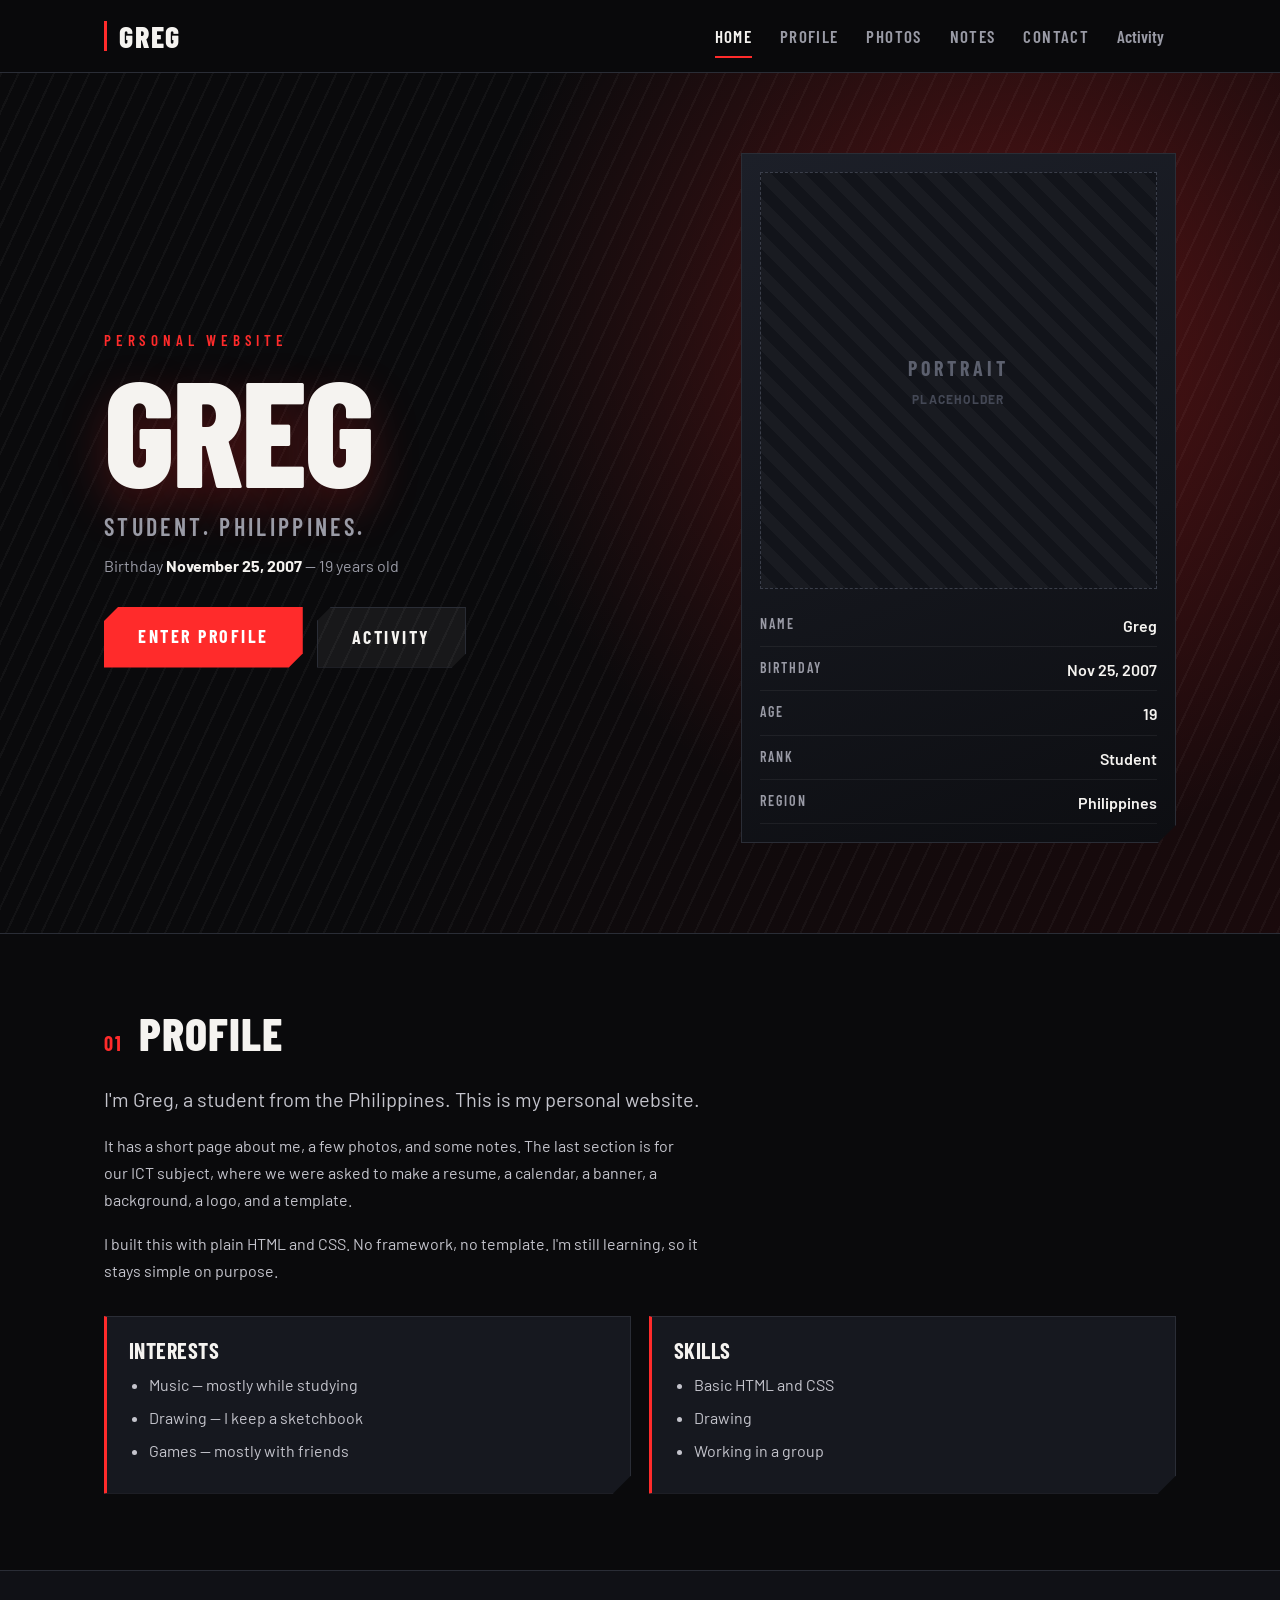
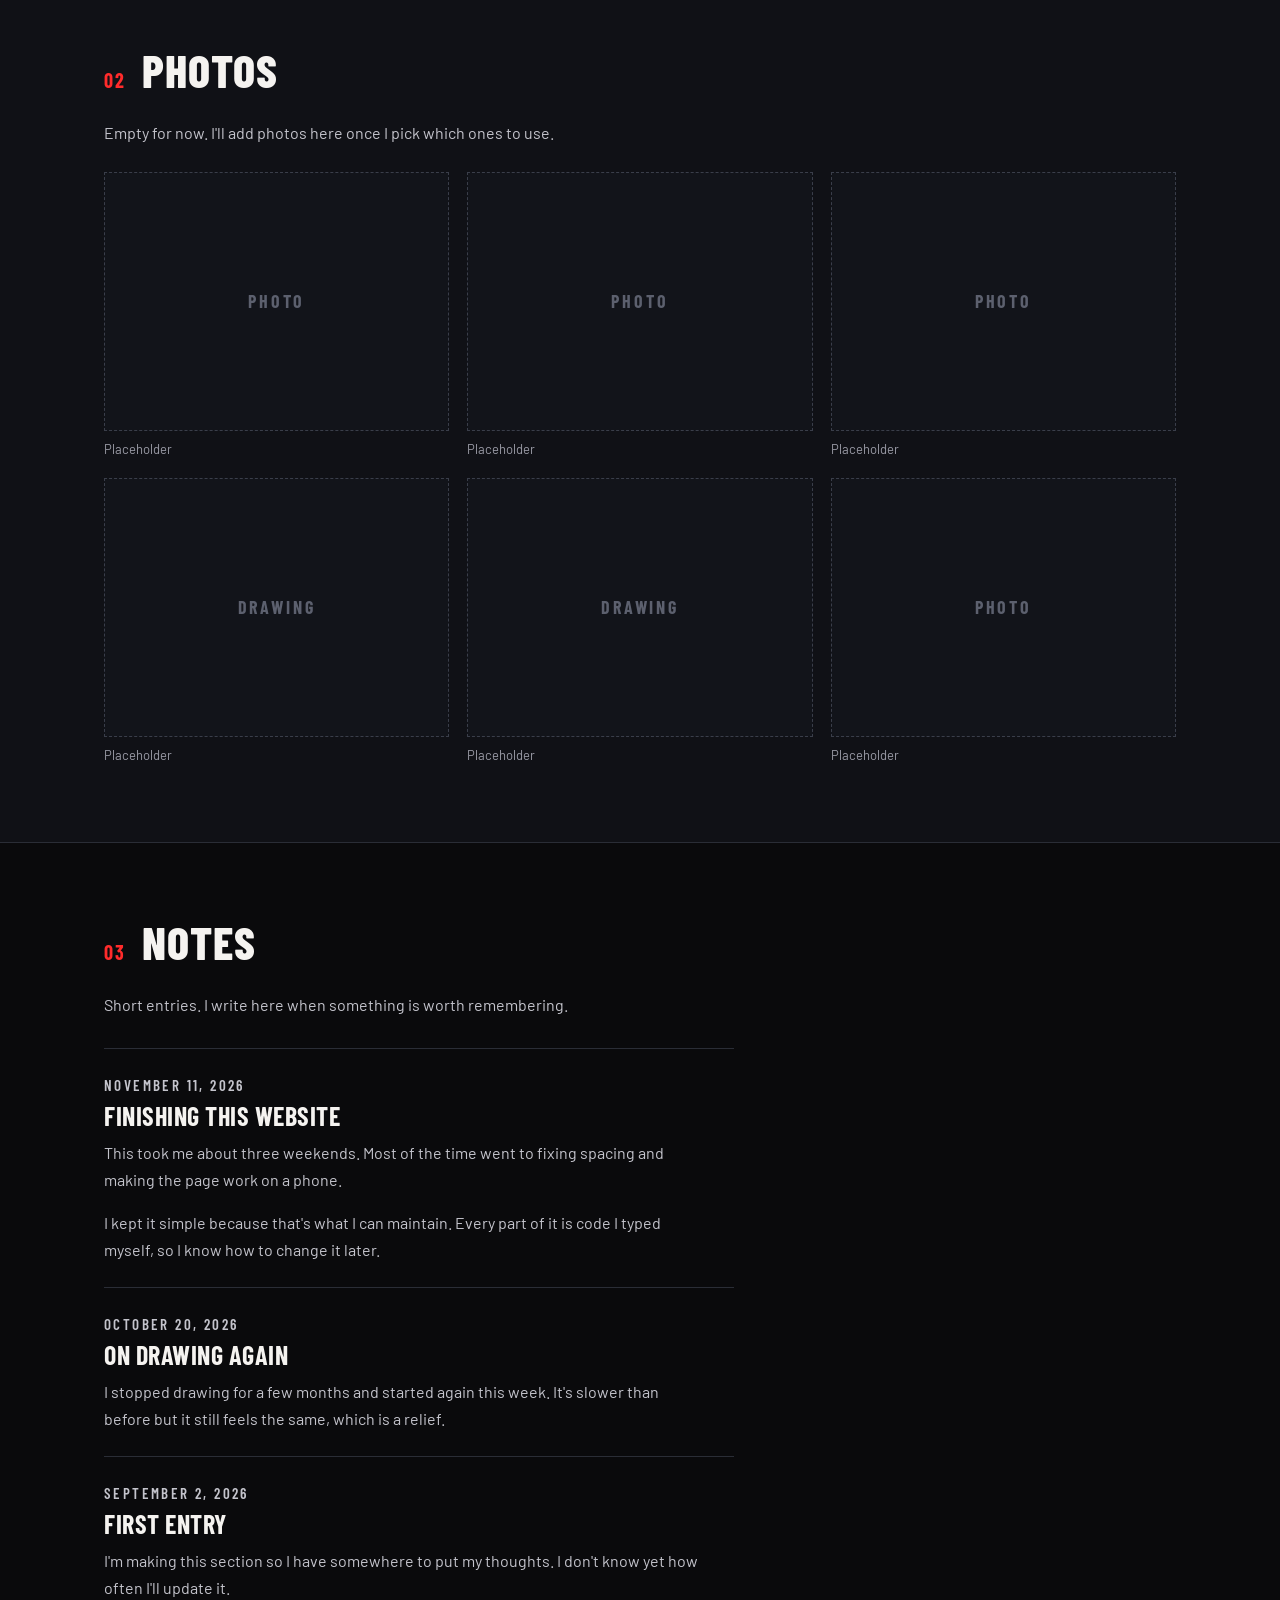
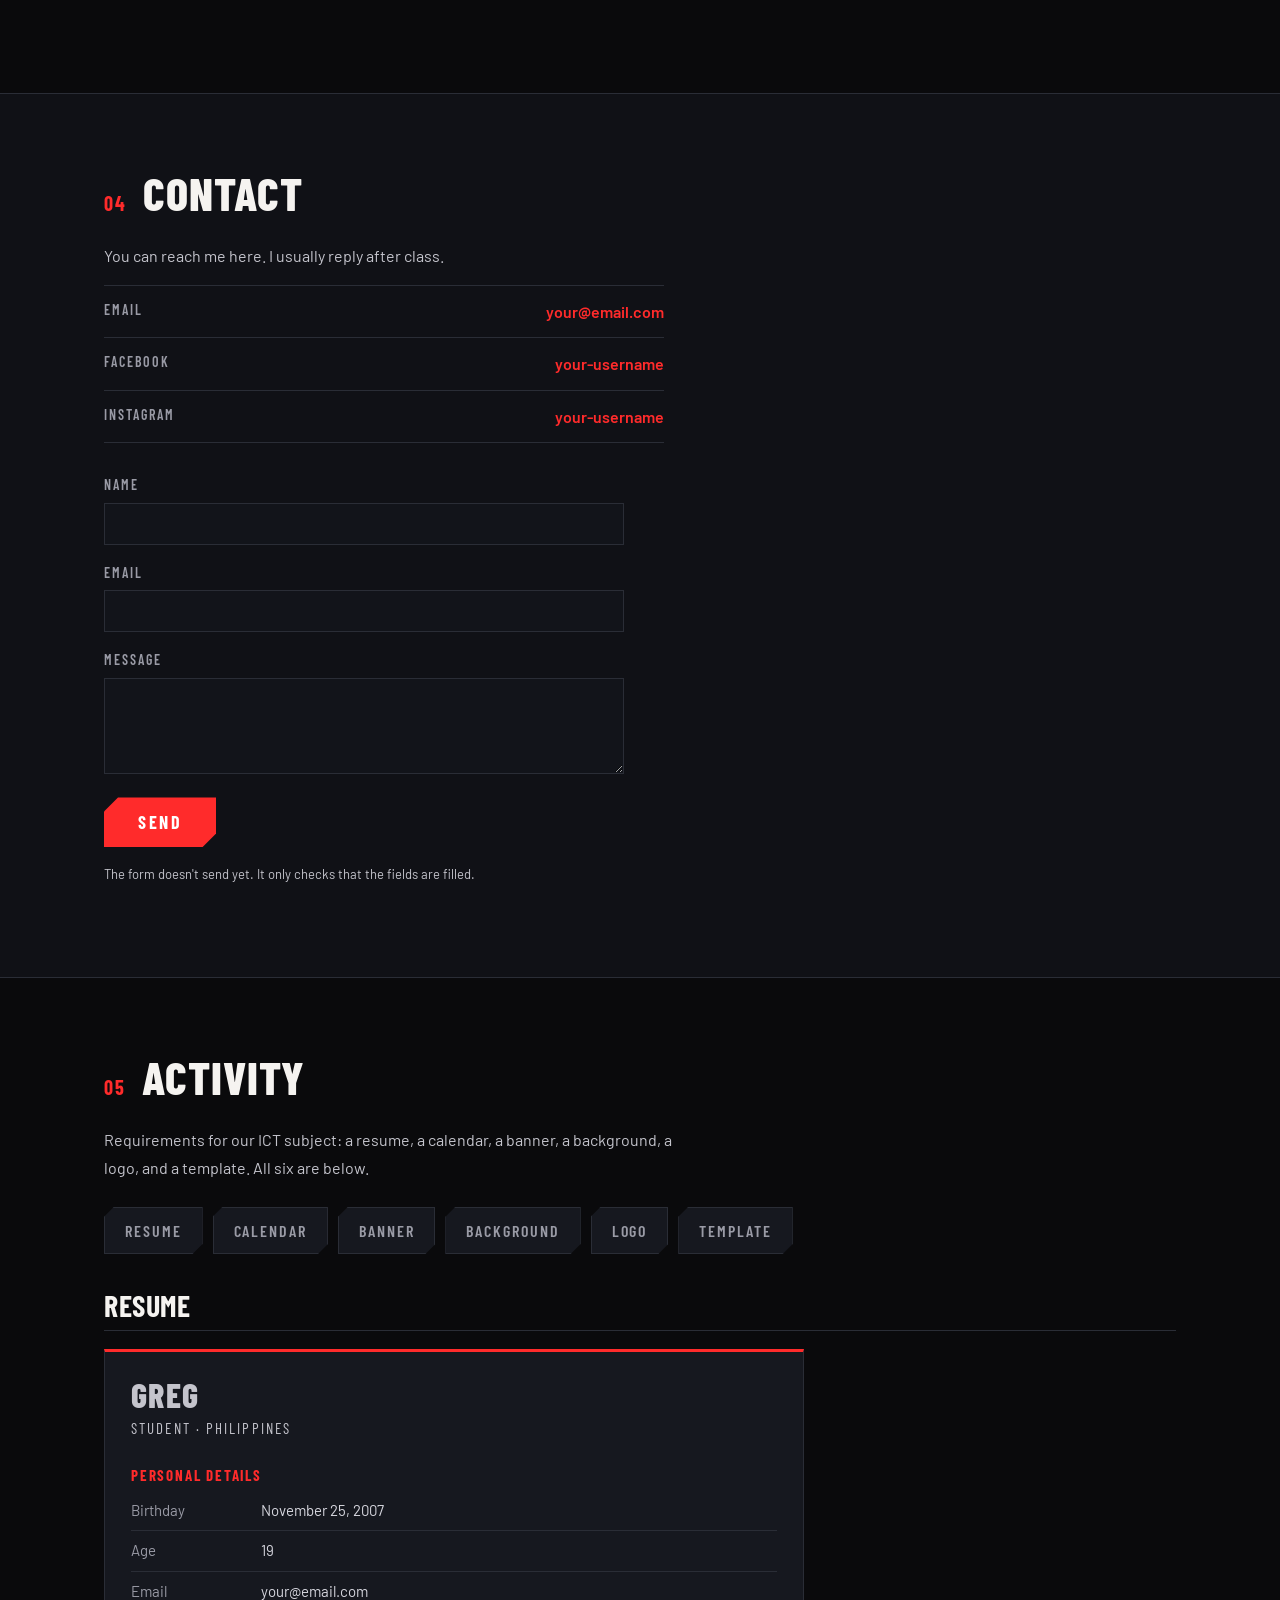
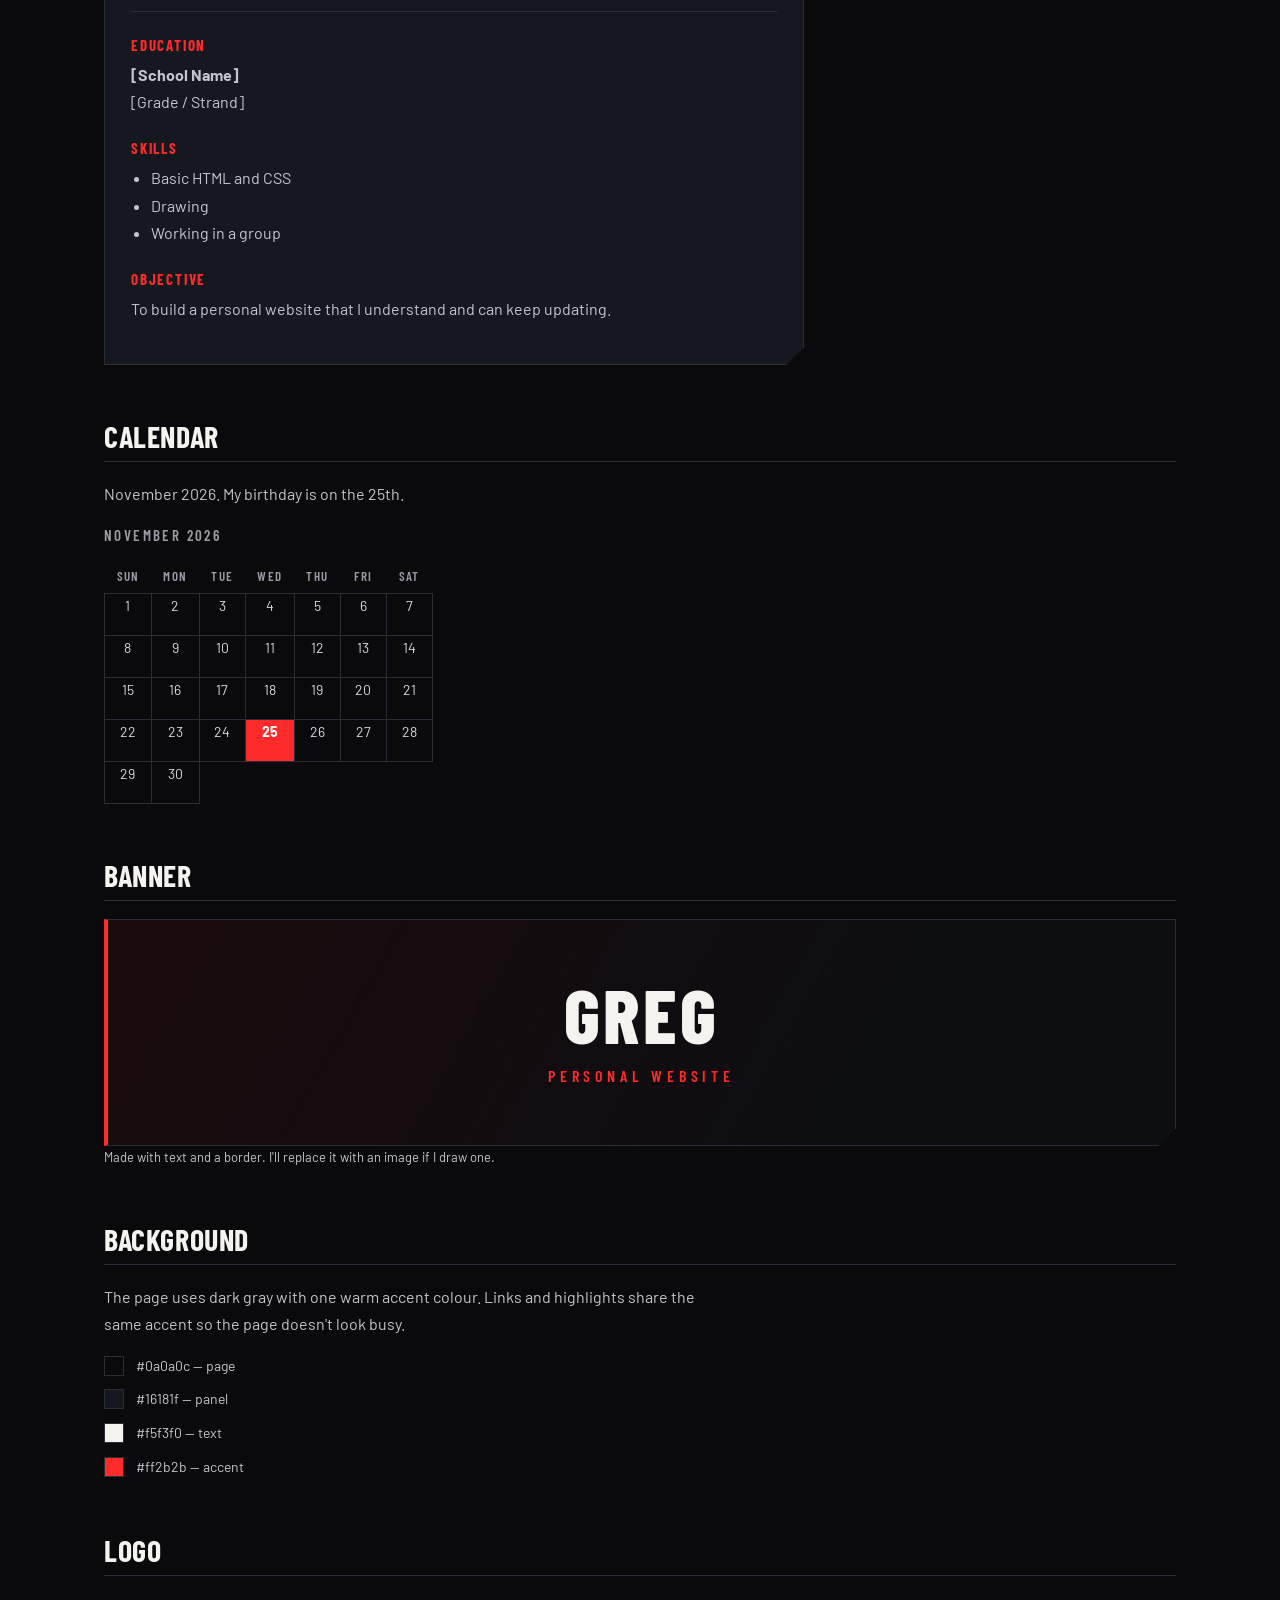
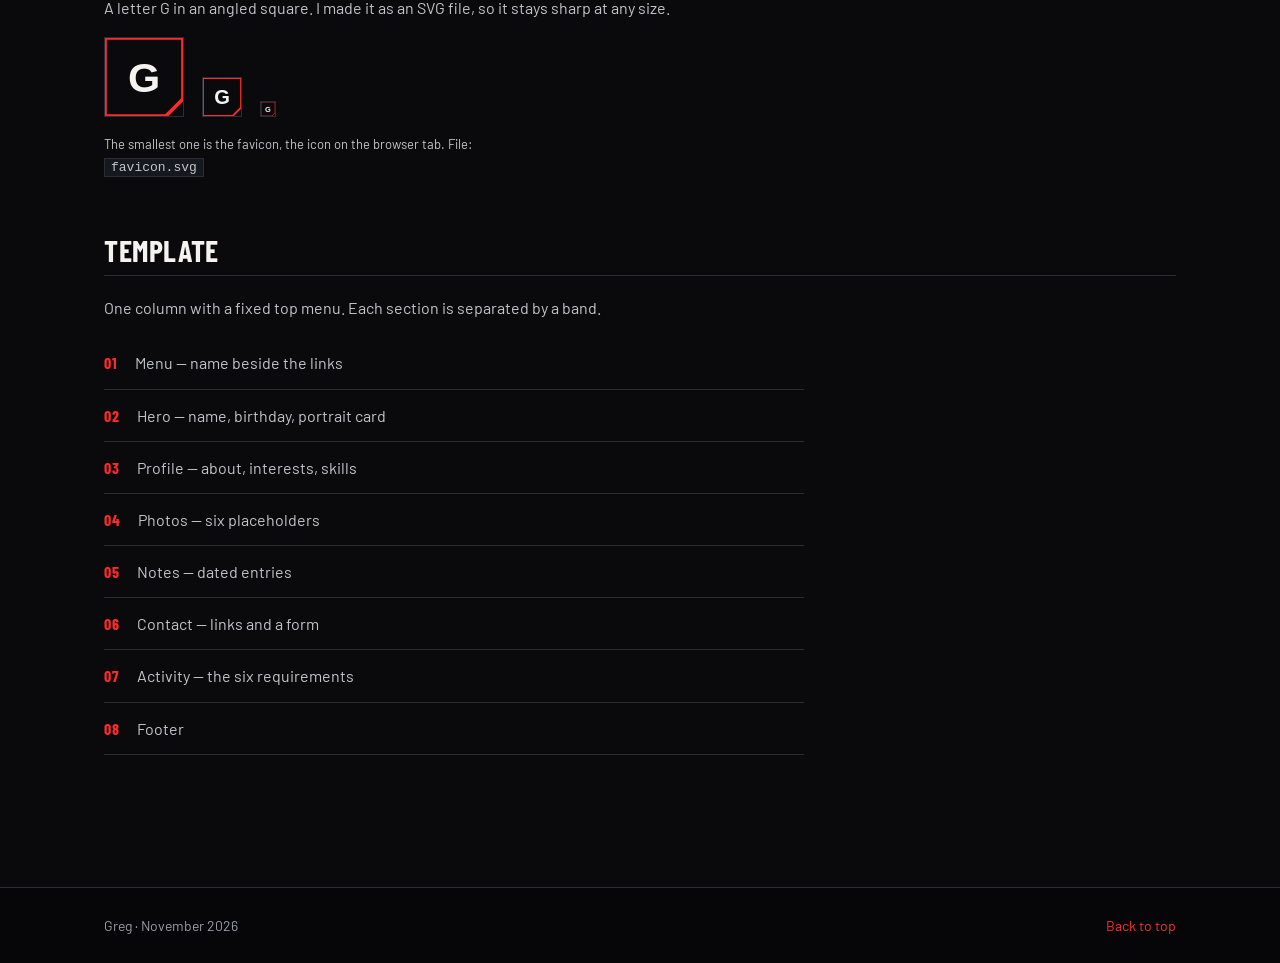
==== index.html @ 29c78c41 "Restyle in a Tekken 8 direction and add a navigation menu - Sticky menu bar with Home, Profile, Phot" ====
<!DOCTYPE html>
<html lang="en">
<head>
<meta charset="UTF-8">
<meta name="viewport" content="width=device-width, initial-scale=1.0">
<title>GREG — Personal Website</title>
<meta name="description" content="Personal website of Greg, a student from the Philippines.">
<link rel="icon" type="image/svg+xml" href="favicon.svg">
<link rel="preconnect" href="https://fonts.googleapis.com">
<link rel="preconnect" href="https://fonts.gstatic.com" crossorigin>
<link href="https://fonts.googleapis.com/css2?family=Barlow+Condensed:ital,wght@0,600;0,700;0,800;1,700;1,800&family=Barlow:wght@400;500;600&display=swap" rel="stylesheet">
<link rel="stylesheet" href="style.css">
</head>
<body>

<header class="topbar" id="top">
  <div class="bar-inner">
    <a href="#home" class="brand">GREG</a>
    <button class="menu-btn" id="menuBtn" aria-expanded="false" aria-controls="menu">MENU</button>
    <nav class="menu" id="menu">
      <a href="#home" class="is-active">Home</a>
      <a href="#profile">Profile</a>
      <a href="#photos">Photos</a>
      <a href="#notes">Notes</a>
      <a href="#contact">Contact</a>
      <div class="sub">
        <button class="sub-btn" id="activityBtn" aria-expanded="false" aria-controls="activityMenu">Activity</button>
        <div class="sub-menu" id="activityMenu">
          <a href="#resume">Resume</a>
          <a href="#calendar">Calendar</a>
          <a href="#banner">Banner</a>
          <a href="#background">Background</a>
          <a href="#logo">Logo</a>
          <a href="#template">Template</a>
        </div>
      </div>
    </nav>
  </div>
</header>

<section class="hero" id="home">
  <div class="hero-bg"></div>
  <div class="hero-inner">
    <div class="hero-text">
      <p class="tag">Personal Website</p>
      <h1>GREG</h1>
      <p class="hero-sub">Student. Philippines.</p>
      <p class="hero-line">Birthday <strong>November 25, 2007</strong> — <span id="ageHero">18</span> years old</p>
      <div class="hero-actions">
        <a href="#profile" class="btn btn-fill">Enter Profile</a>
        <a href="#activity" class="btn btn-line">Activity</a>
      </div>
    </div>

    <div class="fighter-card">
      <div class="portrait">
        <span>Portrait</span>
        <small>Placeholder</small>
      </div>
      <dl class="stats">
        <div><dt>Name</dt><dd>Greg</dd></div>
        <div><dt>Birthday</dt><dd>Nov 25, 2007</dd></div>
        <div><dt>Age</dt><dd><span id="ageCard">18</span></dd></div>
        <div><dt>Rank</dt><dd>Student</dd></div>
        <div><dt>Region</dt><dd>Philippines</dd></div>
      </dl>
    </div>
  </div>
</section>

<section class="band" id="profile">
  <div class="band-inner">
    <div class="band-head">
      <span class="num">01</span>
      <h2>Profile</h2>
    </div>

    <p class="lead">I'm Greg, a student from the Philippines. This is my personal website.</p>

    <p>It has a short page about me, a few photos, and some notes. The last section
    is for our ICT subject, where we were asked to make a resume, a calendar, a banner,
    a background, a logo, and a template.</p>

    <p>I built this with plain HTML and CSS. No framework, no template. I'm still
    learning, so it stays simple on purpose.</p>

    <div class="panels">
      <div class="panel">
        <h3>Interests</h3>
        <ul>
          <li>Music — mostly while studying</li>
          <li>Drawing — I keep a sketchbook</li>
          <li>Games — mostly with friends</li>
        </ul>
      </div>
      <div class="panel">
        <h3>Skills</h3>
        <ul>
          <li>Basic HTML and CSS</li>
          <li>Drawing</li>
          <li>Working in a group</li>
        </ul>
      </div>
    </div>
  </div>
</section>

<section class="band band-dark" id="photos">
  <div class="band-inner">
    <div class="band-head">
      <span class="num">02</span>
      <h2>Photos</h2>
    </div>

    <p>Empty for now. I'll add photos here once I pick which ones to use.</p>

    <div class="grid">
      <figure>
        <div class="slot"><span>Photo</span></div>
        <figcaption>Placeholder</figcaption>
      </figure>
      <figure>
        <div class="slot"><span>Photo</span></div>
        <figcaption>Placeholder</figcaption>
      </figure>
      <figure>
        <div class="slot"><span>Photo</span></div>
        <figcaption>Placeholder</figcaption>
      </figure>
      <figure>
        <div class="slot"><span>Drawing</span></div>
        <figcaption>Placeholder</figcaption>
      </figure>
      <figure>
        <div class="slot"><span>Drawing</span></div>
        <figcaption>Placeholder</figcaption>
      </figure>
      <figure>
        <div class="slot"><span>Photo</span></div>
        <figcaption>Placeholder</figcaption>
      </figure>
    </div>
  </div>
</section>

<section class="band" id="notes">
  <div class="band-inner">
    <div class="band-head">
      <span class="num">03</span>
      <h2>Notes</h2>
    </div>

    <p>Short entries. I write here when something is worth remembering.</p>

    <article>
      <p class="date">November 11, 2026</p>
      <h3>Finishing this website</h3>
      <p>This took me about three weekends. Most of the time went to fixing spacing
      and making the page work on a phone.</p>
      <p>I kept it simple because that's what I can maintain. Every part of it is
      code I typed myself, so I know how to change it later.</p>
    </article>

    <article>
      <p class="date">October 20, 2026</p>
      <h3>On drawing again</h3>
      <p>I stopped drawing for a few months and started again this week. It's slower
      than before but it still feels the same, which is a relief.</p>
    </article>

    <article>
      <p class="date">September 2, 2026</p>
      <h3>First entry</h3>
      <p>I'm making this section so I have somewhere to put my thoughts. I don't
      know yet how often I'll update it.</p>
    </article>
  </div>
</section>

<section class="band band-dark" id="contact">
  <div class="band-inner">
    <div class="band-head">
      <span class="num">04</span>
      <h2>Contact</h2>
    </div>

    <p>You can reach me here. I usually reply after class.</p>

    <ul class="contact-rows">
      <li><span>Email</span><a href="mailto:your@email.com">your@email.com</a></li>
      <li><span>Facebook</span><a href="#">your-username</a></li>
      <li><span>Instagram</span><a href="#">your-username</a></li>
    </ul>

    <form id="contactForm">
      <p>
        <label for="name">Name</label>
        <input type="text" id="name" autocomplete="name">
      </p>
      <p>
        <label for="email">Email</label>
        <input type="email" id="email" autocomplete="email">
      </p>
      <p>
        <label for="message">Message</label>
        <textarea id="message" rows="4"></textarea>
      </p>
      <p><button type="submit" class="btn btn-fill">Send</button></p>
    </form>
    <p id="formMsg" class="form-msg"></p>
    <p class="small">The form doesn't send yet. It only checks that the fields are filled.</p>
  </div>
</section>

<section class="band" id="activity">
  <div class="band-inner">
    <div class="band-head">
      <span class="num">05</span>
      <h2>Activity</h2>
    </div>

    <p>Requirements for our ICT subject: a resume, a calendar, a banner, a
    background, a logo, and a template. All six are below.</p>

    <div class="anchors">
      <a href="#resume">Resume</a>
      <a href="#calendar">Calendar</a>
      <a href="#banner">Banner</a>
      <a href="#background">Background</a>
      <a href="#logo">Logo</a>
      <a href="#template">Template</a>
    </div>

    <div class="block" id="resume">
      <h3>Resume</h3>
      <div class="resume">
        <p class="resume-name">Greg</p>
        <p class="resume-sub">Student · Philippines</p>

        <h4>Personal details</h4>
        <table>
          <tr><th>Birthday</th><td>November 25, 2007</td></tr>
          <tr><th>Age</th><td><span id="ageResume">18</span></td></tr>
          <tr><th>Email</th><td>your@email.com</td></tr>
        </table>

        <h4>Education</h4>
        <p><strong>[School Name]</strong><br>[Grade / Strand]</p>

        <h4>Skills</h4>
        <ul>
          <li>Basic HTML and CSS</li>
          <li>Drawing</li>
          <li>Working in a group</li>
        </ul>

        <h4>Objective</h4>
        <p>To build a personal website that I understand and can keep updating.</p>
      </div>
    </div>

    <div class="block" id="calendar">
      <h3>Calendar</h3>
      <p>November 2026. My birthday is on the 25th.</p>

      <table class="calendar">
        <caption>November 2026</caption>
        <thead>
          <tr>
            <th>Sun</th><th>Mon</th><th>Tue</th><th>Wed</th><th>Thu</th><th>Fri</th><th>Sat</th>
          </tr>
        </thead>
        <tbody>
          <tr><td>1</td><td>2</td><td>3</td><td>4</td><td>5</td><td>6</td><td>7</td></tr>
          <tr><td>8</td><td>9</td><td>10</td><td>11</td><td>12</td><td>13</td><td>14</td></tr>
          <tr><td>15</td><td>16</td><td>17</td><td>18</td><td>19</td><td>20</td><td>21</td></tr>
          <tr><td>22</td><td>23</td><td>24</td><td class="birthday">25</td><td>26</td><td>27</td><td>28</td></tr>
          <tr><td>29</td><td>30</td><td class="empty"></td><td class="empty"></td><td class="empty"></td><td class="empty"></td><td class="empty"></td></tr>
        </tbody>
      </table>
    </div>

    <div class="block" id="banner">
      <h3>Banner</h3>
      <div class="banner">
        <span class="banner-name">GREG</span>
        <span class="banner-sub">Personal Website</span>
      </div>
      <p class="small">Made with text and a border. I'll replace it with an image if I draw one.</p>
    </div>

    <div class="block" id="background">
      <h3>Background</h3>
      <p>The page uses dark gray with one warm accent colour. Links and highlights
      share the same accent so the page doesn't look busy.</p>

      <ul class="swatches">
        <li><span class="chip" style="background:#0a0a0c"></span>#0a0a0c — page</li>
        <li><span class="chip" style="background:#16181f"></span>#16181f — panel</li>
        <li><span class="chip" style="background:#f5f3f0"></span>#f5f3f0 — text</li>
        <li><span class="chip" style="background:#ff2b2b"></span>#ff2b2b — accent</li>
      </ul>
    </div>

    <div class="block" id="logo">
      <h3>Logo</h3>
      <p>A letter G in an angled square. I made it as an SVG file, so it stays sharp
      at any size.</p>

      <p class="logos">
        <img src="favicon.svg" alt="Logo, large" width="80" height="80">
        <img src="favicon.svg" alt="Logo, medium" width="40" height="40">
        <img src="favicon.svg" alt="Logo, favicon size" width="16" height="16">
      </p>

      <p class="small">The smallest one is the favicon, the icon on the browser tab. File: <code>favicon.svg</code></p>
    </div>

    <div class="block" id="template">
      <h3>Template</h3>
      <p>One column with a fixed top menu. Each section is separated by a band.</p>

      <ol class="wire">
        <li>Menu — name beside the links</li>
        <li>Hero — name, birthday, portrait card</li>
        <li>Profile — about, interests, skills</li>
        <li>Photos — six placeholders</li>
        <li>Notes — dated entries</li>
        <li>Contact — links and a form</li>
        <li>Activity — the six requirements</li>
        <li>Footer</li>
      </ol>
    </div>
  </div>
</section>

<footer class="foot">
  <div class="foot-inner">
    <p>Greg · November 2026</p>
    <p><a href="#top">Back to top</a></p>
  </div>
</footer>

<script src="script.js"></script>
</body>
</html>
---- style.css ----
:root {
  --bg: #0a0a0c;
  --bg-2: #101116;
  --panel: #16181f;
  --line: #2a2d36;
  --text: #f5f3f0;
  --muted: #9a9ba6;
  --red: #ff2b2b;
  --gold: #ffc24b;
  --angle: polygon(0 0, 100% 0, 100% calc(100% - 18px), calc(100% - 18px) 100%, 0 100%);
  --head: "Barlow Condensed", "Arial Narrow", sans-serif;
  --body: "Barlow", system-ui, sans-serif;
}

* {
  box-sizing: border-box;
}

html {
  scroll-behavior: smooth;
  scroll-padding-top: 96px;
}

body {
  margin: 0;
  background: var(--bg);
  color: var(--text);
  font-family: var(--body);
  font-size: 16px;
  line-height: 1.7;
  -webkit-font-smoothing: antialiased;
}

a {
  color: inherit;
  text-decoration: none;
}

p {
  margin: 0 0 16px;
}

h1,
h2,
h3,
h4 {
  font-family: var(--head);
  text-transform: uppercase;
  line-height: 1;
  margin: 0;
  letter-spacing: 0.02em;
}

h2 {
  font-size: clamp(30px, 5vw, 46px);
  font-weight: 800;
}

h3 {
  font-size: 26px;
  font-weight: 700;
}

h4 {
  font-size: 15px;
  font-weight: 700;
  letter-spacing: 0.12em;
  color: var(--red);
  margin: 26px 0 8px;
}

.topbar {
  position: sticky;
  top: 0;
  z-index: 60;
  background: rgba(10, 10, 12, 0.94);
  backdrop-filter: blur(10px);
  border-bottom: 1px solid var(--line);
}

.bar-inner {
  max-width: 1120px;
  margin: 0 auto;
  padding: 0 24px;
  height: 72px;
  display: flex;
  align-items: center;
  gap: 28px;
}

.brand {
  font-family: var(--head);
  font-size: 30px;
  font-weight: 800;
  letter-spacing: 0.06em;
  padding-left: 12px;
  border-left: 3px solid var(--red);
  line-height: 1;
}

.menu {
  display: flex;
  align-items: center;
  gap: 4px;
  margin-left: auto;
  font-family: var(--head);
  font-size: 17px;
  font-weight: 600;
  letter-spacing: 0.08em;
  text-transform: uppercase;
}

.menu > a,
.sub-btn {
  padding: 10px 12px;
  color: var(--muted);
  font: inherit;
  background: none;
  border: 0;
  cursor: pointer;
  position: relative;
  transition: color 0.15s ease;
}

.menu > a:hover,
.sub-btn:hover {
  color: var(--text);
}

.menu > a.is-active {
  color: var(--text);
}

.menu > a.is-active::after {
  content: "";
  position: absolute;
  left: 12px;
  right: 12px;
  bottom: 2px;
  height: 2px;
  background: var(--red);
}

.sub {
  position: relative;
}

.sub-menu {
  position: absolute;
  top: calc(100% + 10px);
  right: 0;
  min-width: 210px;
  background: var(--panel);
  border: 1px solid var(--line);
  border-top: 3px solid var(--red);
  padding: 8px;
  display: none;
  grid-template-columns: 1fr;
  gap: 2px;
}

.sub.is-open .sub-menu {
  display: grid;
}

.sub-menu a {
  padding: 9px 12px;
  font-size: 15px;
  color: var(--muted);
  display: block;
}

.sub-menu a:hover {
  background: #1f222b;
  color: var(--text);
}

.menu-btn {
  display: none;
  margin-left: auto;
  font-family: var(--head);
  font-size: 18px;
  font-weight: 700;
  letter-spacing: 0.12em;
  padding: 8px 16px;
  color: var(--text);
  background: transparent;
  border: 1px solid var(--line);
  cursor: pointer;
}

.hero {
  position: relative;
  overflow: hidden;
  border-bottom: 1px solid var(--line);
}

.hero-bg {
  position: absolute;
  inset: 0;
  background:
    radial-gradient(circle at 78% 30%, rgba(255, 43, 43, 0.28), transparent 45%),
    linear-gradient(115deg, #0a0a0c 45%, #1a0a0c 100%);
}

.hero-bg::after {
  content: "";
  position: absolute;
  inset: 0;
  background: repeating-linear-gradient(
    115deg,
    rgba(255, 255, 255, 0.035) 0 2px,
    transparent 2px 16px
  );
}

.hero-inner {
  position: relative;
  max-width: 1120px;
  margin: 0 auto;
  padding: 80px 24px 90px;
  display: grid;
  grid-template-columns: 1.15fr 0.85fr;
  gap: 48px;
  align-items: center;
}

.tag {
  font-family: var(--head);
  font-size: 15px;
  font-weight: 600;
  letter-spacing: 0.32em;
  text-transform: uppercase;
  color: var(--red);
  margin-bottom: 10px;
}

.hero h1 {
  font-size: clamp(72px, 14vw, 150px);
  font-weight: 800;
  letter-spacing: -0.02em;
  line-height: 0.86;
  text-shadow: 0 18px 48px rgba(255, 43, 43, 0.25);
}

.hero-sub {
  font-family: var(--head);
  font-size: 24px;
  font-weight: 600;
  letter-spacing: 0.14em;
  text-transform: uppercase;
  color: var(--muted);
  margin: 14px 0 4px;
}

.hero-line {
  font-size: 16px;
  color: var(--muted);
}

.hero-line strong {
  color: var(--text);
}

.hero-actions {
  display: flex;
  flex-wrap: wrap;
  gap: 14px;
  margin-top: 28px;
}

.btn {
  display: inline-block;
  font-family: var(--head);
  font-size: 18px;
  font-weight: 700;
  letter-spacing: 0.14em;
  text-transform: uppercase;
  padding: 14px 34px;
  clip-path: polygon(14px 0, 100% 0, 100% calc(100% - 14px), calc(100% - 14px) 100%, 0 100%, 0 14px);
  cursor: pointer;
  border: 0;
  transition: transform 0.15s ease, background 0.15s ease;
}

.btn:hover {
  transform: translateY(-2px);
}

.btn-fill {
  background: var(--red);
  color: #fff;
}

.btn-fill:hover {
  background: #ff4646;
}

.btn-line {
  background: rgba(255, 255, 255, 0.06);
  color: var(--text);
  border: 1px solid var(--line);
}

.btn-line:hover {
  border-color: var(--red);
  color: var(--red);
}

.fighter-card {
  background: linear-gradient(160deg, #1c1f28, #0d0e12);
  border: 1px solid var(--line);
  clip-path: var(--angle);
  padding: 18px;
}

.portrait {
  aspect-ratio: 1 / 1.05;
  border: 1px dashed #3a3e4a;
  background:
    repeating-linear-gradient(45deg, rgba(255, 255, 255, 0.03) 0 12px, transparent 12px 24px),
    #12141a;
  display: flex;
  flex-direction: column;
  align-items: center;
  justify-content: center;
  gap: 4px;
  font-family: var(--head);
  font-size: 20px;
  font-weight: 700;
  letter-spacing: 0.2em;
  text-transform: uppercase;
  color: #5c606e;
}

.portrait small {
  font-family: var(--body);
  font-size: 12px;
  letter-spacing: 0.1em;
  color: #444855;
}

.stats {
  margin: 16px 0 0;
  display: grid;
  gap: 2px;
}

.stats div {
  display: flex;
  justify-content: space-between;
  gap: 12px;
  padding: 7px 0;
  border-bottom: 1px solid rgba(255, 255, 255, 0.06);
}

.stats dt {
  font-family: var(--head);
  font-size: 14px;
  font-weight: 600;
  letter-spacing: 0.14em;
  text-transform: uppercase;
  color: var(--muted);
}

.stats dd {
  margin: 0;
  font-weight: 600;
}

.band {
  padding: 76px 0;
  border-bottom: 1px solid var(--line);
}

.band-dark {
  background: var(--bg-2);
}

.band-inner {
  max-width: 1120px;
  margin: 0 auto;
  padding: 0 24px;
}

.band-head {
  display: flex;
  align-items: baseline;
  gap: 16px;
  margin-bottom: 22px;
}

.num {
  font-family: var(--head);
  font-size: 20px;
  font-weight: 700;
  color: var(--red);
  letter-spacing: 0.1em;
}

.lead {
  font-size: 20px;
  color: var(--text);
  max-width: 62ch;
}

.band p {
  color: #c4c4cc;
  max-width: 66ch;
}

.panels {
  display: grid;
  grid-template-columns: repeat(2, 1fr);
  gap: 18px;
  margin-top: 32px;
}

.panel {
  background: var(--panel);
  border: 1px solid var(--line);
  border-left: 3px solid var(--red);
  padding: 22px;
  clip-path: var(--angle);
}

.panel h3 {
  font-size: 22px;
  margin-bottom: 10px;
}

.panel ul {
  margin: 0;
  padding-left: 20px;
  color: #c4c4cc;
}

.panel li {
  margin-bottom: 6px;
}

.grid {
  display: grid;
  grid-template-columns: repeat(3, 1fr);
  gap: 18px;
  margin-top: 26px;
}

.grid figure {
  margin: 0;
}

.slot {
  aspect-ratio: 4 / 3;
  background: #12141a;
  border: 1px dashed #3a3e4a;
  display: flex;
  align-items: center;
  justify-content: center;
  font-family: var(--head);
  font-size: 18px;
  font-weight: 700;
  letter-spacing: 0.16em;
  text-transform: uppercase;
  color: #5c606e;
}

.grid figcaption {
  font-size: 13px;
  color: var(--muted);
  padding-top: 7px;
}

article {
  border-top: 1px solid var(--line);
  padding-top: 24px;
  margin-top: 24px;
  max-width: 70ch;
}

article:first-of-type {
  margin-top: 30px;
}

.date {
  font-family: var(--head);
  font-size: 15px;
  font-weight: 600;
  letter-spacing: 0.16em;
  text-transform: uppercase;
  color: var(--red);
  margin-bottom: 4px;
}

article h3 {
  font-size: 26px;
  margin-bottom: 10px;
}

.contact-rows {
  list-style: none;
  padding: 0;
  margin: 0 0 30px;
  border-top: 1px solid var(--line);
  max-width: 560px;
}

.contact-rows li {
  display: flex;
  justify-content: space-between;
  gap: 16px;
  padding: 12px 0;
  border-bottom: 1px solid var(--line);
}

.contact-rows span {
  font-family: var(--head);
  font-size: 14px;
  font-weight: 600;
  letter-spacing: 0.14em;
  text-transform: uppercase;
  color: var(--muted);
}

.contact-rows a {
  color: var(--red);
  font-weight: 600;
}

form {
  max-width: 520px;
}

form p {
  margin-bottom: 16px;
}

label {
  display: block;
  font-family: var(--head);
  font-size: 14px;
  font-weight: 600;
  letter-spacing: 0.14em;
  text-transform: uppercase;
  color: var(--muted);
  margin-bottom: 6px;
}

input,
textarea {
  width: 100%;
  font-family: var(--body);
  font-size: 15px;
  color: var(--text);
  padding: 11px 13px;
  background: #12141a;
  border: 1px solid var(--line);
  border-radius: 0;
}

input:focus,
textarea:focus {
  outline: none;
  border-color: var(--red);
  box-shadow: 0 0 0 1px rgba(255, 43, 43, 0.4);
}

textarea {
  resize: vertical;
}

.form-msg {
  font-size: 14px;
  color: var(--gold);
  margin-top: 14px;
}

.small {
  font-size: 13px;
  color: var(--muted);
}

.anchors {
  display: flex;
  flex-wrap: wrap;
  gap: 10px;
  margin: 26px 0 36px;
}

.anchors a {
  font-family: var(--head);
  font-size: 16px;
  font-weight: 600;
  letter-spacing: 0.12em;
  text-transform: uppercase;
  padding: 9px 20px;
  color: var(--muted);
  background: var(--panel);
  border: 1px solid var(--line);
  clip-path: polygon(10px 0, 100% 0, 100% calc(100% - 10px), calc(100% - 10px) 100%, 0 100%, 0 10px);
}

.anchors a:hover {
  color: #fff;
  background: var(--red);
  border-color: var(--red);
}

.block {
  margin-bottom: 56px;
  scroll-margin-top: 100px;
}

.block > h3 {
  font-size: 30px;
  padding-bottom: 10px;
  border-bottom: 1px solid var(--line);
  margin-bottom: 18px;
}

.resume {
  background: var(--panel);
  border: 1px solid var(--line);
  border-top: 3px solid var(--red);
  padding: 26px;
  clip-path: var(--angle);
  max-width: 700px;
}

.resume-name {
  font-family: var(--head);
  font-size: 34px;
  font-weight: 800;
  letter-spacing: 0.04em;
  text-transform: uppercase;
  margin: 0;
  line-height: 1;
}

.resume-sub {
  font-family: var(--head);
  font-size: 15px;
  letter-spacing: 0.14em;
  text-transform: uppercase;
  color: var(--muted);
  margin: 4px 0 6px;
}

table {
  width: 100%;
  border-collapse: collapse;
  font-size: 15px;
}

table th {
  text-align: left;
  font-weight: 400;
  color: var(--muted);
  width: 130px;
  padding: 7px 0;
  vertical-align: top;
}

table td {
  padding: 7px 0;
  vertical-align: top;
  color: #d6d6de;
}

table tr {
  border-bottom: 1px solid var(--line);
}

.resume ul {
  margin: 0;
  padding-left: 20px;
  color: #c4c4cc;
}

.resume p {
  color: #c4c4cc;
}

table.calendar {
  width: auto;
  font-size: 14px;
  margin-top: 6px;
}

table.calendar caption {
  text-align: left;
  font-family: var(--head);
  font-size: 15px;
  font-weight: 600;
  letter-spacing: 0.16em;
  text-transform: uppercase;
  color: var(--muted);
  padding-bottom: 10px;
}

table.calendar th {
  width: auto;
  font-family: var(--head);
  font-size: 13px;
  font-weight: 600;
  letter-spacing: 0.1em;
  text-transform: uppercase;
  color: var(--muted);
  text-align: center;
  padding: 6px 12px;
  border: 0;
}

table.calendar td {
  width: 46px;
  height: 42px;
  text-align: center;
  border: 1px solid var(--line);
  padding: 0;
}

table.calendar tr {
  border: 0;
}

table.calendar td.birthday {
  background: var(--red);
  color: #fff;
  font-weight: 700;
}

table.calendar td.empty {
  border: 0;
}

.banner {
  background: linear-gradient(120deg, #1a0a0c, #0d0e12 70%);
  border: 1px solid var(--line);
  border-left: 4px solid var(--red);
  padding: 56px 28px;
  text-align: center;
  clip-path: var(--angle);
}

.banner-name {
  display: block;
  font-family: var(--head);
  font-size: clamp(48px, 8vw, 76px);
  font-weight: 800;
  letter-spacing: 0.04em;
  text-transform: uppercase;
  line-height: 1;
}

.banner-sub {
  display: block;
  font-family: var(--head);
  font-size: 16px;
  font-weight: 600;
  letter-spacing: 0.3em;
  text-transform: uppercase;
  color: var(--red);
  margin-top: 10px;
}

.swatches {
  list-style: none;
  padding: 0;
  margin: 0;
}

.swatches li {
  display: flex;
  align-items: center;
  gap: 12px;
  font-size: 14px;
  color: #c4c4cc;
  margin-bottom: 10px;
}

.chip {
  width: 20px;
  height: 20px;
  border: 1px solid var(--line);
  display: inline-block;
}

code {
  font-family: ui-monospace, "SF Mono", Menlo, Consolas, monospace;
  font-size: 13px;
  background: var(--panel);
  border: 1px solid var(--line);
  padding: 1px 6px;
}

.logos {
  display: flex;
  align-items: flex-end;
  gap: 18px;
  margin: 16px 0;
}

.logos img {
  border: 1px solid var(--line);
}

.wire {
  list-style: none;
  padding: 0;
  margin: 0;
  max-width: 700px;
  counter-reset: wire;
}

.wire li {
  counter-increment: wire;
  display: flex;
  gap: 16px;
  padding: 12px 0;
  border-bottom: 1px solid var(--line);
  color: #c4c4cc;
}

.wire li::before {
  content: counter(wire, decimal-leading-zero);
  font-family: var(--head);
  font-weight: 700;
  color: var(--red);
  letter-spacing: 0.08em;
}

.foot {
  padding: 26px 0;
  background: #060608;
}

.foot-inner {
  max-width: 1120px;
  margin: 0 auto;
  padding: 0 24px;
  display: flex;
  justify-content: space-between;
  gap: 16px;
  flex-wrap: wrap;
  font-size: 14px;
  color: var(--muted);
}

.foot p {
  margin: 0;
}

.foot a {
  color: var(--red);
}

@media (max-width: 900px) {
  .hero-inner {
    grid-template-columns: 1fr;
    gap: 36px;
    padding: 56px 24px 64px;
  }

  .fighter-card {
    max-width: 420px;
  }

  .grid {
    grid-template-columns: repeat(2, 1fr);
  }

  .panels {
    grid-template-columns: 1fr;
  }
}

@media (max-width: 760px) {
  .bar-inner {
    height: 64px;
    gap: 12px;
  }

  .menu-btn {
    display: block;
  }

  .menu {
    position: absolute;
    top: 64px;
    left: 0;
    right: 0;
    display: none;
    flex-direction: column;
    align-items: stretch;
    gap: 0;
    padding: 12px 16px 20px;
    background: #0a0a0c;
    border-bottom: 3px solid var(--red);
    font-size: 18px;
  }

  .menu.is-open {
    display: flex;
  }

  .menu > a,
  .sub-btn {
    padding: 12px 4px;
    border-bottom: 1px solid var(--line);
    text-align: left;
    width: 100%;
  }

  .menu > a.is-active::after {
    display: none;
  }

  .sub-menu {
    position: static;
    border: 0;
    background: transparent;
    padding: 0 0 0 16px;
  }

  .band {
    padding: 52px 0;
  }
}

@media (max-width: 520px) {
  .grid {
    grid-template-columns: 1fr;
  }

  .brand {
    font-size: 24px;
  }

  .hero h1 {
    font-size: clamp(64px, 22vw, 96px);
  }

  .resume {
    padding: 18px;
  }

  table.calendar td {
    width: 38px;
    height: 36px;
    font-size: 13px;
  }
}
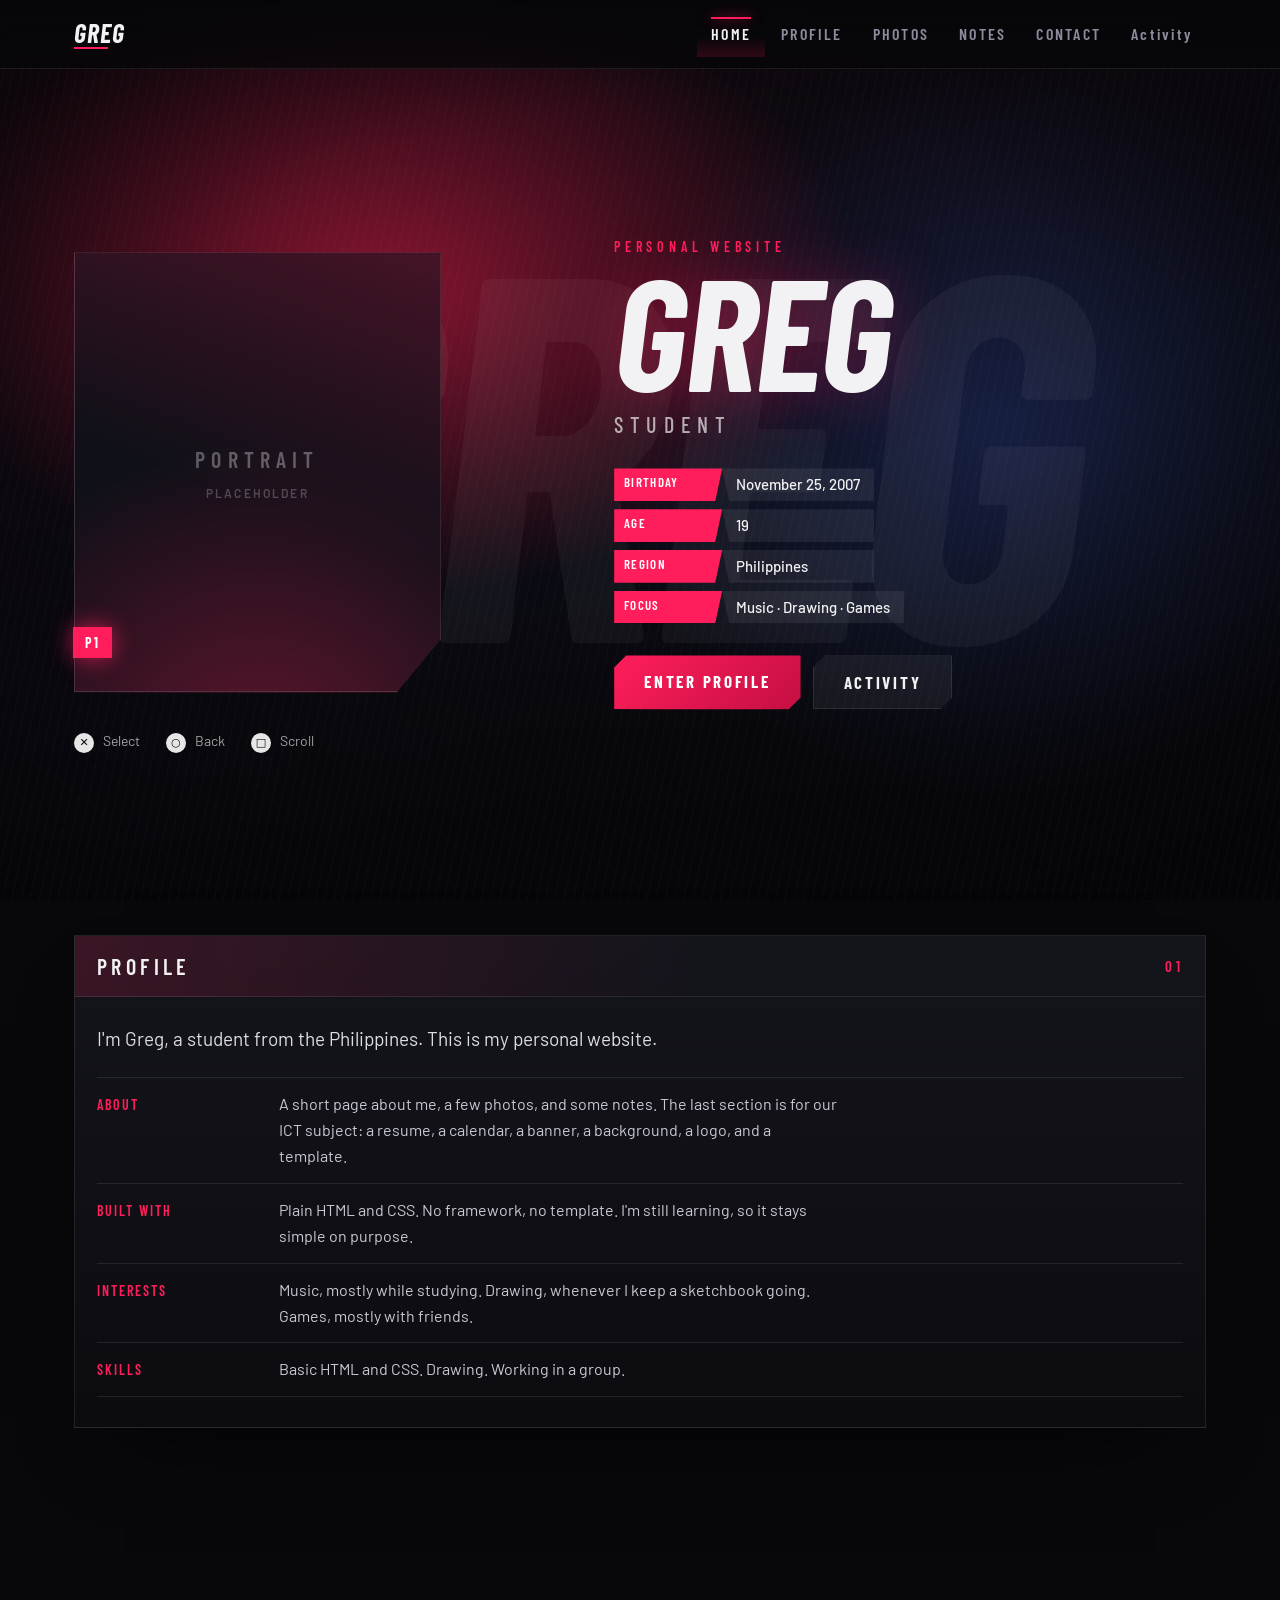
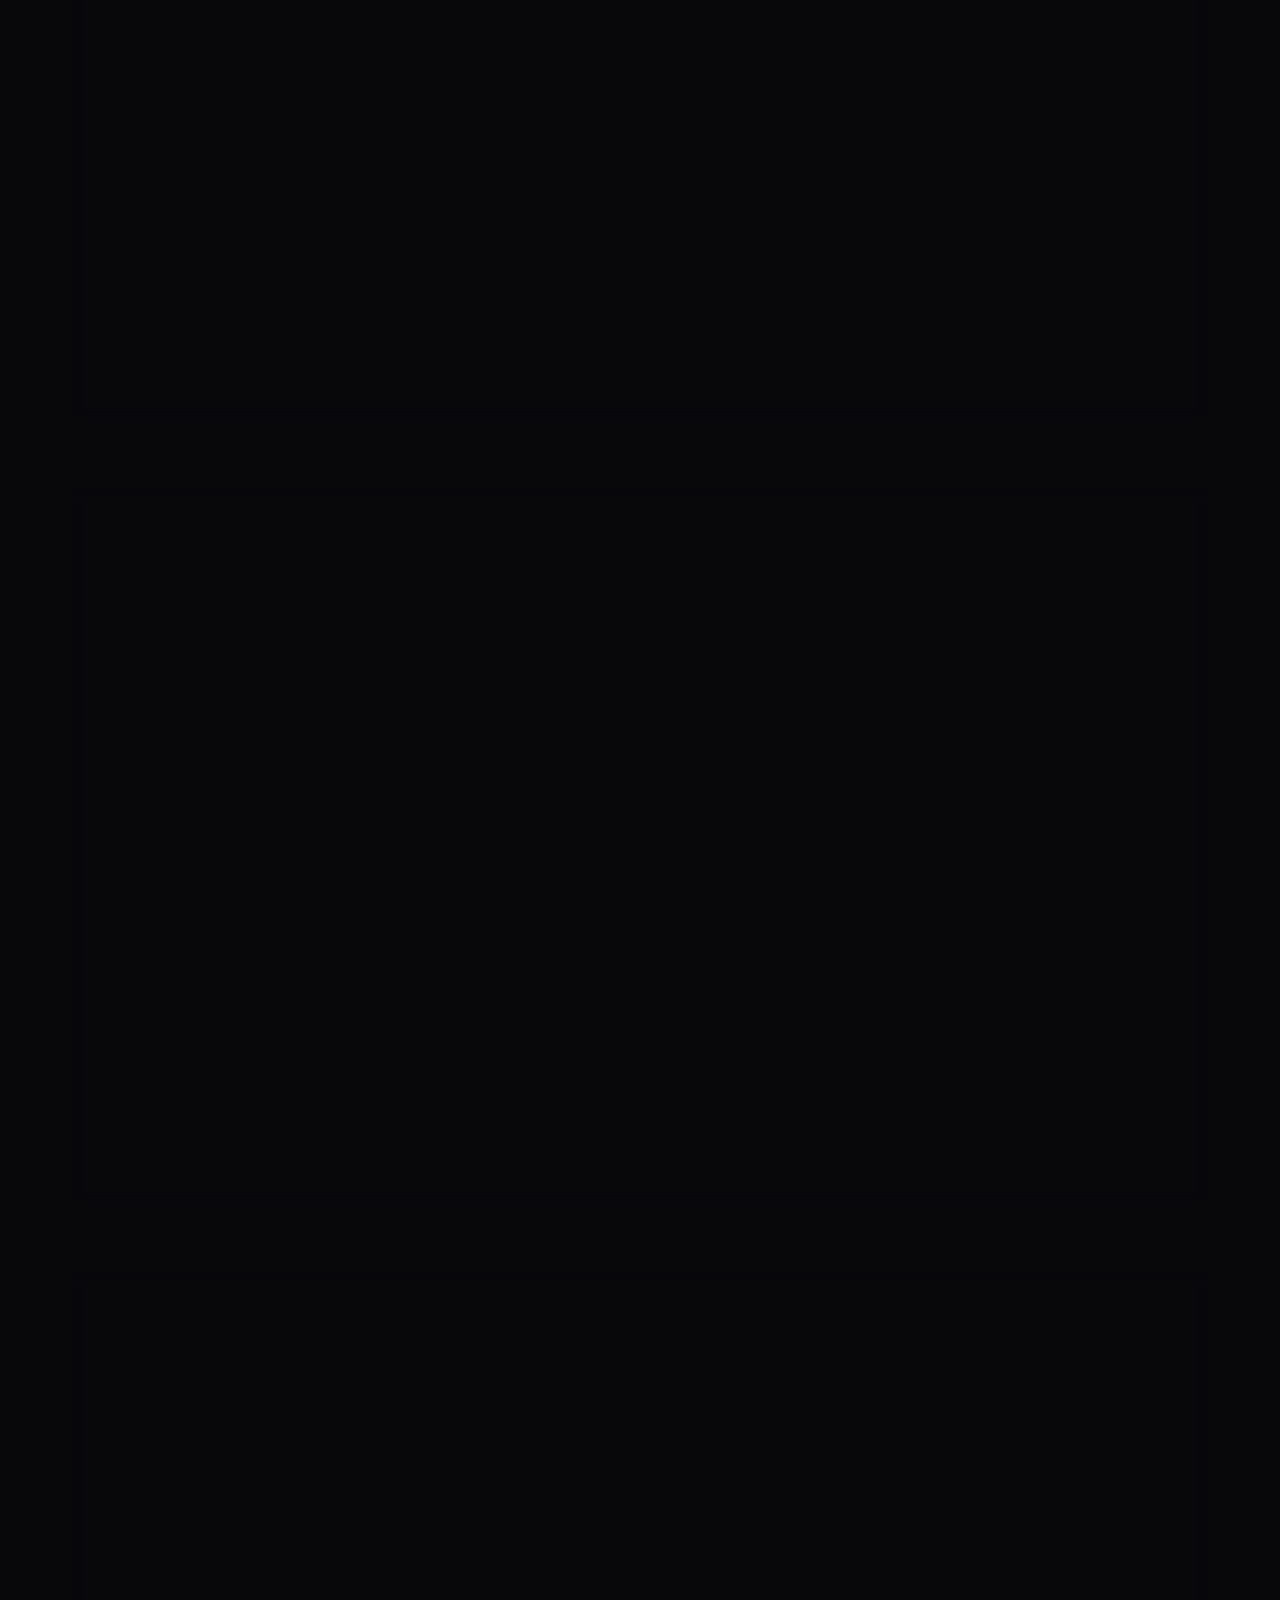
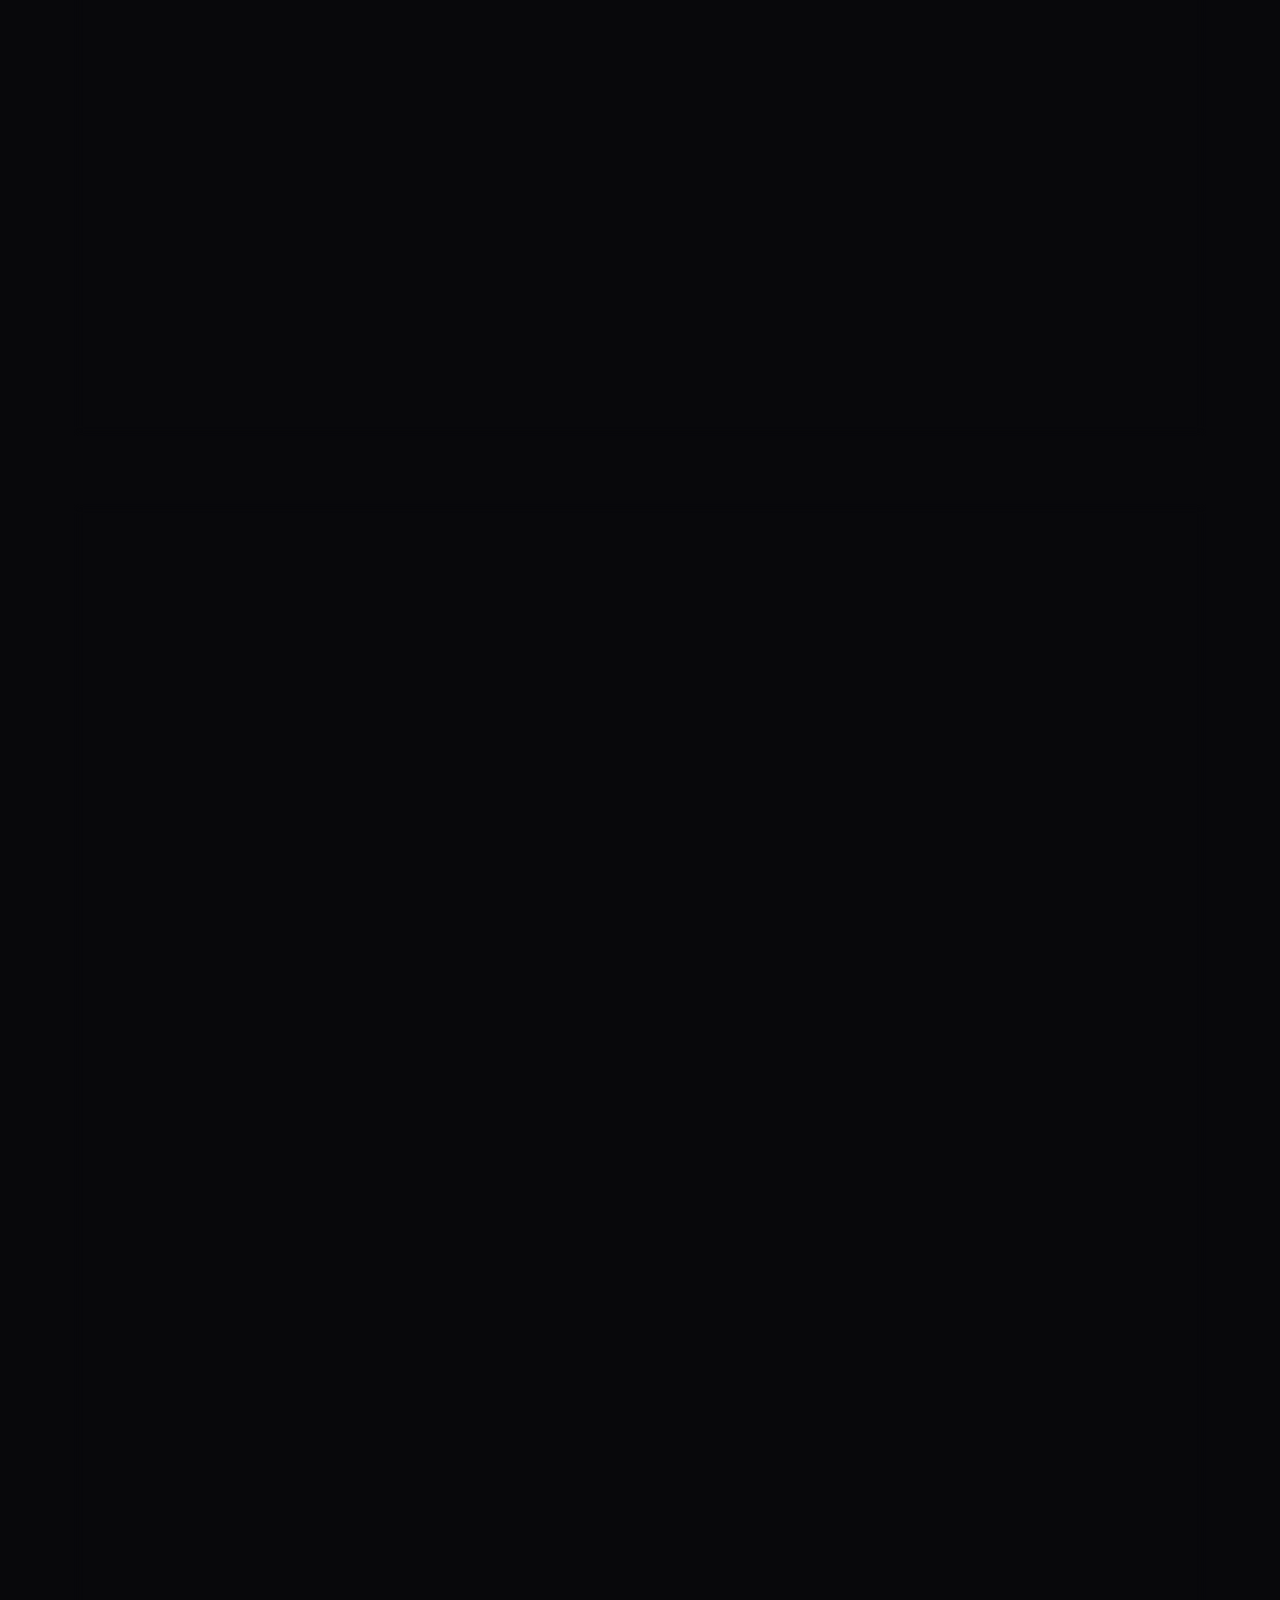
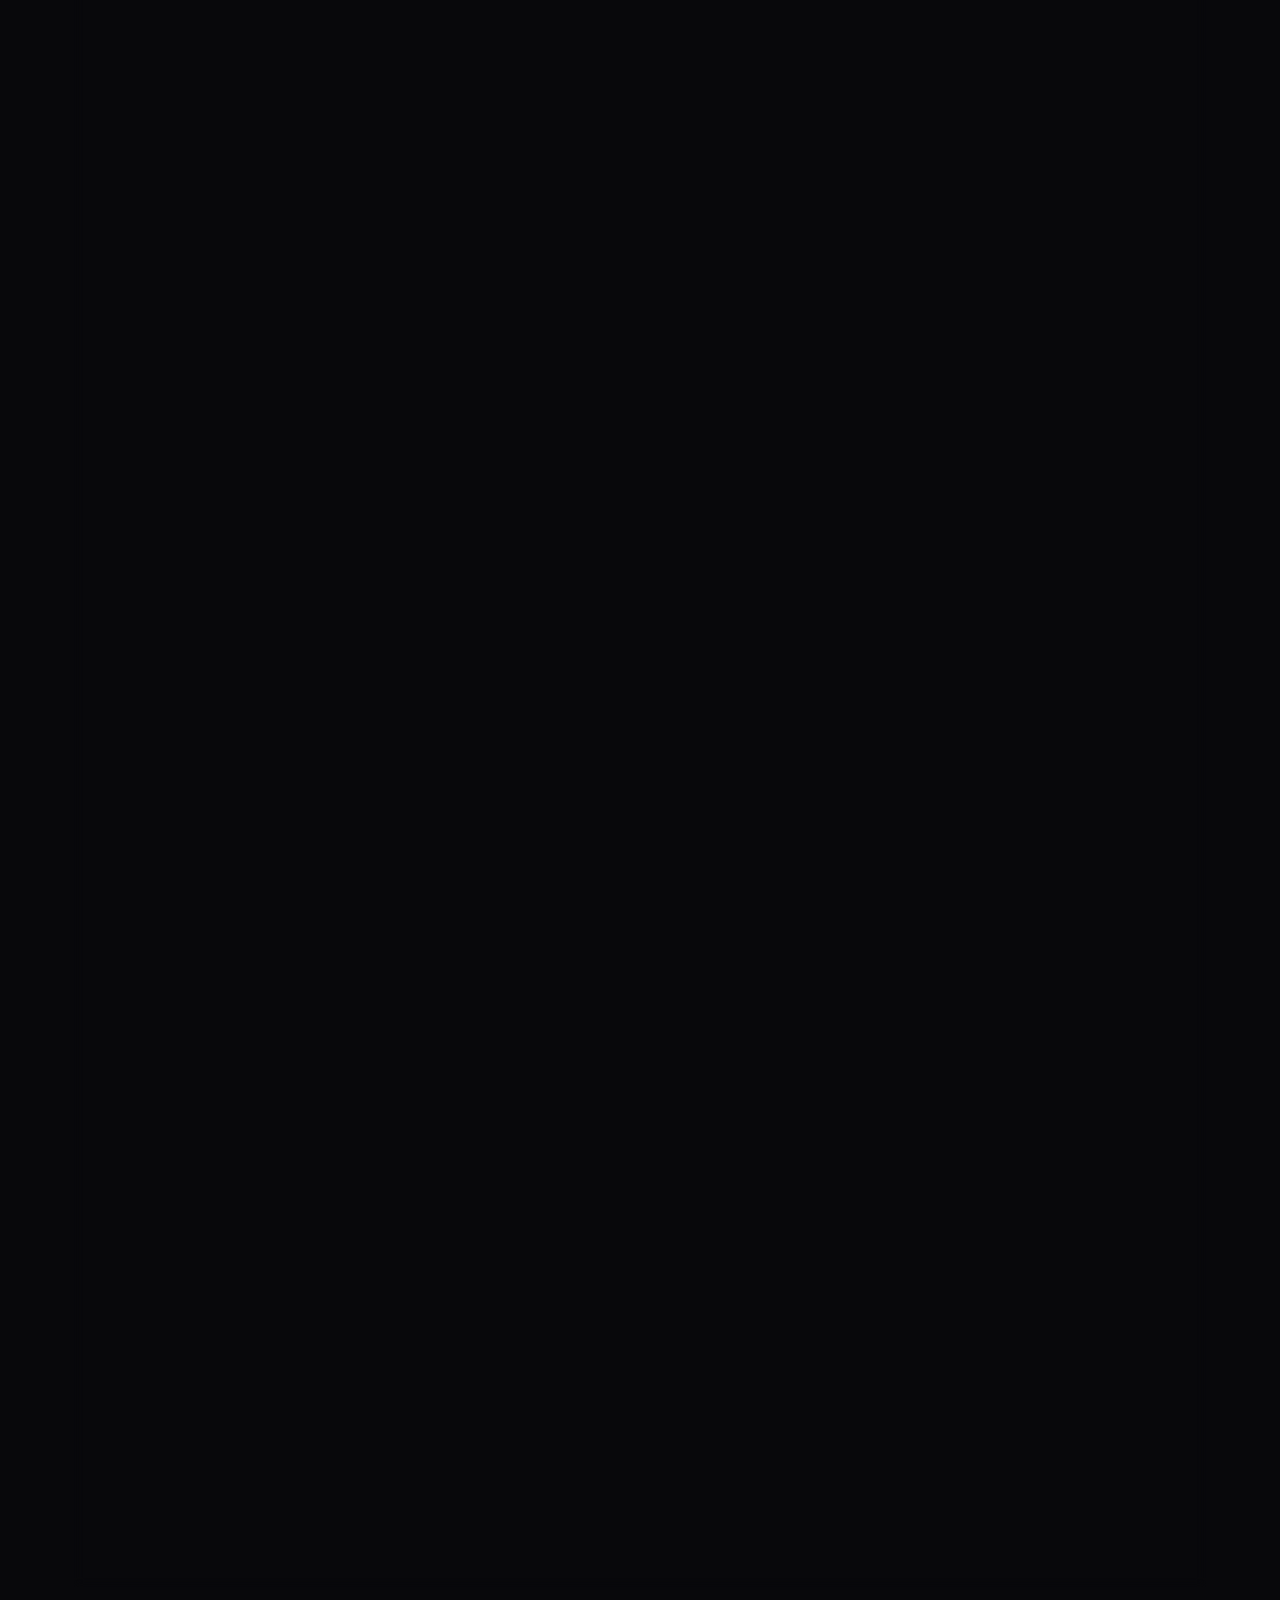
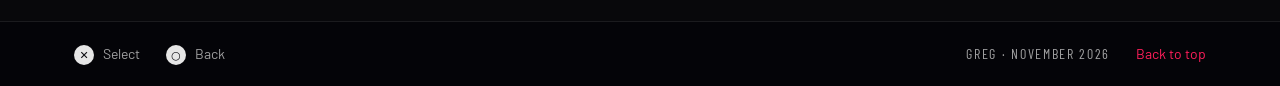
==== commit 995980b7: "Match the real Tekken 8 character select screen - Oversized ghost name, portrait frame with P1 badge" ====
--- a/index.html
+++ b/index.html
@@ -8,24 +8,26 @@
 <link rel="icon" type="image/svg+xml" href="favicon.svg">
 <link rel="preconnect" href="https://fonts.googleapis.com">
 <link rel="preconnect" href="https://fonts.gstatic.com" crossorigin>
-<link href="https://fonts.googleapis.com/css2?family=Barlow+Condensed:ital,wght@0,600;0,700;0,800;1,700;1,800&family=Barlow:wght@400;500;600&display=swap" rel="stylesheet">
+<link href="https://fonts.googleapis.com/css2?family=Barlow+Condensed:ital,wght@0,500;0,600;0,700;1,700;1,800&family=Barlow:ital,wght@0,400;0,500;0,600;1,400&display=swap" rel="stylesheet">
 <link rel="stylesheet" href="style.css">
 </head>
 <body>
 
+<div class="scene"></div>
+
 <header class="topbar" id="top">
-  <div class="bar-inner">
-    <a href="#home" class="brand">GREG</a>
-    <button class="menu-btn" id="menuBtn" aria-expanded="false" aria-controls="menu">MENU</button>
-    <nav class="menu" id="menu">
-      <a href="#home" class="is-active">Home</a>
-      <a href="#profile">Profile</a>
-      <a href="#photos">Photos</a>
-      <a href="#notes">Notes</a>
-      <a href="#contact">Contact</a>
-      <div class="sub">
-        <button class="sub-btn" id="activityBtn" aria-expanded="false" aria-controls="activityMenu">Activity</button>
-        <div class="sub-menu" id="activityMenu">
+  <div class="bar">
+    <a href="#home" class="mark">GREG</a>
+    <button class="burger" id="menuBtn" aria-expanded="false" aria-controls="menu">MENU</button>
+    <nav class="tabs" id="menu" aria-label="Main">
+      <a href="#home" class="tab is-on">Home</a>
+      <a href="#profile" class="tab">Profile</a>
+      <a href="#photos" class="tab">Photos</a>
+      <a href="#notes" class="tab">Notes</a>
+      <a href="#contact" class="tab">Contact</a>
+      <div class="tab-wrap">
+        <button class="tab tab-btn" id="activityBtn" aria-expanded="false" aria-controls="activityMenu">Activity</button>
+        <div class="drop" id="activityMenu">
           <a href="#resume">Resume</a>
           <a href="#calendar">Calendar</a>
           <a href="#banner">Banner</a>
@@ -38,306 +40,331 @@
   </div>
 </header>
 
-<section class="hero" id="home">
-  <div class="hero-bg"></div>
-  <div class="hero-inner">
-    <div class="hero-text">
-      <p class="tag">Personal Website</p>
-      <h1>GREG</h1>
-      <p class="hero-sub">Student. Philippines.</p>
-      <p class="hero-line">Birthday <strong>November 25, 2007</strong> — <span id="ageHero">18</span> years old</p>
-      <div class="hero-actions">
-        <a href="#profile" class="btn btn-fill">Enter Profile</a>
-        <a href="#activity" class="btn btn-line">Activity</a>
-      </div>
-    </div>
-
-    <div class="fighter-card">
-      <div class="portrait">
+<main>
+
+<section class="select" id="home">
+  <p class="ghost-word" aria-hidden="true">GREG</p>
+
+  <div class="select-inner">
+    <div class="art">
+      <div class="art-slot">
         <span>Portrait</span>
         <small>Placeholder</small>
       </div>
-      <dl class="stats">
-        <div><dt>Name</dt><dd>Greg</dd></div>
-        <div><dt>Birthday</dt><dd>Nov 25, 2007</dd></div>
-        <div><dt>Age</dt><dd><span id="ageCard">18</span></dd></div>
-        <div><dt>Rank</dt><dd>Student</dd></div>
-        <div><dt>Region</dt><dd>Philippines</dd></div>
+      <p class="art-tag">P1</p>
+    </div>
+
+    <div class="select-copy">
+      <p class="eyebrow">Personal Website</p>
+      <h1>GREG</h1>
+      <p class="classline">Student</p>
+
+      <dl class="stat-pills">
+        <div>
+          <dt>Birthday</dt>
+          <dd>November 25, 2007</dd>
+        </div>
+        <div>
+          <dt>Age</dt>
+          <dd><span id="ageHero">18</span></dd>
+        </div>
+        <div>
+          <dt>Region</dt>
+          <dd>Philippines</dd>
+        </div>
+        <div>
+          <dt>Focus</dt>
+          <dd>Music · Drawing · Games</dd>
+        </div>
       </dl>
-    </div>
-  </div>
-</section>
-
-<section class="band" id="profile">
-  <div class="band-inner">
-    <div class="band-head">
-      <span class="num">01</span>
-      <h2>Profile</h2>
-    </div>
-
-    <p class="lead">I'm Greg, a student from the Philippines. This is my personal website.</p>
-
-    <p>It has a short page about me, a few photos, and some notes. The last section
-    is for our ICT subject, where we were asked to make a resume, a calendar, a banner,
-    a background, a logo, and a template.</p>
-
-    <p>I built this with plain HTML and CSS. No framework, no template. I'm still
-    learning, so it stays simple on purpose.</p>
-
-    <div class="panels">
-      <div class="panel">
-        <h3>Interests</h3>
-        <ul>
-          <li>Music — mostly while studying</li>
-          <li>Drawing — I keep a sketchbook</li>
-          <li>Games — mostly with friends</li>
-        </ul>
-      </div>
-      <div class="panel">
-        <h3>Skills</h3>
-        <ul>
-          <li>Basic HTML and CSS</li>
-          <li>Drawing</li>
-          <li>Working in a group</li>
-        </ul>
-      </div>
-    </div>
-  </div>
-</section>
-
-<section class="band band-dark" id="photos">
-  <div class="band-inner">
-    <div class="band-head">
-      <span class="num">02</span>
-      <h2>Photos</h2>
-    </div>
-
-    <p>Empty for now. I'll add photos here once I pick which ones to use.</p>
-
-    <div class="grid">
-      <figure>
-        <div class="slot"><span>Photo</span></div>
-        <figcaption>Placeholder</figcaption>
-      </figure>
-      <figure>
-        <div class="slot"><span>Photo</span></div>
-        <figcaption>Placeholder</figcaption>
-      </figure>
-      <figure>
-        <div class="slot"><span>Photo</span></div>
-        <figcaption>Placeholder</figcaption>
-      </figure>
-      <figure>
-        <div class="slot"><span>Drawing</span></div>
-        <figcaption>Placeholder</figcaption>
-      </figure>
-      <figure>
-        <div class="slot"><span>Drawing</span></div>
-        <figcaption>Placeholder</figcaption>
-      </figure>
-      <figure>
-        <div class="slot"><span>Photo</span></div>
-        <figcaption>Placeholder</figcaption>
-      </figure>
-    </div>
-  </div>
-</section>
-
-<section class="band" id="notes">
-  <div class="band-inner">
-    <div class="band-head">
-      <span class="num">03</span>
-      <h2>Notes</h2>
-    </div>
-
-    <p>Short entries. I write here when something is worth remembering.</p>
-
-    <article>
-      <p class="date">November 11, 2026</p>
-      <h3>Finishing this website</h3>
-      <p>This took me about three weekends. Most of the time went to fixing spacing
-      and making the page work on a phone.</p>
-      <p>I kept it simple because that's what I can maintain. Every part of it is
-      code I typed myself, so I know how to change it later.</p>
-    </article>
-
-    <article>
-      <p class="date">October 20, 2026</p>
-      <h3>On drawing again</h3>
-      <p>I stopped drawing for a few months and started again this week. It's slower
-      than before but it still feels the same, which is a relief.</p>
-    </article>
-
-    <article>
-      <p class="date">September 2, 2026</p>
-      <h3>First entry</h3>
-      <p>I'm making this section so I have somewhere to put my thoughts. I don't
-      know yet how often I'll update it.</p>
-    </article>
-  </div>
-</section>
-
-<section class="band band-dark" id="contact">
-  <div class="band-inner">
-    <div class="band-head">
-      <span class="num">04</span>
-      <h2>Contact</h2>
-    </div>
-
-    <p>You can reach me here. I usually reply after class.</p>
-
-    <ul class="contact-rows">
-      <li><span>Email</span><a href="mailto:your@email.com">your@email.com</a></li>
-      <li><span>Facebook</span><a href="#">your-username</a></li>
-      <li><span>Instagram</span><a href="#">your-username</a></li>
-    </ul>
-
-    <form id="contactForm">
-      <p>
-        <label for="name">Name</label>
-        <input type="text" id="name" autocomplete="name">
-      </p>
-      <p>
-        <label for="email">Email</label>
-        <input type="email" id="email" autocomplete="email">
-      </p>
-      <p>
-        <label for="message">Message</label>
-        <textarea id="message" rows="4"></textarea>
-      </p>
-      <p><button type="submit" class="btn btn-fill">Send</button></p>
-    </form>
-    <p id="formMsg" class="form-msg"></p>
-    <p class="small">The form doesn't send yet. It only checks that the fields are filled.</p>
-  </div>
-</section>
-
-<section class="band" id="activity">
-  <div class="band-inner">
-    <div class="band-head">
-      <span class="num">05</span>
-      <h2>Activity</h2>
-    </div>
-
-    <p>Requirements for our ICT subject: a resume, a calendar, a banner, a
-    background, a logo, and a template. All six are below.</p>
-
-    <div class="anchors">
-      <a href="#resume">Resume</a>
-      <a href="#calendar">Calendar</a>
-      <a href="#banner">Banner</a>
-      <a href="#background">Background</a>
-      <a href="#logo">Logo</a>
-      <a href="#template">Template</a>
-    </div>
-
-    <div class="block" id="resume">
-      <h3>Resume</h3>
-      <div class="resume">
-        <p class="resume-name">Greg</p>
-        <p class="resume-sub">Student · Philippines</p>
-
-        <h4>Personal details</h4>
-        <table>
-          <tr><th>Birthday</th><td>November 25, 2007</td></tr>
-          <tr><th>Age</th><td><span id="ageResume">18</span></td></tr>
-          <tr><th>Email</th><td>your@email.com</td></tr>
-        </table>
-
-        <h4>Education</h4>
-        <p><strong>[School Name]</strong><br>[Grade / Strand]</p>
-
-        <h4>Skills</h4>
-        <ul>
-          <li>Basic HTML and CSS</li>
-          <li>Drawing</li>
-          <li>Working in a group</li>
-        </ul>
-
-        <h4>Objective</h4>
-        <p>To build a personal website that I understand and can keep updating.</p>
-      </div>
-    </div>
-
-    <div class="block" id="calendar">
-      <h3>Calendar</h3>
-      <p>November 2026. My birthday is on the 25th.</p>
-
-      <table class="calendar">
-        <caption>November 2026</caption>
-        <thead>
-          <tr>
-            <th>Sun</th><th>Mon</th><th>Tue</th><th>Wed</th><th>Thu</th><th>Fri</th><th>Sat</th>
-          </tr>
-        </thead>
-        <tbody>
-          <tr><td>1</td><td>2</td><td>3</td><td>4</td><td>5</td><td>6</td><td>7</td></tr>
-          <tr><td>8</td><td>9</td><td>10</td><td>11</td><td>12</td><td>13</td><td>14</td></tr>
-          <tr><td>15</td><td>16</td><td>17</td><td>18</td><td>19</td><td>20</td><td>21</td></tr>
-          <tr><td>22</td><td>23</td><td>24</td><td class="birthday">25</td><td>26</td><td>27</td><td>28</td></tr>
-          <tr><td>29</td><td>30</td><td class="empty"></td><td class="empty"></td><td class="empty"></td><td class="empty"></td><td class="empty"></td></tr>
-        </tbody>
-      </table>
-    </div>
-
-    <div class="block" id="banner">
-      <h3>Banner</h3>
-      <div class="banner">
-        <span class="banner-name">GREG</span>
-        <span class="banner-sub">Personal Website</span>
-      </div>
-      <p class="small">Made with text and a border. I'll replace it with an image if I draw one.</p>
-    </div>
-
-    <div class="block" id="background">
-      <h3>Background</h3>
-      <p>The page uses dark gray with one warm accent colour. Links and highlights
-      share the same accent so the page doesn't look busy.</p>
-
-      <ul class="swatches">
-        <li><span class="chip" style="background:#0a0a0c"></span>#0a0a0c — page</li>
-        <li><span class="chip" style="background:#16181f"></span>#16181f — panel</li>
-        <li><span class="chip" style="background:#f5f3f0"></span>#f5f3f0 — text</li>
-        <li><span class="chip" style="background:#ff2b2b"></span>#ff2b2b — accent</li>
-      </ul>
-    </div>
-
-    <div class="block" id="logo">
-      <h3>Logo</h3>
-      <p>A letter G in an angled square. I made it as an SVG file, so it stays sharp
-      at any size.</p>
-
-      <p class="logos">
-        <img src="favicon.svg" alt="Logo, large" width="80" height="80">
-        <img src="favicon.svg" alt="Logo, medium" width="40" height="40">
-        <img src="favicon.svg" alt="Logo, favicon size" width="16" height="16">
-      </p>
-
-      <p class="small">The smallest one is the favicon, the icon on the browser tab. File: <code>favicon.svg</code></p>
-    </div>
-
-    <div class="block" id="template">
-      <h3>Template</h3>
-      <p>One column with a fixed top menu. Each section is separated by a band.</p>
-
-      <ol class="wire">
-        <li>Menu — name beside the links</li>
-        <li>Hero — name, birthday, portrait card</li>
-        <li>Profile — about, interests, skills</li>
-        <li>Photos — six placeholders</li>
-        <li>Notes — dated entries</li>
-        <li>Contact — links and a form</li>
-        <li>Activity — the six requirements</li>
-        <li>Footer</li>
-      </ol>
-    </div>
-  </div>
-</section>
+
+      <div class="actions">
+        <a href="#profile" class="key">Enter Profile</a>
+        <a href="#activity" class="key key-ghost">Activity</a>
+      </div>
+    </div>
+  </div>
+
+  <div class="hints">
+    <span><b>✕</b> Select</span>
+    <span><b>○</b> Back</span>
+    <span><b>□</b> Scroll</span>
+  </div>
+</section>
+
+<section class="panel-section" id="profile">
+  <div class="wrap">
+    <div class="panel">
+      <div class="panel-head">
+        <p>Profile</p>
+        <span>01</span>
+      </div>
+      <div class="panel-body">
+        <p class="lede">I'm Greg, a student from the Philippines. This is my personal website.</p>
+
+        <div class="rows">
+          <div class="row">
+            <span>About</span>
+            <p>A short page about me, a few photos, and some notes. The last section is
+            for our ICT subject: a resume, a calendar, a banner, a background, a logo,
+            and a template.</p>
+          </div>
+          <div class="row">
+            <span>Built with</span>
+            <p>Plain HTML and CSS. No framework, no template. I'm still learning, so it
+            stays simple on purpose.</p>
+          </div>
+          <div class="row">
+            <span>Interests</span>
+            <p>Music, mostly while studying. Drawing, whenever I keep a sketchbook going.
+            Games, mostly with friends.</p>
+          </div>
+          <div class="row">
+            <span>Skills</span>
+            <p>Basic HTML and CSS. Drawing. Working in a group.</p>
+          </div>
+        </div>
+      </div>
+    </div>
+  </div>
+</section>
+
+<section class="panel-section" id="photos">
+  <div class="wrap">
+    <div class="panel">
+      <div class="panel-head">
+        <p>Photos</p>
+        <span>02</span>
+      </div>
+      <div class="panel-body">
+        <div class="preview">
+          <div class="preview-art" id="previewArt">
+            <span>Photo</span>
+          </div>
+          <div class="preview-copy">
+            <p class="eyebrow">Selected</p>
+            <h2 id="previewName">Photo</h2>
+            <p id="previewText">Empty for now. I'll add photos here once I pick which ones to use.</p>
+          </div>
+        </div>
+
+        <p class="rail-label">Slots</p>
+        <div class="rail" id="rail">
+          <button class="slot is-on" data-name="Photo" data-kind="Photo"><span>1</span></button>
+          <button class="slot" data-name="Photo" data-kind="Photo"><span>2</span></button>
+          <button class="slot" data-name="Photo" data-kind="Photo"><span>3</span></button>
+          <button class="slot" data-name="Drawing" data-kind="Drawing"><span>4</span></button>
+          <button class="slot" data-name="Drawing" data-kind="Drawing"><span>5</span></button>
+          <button class="slot" data-name="Photo" data-kind="Photo"><span>6</span></button>
+        </div>
+        <p class="foot-note">All six are placeholders. Select a slot to preview it.</p>
+      </div>
+    </div>
+  </div>
+</section>
+
+<section class="panel-section" id="notes">
+  <div class="wrap">
+    <div class="panel">
+      <div class="panel-head">
+        <p>Notes</p>
+        <span>03</span>
+      </div>
+      <div class="panel-body">
+        <p class="lede">Short entries. I write here when something is worth remembering.</p>
+
+        <article>
+          <p class="stamp">November 11, 2026</p>
+          <h3>Finishing this website</h3>
+          <p>This took me about three weekends. Most of the time went to fixing spacing
+          and making the page work on a phone.</p>
+          <p>I kept it simple because that's what I can maintain. Every part of it is code
+          I typed myself, so I know how to change it later.</p>
+        </article>
+
+        <article>
+          <p class="stamp">October 20, 2026</p>
+          <h3>On drawing again</h3>
+          <p>I stopped drawing for a few months and started again this week. It's slower
+          than before but it still feels the same, which is a relief.</p>
+        </article>
+
+        <article>
+          <p class="stamp">September 2, 2026</p>
+          <h3>First entry</h3>
+          <p>I'm making this section so I have somewhere to put my thoughts. I don't know
+          yet how often I'll update it.</p>
+        </article>
+      </div>
+    </div>
+  </div>
+</section>
+
+<section class="panel-section" id="contact">
+  <div class="wrap">
+    <div class="panel">
+      <div class="panel-head">
+        <p>Contact</p>
+        <span>04</span>
+      </div>
+      <div class="panel-body">
+        <p class="lede">You can reach me here. I usually reply after class.</p>
+
+        <div class="rows">
+          <div class="row">
+            <span>Email</span>
+            <p><a href="mailto:your@email.com">your@email.com</a></p>
+          </div>
+          <div class="row">
+            <span>Facebook</span>
+            <p><a href="#">your-username</a></p>
+          </div>
+          <div class="row">
+            <span>Instagram</span>
+            <p><a href="#">your-username</a></p>
+          </div>
+        </div>
+
+        <form id="contactForm" class="form">
+          <p class="field">
+            <label for="name">Name</label>
+            <input type="text" id="name" autocomplete="name">
+          </p>
+          <p class="field">
+            <label for="email">Email</label>
+            <input type="email" id="email" autocomplete="email">
+          </p>
+          <p class="field">
+            <label for="message">Message</label>
+            <textarea id="message" rows="4"></textarea>
+          </p>
+          <p><button type="submit" class="key">Send</button></p>
+        </form>
+        <p id="formMsg" class="form-msg"></p>
+        <p class="foot-note">The form doesn't send yet. It only checks that the fields are filled.</p>
+      </div>
+    </div>
+  </div>
+</section>
+
+<section class="panel-section" id="activity">
+  <div class="wrap">
+    <div class="panel">
+      <div class="panel-head">
+        <p>Activity</p>
+        <span>05</span>
+      </div>
+      <div class="panel-body">
+        <p class="lede">Requirements for our ICT subject: a resume, a calendar, a banner,
+        a background, a logo, and a template. All six are below.</p>
+
+        <div class="chips">
+          <a href="#resume">Resume</a>
+          <a href="#calendar">Calendar</a>
+          <a href="#banner">Banner</a>
+          <a href="#background">Background</a>
+          <a href="#logo">Logo</a>
+          <a href="#template">Template</a>
+        </div>
+
+        <div class="block" id="resume">
+          <div class="block-head"><h3>Resume</h3><span>01</span></div>
+          <div class="resume">
+            <p class="resume-name">GREG</p>
+            <p class="resume-sub">Student · Philippines</p>
+
+            <div class="rows tight">
+              <div class="row"><span>Birthday</span><p>November 25, 2007</p></div>
+              <div class="row"><span>Age</span><p><span id="ageResume">18</span></p></div>
+              <div class="row"><span>Email</span><p>your@email.com</p></div>
+              <div class="row"><span>Education</span><p>[School Name] · [Grade / Strand]</p></div>
+              <div class="row"><span>Skills</span><p>Basic HTML and CSS · Drawing · Group work</p></div>
+              <div class="row"><span>Objective</span><p>To build a personal website that I
+              understand and can keep updating.</p></div>
+            </div>
+          </div>
+        </div>
+
+        <div class="block" id="calendar">
+          <div class="block-head"><h3>Calendar</h3><span>02</span></div>
+          <p>November 2026. My birthday is on the 25th.</p>
+          <table class="cal">
+            <caption>November 2026</caption>
+            <thead>
+              <tr>
+                <th>Sun</th><th>Mon</th><th>Tue</th><th>Wed</th><th>Thu</th><th>Fri</th><th>Sat</th>
+              </tr>
+            </thead>
+            <tbody>
+              <tr><td>1</td><td>2</td><td>3</td><td>4</td><td>5</td><td>6</td><td>7</td></tr>
+              <tr><td>8</td><td>9</td><td>10</td><td>11</td><td>12</td><td>13</td><td>14</td></tr>
+              <tr><td>15</td><td>16</td><td>17</td><td>18</td><td>19</td><td>20</td><td>21</td></tr>
+              <tr><td>22</td><td>23</td><td>24</td><td class="bd">25</td><td>26</td><td>27</td><td>28</td></tr>
+              <tr><td>29</td><td>30</td><td class="blank"></td><td class="blank"></td><td class="blank"></td><td class="blank"></td><td class="blank"></td></tr>
+            </tbody>
+          </table>
+        </div>
+
+        <div class="block" id="banner">
+          <div class="block-head"><h3>Banner</h3><span>03</span></div>
+          <div class="banner">
+            <span class="banner-name">GREG</span>
+            <span class="banner-sub">Personal Website</span>
+          </div>
+          <p class="foot-note">Made with text and a border. I'll replace it with an image if I draw one.</p>
+        </div>
+
+        <div class="block" id="background">
+          <div class="block-head"><h3>Background</h3><span>04</span></div>
+          <p>The page uses near-black with one accent colour for highlights, so the page
+          doesn't look busy.</p>
+          <ul class="swatches">
+            <li><span class="chip" style="background:#08080b"></span><code>#08080b</code> page</li>
+            <li><span class="chip" style="background:#14141b"></span><code>#14141b</code> panel</li>
+            <li><span class="chip" style="background:#f2f2f4"></span><code>#f2f2f4</code> text</li>
+            <li><span class="chip" style="background:#ff1e5b"></span><code>#ff1e5b</code> accent</li>
+          </ul>
+        </div>
+
+        <div class="block" id="logo">
+          <div class="block-head"><h3>Logo</h3><span>05</span></div>
+          <p>A letter G in an angled square. I made it as an SVG file, so it stays sharp
+          at any size.</p>
+          <p class="logos">
+            <img src="favicon.svg" alt="Logo, large" width="80" height="80">
+            <img src="favicon.svg" alt="Logo, medium" width="40" height="40">
+            <img src="favicon.svg" alt="Logo, favicon size" width="16" height="16">
+          </p>
+          <p class="foot-note">The smallest one is the favicon, the icon on the browser tab. File: <code>favicon.svg</code></p>
+        </div>
+
+        <div class="block" id="template">
+          <div class="block-head"><h3>Template</h3><span>06</span></div>
+          <p>One column with a fixed menu bar. Each section is a panel.</p>
+          <ol class="wire">
+            <li>Menu — tabs across the top</li>
+            <li>Home — name, stats, portrait</li>
+            <li>Profile — about, interests, skills</li>
+            <li>Photos — six slots and a preview</li>
+            <li>Notes — dated entries</li>
+            <li>Contact — links and a form</li>
+            <li>Activity — the six requirements</li>
+            <li>Footer</li>
+          </ol>
+        </div>
+      </div>
+    </div>
+  </div>
+</section>
+
+</main>
 
 <footer class="foot">
-  <div class="foot-inner">
-    <p>Greg · November 2026</p>
-    <p><a href="#top">Back to top</a></p>
+  <div class="hints">
+    <span><b>✕</b> Select</span>
+    <span><b>○</b> Back</span>
+    <span class="credit">Greg · November 2026</span>
+    <a href="#top">Back to top</a>
   </div>
 </footer>
 
--- a/style.css
+++ b/style.css
@@ -1,13 +1,14 @@
 :root {
-  --bg: #0a0a0c;
-  --bg-2: #101116;
-  --panel: #16181f;
-  --line: #2a2d36;
-  --text: #f5f3f0;
-  --muted: #9a9ba6;
-  --red: #ff2b2b;
-  --gold: #ffc24b;
-  --angle: polygon(0 0, 100% 0, 100% calc(100% - 18px), calc(100% - 18px) 100%, 0 100%);
+  --black: #08080b;
+  --deep: #0d0d13;
+  --panel: #14141b;
+  --panel-2: #1b1b24;
+  --hair: rgba(255, 255, 255, 0.09);
+  --white: #f2f2f4;
+  --dim: #8c8c9c;
+  --pink: #ff1e5b;
+  --pink-soft: rgba(255, 30, 91, 0.16);
+  --blue: #2a3f7a;
   --head: "Barlow Condensed", "Arial Narrow", sans-serif;
   --body: "Barlow", system-ui, sans-serif;
 }
@@ -18,17 +19,18 @@
 
 html {
   scroll-behavior: smooth;
-  scroll-padding-top: 96px;
+  scroll-padding-top: 84px;
 }
 
 body {
   margin: 0;
-  background: var(--bg);
-  color: var(--text);
+  background: var(--black);
+  color: var(--white);
   font-family: var(--body);
   font-size: 16px;
-  line-height: 1.7;
+  line-height: 1.65;
   -webkit-font-smoothing: antialiased;
+  overflow-x: hidden;
 }
 
 a {
@@ -37,513 +39,644 @@
 }
 
 p {
-  margin: 0 0 16px;
+  margin: 0 0 14px;
 }
 
 h1,
 h2,
-h3,
-h4 {
-  font-family: var(--head);
-  text-transform: uppercase;
-  line-height: 1;
+h3 {
+  font-family: var(--head);
+  text-transform: uppercase;
+  line-height: 0.95;
   margin: 0;
-  letter-spacing: 0.02em;
-}
-
-h2 {
-  font-size: clamp(30px, 5vw, 46px);
-  font-weight: 800;
-}
-
-h3 {
-  font-size: 26px;
-  font-weight: 700;
-}
-
-h4 {
-  font-size: 15px;
-  font-weight: 700;
-  letter-spacing: 0.12em;
-  color: var(--red);
-  margin: 26px 0 8px;
+  font-weight: 700;
+}
+
+.scene {
+  position: fixed;
+  inset: 0;
+  z-index: 0;
+  pointer-events: none;
+  background:
+    radial-gradient(ellipse 60% 55% at 30% 32%, rgba(232, 30, 74, 0.55), transparent 62%),
+    radial-gradient(ellipse 45% 60% at 78% 48%, rgba(38, 56, 122, 0.45), transparent 68%),
+    radial-gradient(ellipse 70% 40% at 55% 92%, rgba(8, 8, 11, 0.9), transparent 70%),
+    linear-gradient(160deg, #12060c 0%, #0a0a12 55%, #07070b 100%);
+}
+
+.scene::after {
+  content: "";
+  position: absolute;
+  inset: 0;
+  background:
+    repeating-linear-gradient(102deg, rgba(255, 255, 255, 0.022) 0 1px, transparent 1px 9px),
+    radial-gradient(ellipse 90% 70% at 50% 40%, transparent 40%, rgba(4, 4, 7, 0.72) 100%);
 }
 
 .topbar {
   position: sticky;
   top: 0;
-  z-index: 60;
-  background: rgba(10, 10, 12, 0.94);
-  backdrop-filter: blur(10px);
-  border-bottom: 1px solid var(--line);
-}
-
-.bar-inner {
-  max-width: 1120px;
+  z-index: 40;
+  background: linear-gradient(180deg, rgba(6, 6, 9, 0.96), rgba(6, 6, 9, 0.72));
+  backdrop-filter: blur(14px);
+  border-bottom: 1px solid var(--hair);
+}
+
+.bar {
+  max-width: 1180px;
   margin: 0 auto;
   padding: 0 24px;
-  height: 72px;
+  height: 68px;
   display: flex;
   align-items: center;
-  gap: 28px;
-}
-
-.brand {
-  font-family: var(--head);
-  font-size: 30px;
-  font-weight: 800;
-  letter-spacing: 0.06em;
-  padding-left: 12px;
-  border-left: 3px solid var(--red);
+  gap: 24px;
+}
+
+.mark {
+  font-family: var(--head);
+  font-size: 26px;
+  font-weight: 700;
+  font-style: italic;
+  letter-spacing: 0.04em;
   line-height: 1;
-}
-
-.menu {
+  position: relative;
+  padding-bottom: 3px;
+}
+
+.mark::after {
+  content: "";
+  position: absolute;
+  left: 0;
+  right: 34%;
+  bottom: 0;
+  height: 2px;
+  background: var(--pink);
+}
+
+.tabs {
   display: flex;
   align-items: center;
-  gap: 4px;
+  gap: 2px;
   margin-left: auto;
   font-family: var(--head);
-  font-size: 17px;
-  font-weight: 600;
-  letter-spacing: 0.08em;
-  text-transform: uppercase;
-}
-
-.menu > a,
-.sub-btn {
-  padding: 10px 12px;
-  color: var(--muted);
-  font: inherit;
+  font-size: 16px;
+  font-weight: 600;
+  letter-spacing: 0.14em;
+  text-transform: uppercase;
+}
+
+.tab {
+  position: relative;
+  display: block;
+  padding: 10px 14px;
+  color: var(--dim);
   background: none;
   border: 0;
+  font: inherit;
+  letter-spacing: inherit;
   cursor: pointer;
-  position: relative;
-  transition: color 0.15s ease;
-}
-
-.menu > a:hover,
-.sub-btn:hover {
-  color: var(--text);
-}
-
-.menu > a.is-active {
-  color: var(--text);
-}
-
-.menu > a.is-active::after {
+  transition: color 0.15s ease, background 0.15s ease;
+}
+
+.tab:hover {
+  color: var(--white);
+  background: rgba(255, 255, 255, 0.04);
+}
+
+.tab.is-on {
+  color: var(--white);
+  background: linear-gradient(180deg, transparent 55%, var(--pink-soft));
+}
+
+.tab.is-on::before {
   content: "";
   position: absolute;
-  left: 12px;
-  right: 12px;
-  bottom: 2px;
+  left: 14px;
+  right: 14px;
+  top: 6px;
   height: 2px;
-  background: var(--red);
-}
-
-.sub {
+  background: var(--pink);
+  box-shadow: 0 0 12px rgba(255, 30, 91, 0.85);
+}
+
+.tab-wrap {
   position: relative;
 }
 
-.sub-menu {
+.drop {
   position: absolute;
-  top: calc(100% + 10px);
+  top: calc(100% + 8px);
   right: 0;
-  min-width: 210px;
-  background: var(--panel);
-  border: 1px solid var(--line);
-  border-top: 3px solid var(--red);
-  padding: 8px;
+  width: 220px;
+  padding: 6px;
+  background: linear-gradient(180deg, #15151d, #0c0c12);
+  border: 1px solid var(--hair);
+  border-left: 2px solid var(--pink);
   display: none;
-  grid-template-columns: 1fr;
-  gap: 2px;
-}
-
-.sub.is-open .sub-menu {
-  display: grid;
-}
-
-.sub-menu a {
-  padding: 9px 12px;
-  font-size: 15px;
-  color: var(--muted);
+  box-shadow: 0 24px 60px rgba(0, 0, 0, 0.7);
+}
+
+.tab-wrap.is-open .drop {
   display: block;
 }
 
-.sub-menu a:hover {
-  background: #1f222b;
-  color: var(--text);
-}
-
-.menu-btn {
+.drop a {
+  display: block;
+  padding: 10px 14px;
+  font-family: var(--head);
+  font-size: 16px;
+  font-weight: 600;
+  letter-spacing: 0.12em;
+  text-transform: uppercase;
+  color: var(--dim);
+}
+
+.drop a:hover {
+  color: var(--white);
+  background: linear-gradient(90deg, var(--pink-soft), transparent);
+}
+
+.burger {
   display: none;
   margin-left: auto;
   font-family: var(--head);
-  font-size: 18px;
-  font-weight: 700;
-  letter-spacing: 0.12em;
-  padding: 8px 16px;
-  color: var(--text);
+  font-size: 16px;
+  font-weight: 700;
+  letter-spacing: 0.16em;
+  padding: 9px 16px;
+  color: var(--white);
   background: transparent;
-  border: 1px solid var(--line);
+  border: 1px solid var(--hair);
   cursor: pointer;
 }
 
-.hero {
+.select {
   position: relative;
+  z-index: 1;
+  min-height: calc(100vh - 68px);
+  display: flex;
+  flex-direction: column;
+  justify-content: center;
+  padding: 40px 0 0;
   overflow: hidden;
-  border-bottom: 1px solid var(--line);
-}
-
-.hero-bg {
+}
+
+.ghost-word {
   position: absolute;
-  inset: 0;
+  left: 50%;
+  top: 44%;
+  transform: translate(-50%, -50%);
+  margin: 0;
+  font-family: var(--head);
+  font-size: clamp(200px, 42vw, 520px);
+  font-weight: 700;
+  font-style: italic;
+  letter-spacing: -0.03em;
+  line-height: 0.8;
+  color: rgba(255, 255, 255, 0.045);
+  white-space: nowrap;
+  pointer-events: none;
+  user-select: none;
+}
+
+.select-inner {
+  position: relative;
+  width: 100%;
+  max-width: 1180px;
+  margin: 0 auto;
+  padding: 0 24px;
+  display: grid;
+  grid-template-columns: 0.9fr 1.1fr;
+  gap: 56px;
+  align-items: center;
+}
+
+.art {
+  position: relative;
+}
+
+.art-slot {
+  aspect-ratio: 3 / 3.6;
+  max-height: 440px;
+  border: 1px solid rgba(255, 255, 255, 0.14);
   background:
-    radial-gradient(circle at 78% 30%, rgba(255, 43, 43, 0.28), transparent 45%),
-    linear-gradient(115deg, #0a0a0c 45%, #1a0a0c 100%);
-}
-
-.hero-bg::after {
-  content: "";
-  position: absolute;
-  inset: 0;
-  background: repeating-linear-gradient(
-    115deg,
-    rgba(255, 255, 255, 0.035) 0 2px,
-    transparent 2px 16px
-  );
-}
-
-.hero-inner {
-  position: relative;
-  max-width: 1120px;
-  margin: 0 auto;
-  padding: 80px 24px 90px;
-  display: grid;
-  grid-template-columns: 1.15fr 0.85fr;
-  gap: 48px;
-  align-items: center;
-}
-
-.tag {
-  font-family: var(--head);
-  font-size: 15px;
-  font-weight: 600;
-  letter-spacing: 0.32em;
-  text-transform: uppercase;
-  color: var(--red);
-  margin-bottom: 10px;
-}
-
-.hero h1 {
-  font-size: clamp(72px, 14vw, 150px);
-  font-weight: 800;
-  letter-spacing: -0.02em;
-  line-height: 0.86;
-  text-shadow: 0 18px 48px rgba(255, 43, 43, 0.25);
-}
-
-.hero-sub {
-  font-family: var(--head);
-  font-size: 24px;
-  font-weight: 600;
-  letter-spacing: 0.14em;
-  text-transform: uppercase;
-  color: var(--muted);
-  margin: 14px 0 4px;
-}
-
-.hero-line {
-  font-size: 16px;
-  color: var(--muted);
-}
-
-.hero-line strong {
-  color: var(--text);
-}
-
-.hero-actions {
-  display: flex;
-  flex-wrap: wrap;
-  gap: 14px;
-  margin-top: 28px;
-}
-
-.btn {
-  display: inline-block;
-  font-family: var(--head);
-  font-size: 18px;
-  font-weight: 700;
-  letter-spacing: 0.14em;
-  text-transform: uppercase;
-  padding: 14px 34px;
-  clip-path: polygon(14px 0, 100% 0, 100% calc(100% - 14px), calc(100% - 14px) 100%, 0 100%, 0 14px);
-  cursor: pointer;
-  border: 0;
-  transition: transform 0.15s ease, background 0.15s ease;
-}
-
-.btn:hover {
-  transform: translateY(-2px);
-}
-
-.btn-fill {
-  background: var(--red);
-  color: #fff;
-}
-
-.btn-fill:hover {
-  background: #ff4646;
-}
-
-.btn-line {
-  background: rgba(255, 255, 255, 0.06);
-  color: var(--text);
-  border: 1px solid var(--line);
-}
-
-.btn-line:hover {
-  border-color: var(--red);
-  color: var(--red);
-}
-
-.fighter-card {
-  background: linear-gradient(160deg, #1c1f28, #0d0e12);
-  border: 1px solid var(--line);
-  clip-path: var(--angle);
-  padding: 18px;
-}
-
-.portrait {
-  aspect-ratio: 1 / 1.05;
-  border: 1px dashed #3a3e4a;
-  background:
-    repeating-linear-gradient(45deg, rgba(255, 255, 255, 0.03) 0 12px, transparent 12px 24px),
-    #12141a;
+    linear-gradient(200deg, rgba(255, 30, 91, 0.22), transparent 55%),
+    radial-gradient(circle at 50% 120%, rgba(255, 30, 91, 0.35), transparent 60%),
+    #101018;
   display: flex;
   flex-direction: column;
   align-items: center;
   justify-content: center;
-  gap: 4px;
-  font-family: var(--head);
-  font-size: 20px;
-  font-weight: 700;
-  letter-spacing: 0.2em;
-  text-transform: uppercase;
-  color: #5c606e;
-}
-
-.portrait small {
+  gap: 6px;
+  font-family: var(--head);
+  font-size: 22px;
+  font-weight: 600;
+  letter-spacing: 0.28em;
+  text-transform: uppercase;
+  color: rgba(255, 255, 255, 0.32);
+  clip-path: polygon(0 0, 100% 0, 100% 88%, 88% 100%, 0 100%);
+  box-shadow: 0 40px 90px -30px rgba(255, 30, 91, 0.55);
+}
+
+.art-slot small {
   font-family: var(--body);
   font-size: 12px;
+  letter-spacing: 0.18em;
+  color: rgba(255, 255, 255, 0.24);
+}
+
+.art-tag {
+  position: absolute;
+  left: -1px;
+  bottom: 34px;
+  margin: 0;
+  padding: 4px 12px;
+  font-family: var(--head);
+  font-size: 14px;
+  font-weight: 700;
+  letter-spacing: 0.16em;
+  background: var(--pink);
+  color: #fff;
+  box-shadow: 0 0 22px rgba(255, 30, 91, 0.7);
+}
+
+.eyebrow {
+  font-family: var(--head);
+  font-size: 14px;
+  font-weight: 600;
+  letter-spacing: 0.34em;
+  text-transform: uppercase;
+  color: var(--pink);
+  margin-bottom: 6px;
+}
+
+.select-copy h1 {
+  font-size: clamp(76px, 13vw, 158px);
+  font-style: italic;
+  font-weight: 700;
+  letter-spacing: -0.01em;
+  line-height: 0.82;
+  text-shadow: 0 0 60px rgba(255, 30, 91, 0.35);
+}
+
+.classline {
+  font-family: var(--head);
+  font-size: 22px;
+  font-weight: 500;
+  letter-spacing: 0.3em;
+  text-transform: uppercase;
+  color: rgba(255, 255, 255, 0.65);
+  margin: 12px 0 26px;
+}
+
+.stat-pills {
+  margin: 0 0 32px;
+  display: grid;
+  gap: 8px;
+  justify-items: start;
+  max-width: 380px;
+}
+
+.stat-pills div {
+  display: flex;
+  align-items: stretch;
+  min-width: 260px;
+}
+
+.stat-pills dt {
+  font-family: var(--head);
+  font-size: 13px;
+  font-weight: 600;
   letter-spacing: 0.1em;
-  color: #444855;
-}
-
-.stats {
-  margin: 16px 0 0;
-  display: grid;
-  gap: 2px;
-}
-
-.stats div {
-  display: flex;
-  justify-content: space-between;
+  text-transform: uppercase;
+  color: #fff;
+  background: var(--pink);
+  padding: 4px 10px;
+  clip-path: polygon(0 0, 100% 0, calc(100% - 7px) 100%, 0 100%);
+  min-width: 108px;
+}
+
+.stat-pills dd {
+  margin: 0;
+  padding: 4px 14px;
+  background: rgba(255, 255, 255, 0.07);
+  font-size: 15px;
+  font-weight: 500;
+  flex: 1;
+  clip-path: polygon(0 0, 100% 0, 100% 100%, 7px 100%);
+}
+
+.actions {
+  display: flex;
+  flex-wrap: wrap;
   gap: 12px;
-  padding: 7px 0;
-  border-bottom: 1px solid rgba(255, 255, 255, 0.06);
-}
-
-.stats dt {
-  font-family: var(--head);
-  font-size: 14px;
-  font-weight: 600;
-  letter-spacing: 0.14em;
-  text-transform: uppercase;
-  color: var(--muted);
-}
-
-.stats dd {
-  margin: 0;
-  font-weight: 600;
-}
-
-.band {
-  padding: 76px 0;
-  border-bottom: 1px solid var(--line);
-}
-
-.band-dark {
-  background: var(--bg-2);
-}
-
-.band-inner {
-  max-width: 1120px;
+}
+
+.key {
+  display: inline-block;
+  font-family: var(--head);
+  font-size: 17px;
+  font-weight: 700;
+  letter-spacing: 0.16em;
+  text-transform: uppercase;
+  padding: 12px 30px;
+  color: #fff;
+  background: linear-gradient(135deg, #ff1e5b, #c40f42);
+  border: 0;
+  cursor: pointer;
+  clip-path: polygon(12px 0, 100% 0, 100% calc(100% - 12px), calc(100% - 12px) 100%, 0 100%, 0 12px);
+  box-shadow: 0 12px 34px -12px rgba(255, 30, 91, 0.9);
+  transition: transform 0.15s ease, filter 0.15s ease;
+}
+
+.key:hover {
+  transform: translateY(-2px);
+  filter: brightness(1.1);
+}
+
+.key-ghost {
+  background: rgba(255, 255, 255, 0.06);
+  border: 1px solid var(--hair);
+  box-shadow: none;
+  color: var(--white);
+}
+
+.key-ghost:hover {
+  border-color: var(--pink);
+  color: var(--pink);
+}
+
+.hints {
+  position: relative;
+  z-index: 2;
+  max-width: 1180px;
+  width: 100%;
+  margin: 0 auto;
+  padding: 20px 24px 22px;
+  display: flex;
+  gap: 26px;
+  align-items: center;
+  font-size: 14px;
+  color: rgba(255, 255, 255, 0.62);
+}
+
+.hints b {
+  display: inline-grid;
+  place-items: center;
+  width: 20px;
+  height: 20px;
+  margin-right: 6px;
+  border-radius: 50%;
+  background: rgba(255, 255, 255, 0.9);
+  color: #0a0a0f;
+  font-size: 11px;
+  font-weight: 700;
+}
+
+.hints .credit {
+  margin-left: auto;
+  letter-spacing: 0.12em;
+  text-transform: uppercase;
+  font-family: var(--head);
+}
+
+.hints a {
+  color: var(--pink);
+}
+
+.panel-section {
+  position: relative;
+  z-index: 1;
+  padding: 34px 0;
+}
+
+.wrap {
+  max-width: 1180px;
   margin: 0 auto;
   padding: 0 24px;
 }
 
-.band-head {
-  display: flex;
-  align-items: baseline;
-  gap: 16px;
-  margin-bottom: 22px;
-}
-
-.num {
-  font-family: var(--head);
-  font-size: 20px;
-  font-weight: 700;
-  color: var(--red);
-  letter-spacing: 0.1em;
-}
-
-.lead {
-  font-size: 20px;
-  color: var(--text);
+.panel {
+  background: linear-gradient(180deg, rgba(22, 22, 30, 0.92), rgba(12, 12, 17, 0.92));
+  border: 1px solid var(--hair);
+  backdrop-filter: blur(6px);
+  box-shadow: 0 40px 90px -50px #000;
+}
+
+.panel-head {
+  display: flex;
+  align-items: center;
+  justify-content: space-between;
+  padding: 12px 22px;
+  border-bottom: 1px solid var(--hair);
+  background: linear-gradient(90deg, var(--pink-soft), transparent 55%);
+}
+
+.panel-head p {
+  margin: 0;
+  font-family: var(--head);
+  font-size: 22px;
+  font-weight: 600;
+  letter-spacing: 0.2em;
+  text-transform: uppercase;
+}
+
+.panel-head span {
+  font-family: var(--head);
+  font-size: 15px;
+  font-weight: 600;
+  letter-spacing: 0.22em;
+  color: var(--pink);
+}
+
+.panel-body {
+  padding: 26px 22px 30px;
+}
+
+.lede {
+  font-size: 19px;
+  color: #dcdce4;
   max-width: 62ch;
 }
 
-.band p {
-  color: #c4c4cc;
-  max-width: 66ch;
-}
-
-.panels {
+.rows {
   display: grid;
-  grid-template-columns: repeat(2, 1fr);
-  gap: 18px;
-  margin-top: 32px;
-}
-
-.panel {
-  background: var(--panel);
-  border: 1px solid var(--line);
-  border-left: 3px solid var(--red);
-  padding: 22px;
-  clip-path: var(--angle);
-}
-
-.panel h3 {
+  gap: 0;
+  margin: 22px 0 0;
+  border-top: 1px solid var(--hair);
+}
+
+.row {
+  display: grid;
+  grid-template-columns: 160px 1fr;
+  gap: 22px;
+  padding: 13px 0;
+  border-bottom: 1px solid var(--hair);
+}
+
+.row span {
+  font-family: var(--head);
+  font-size: 14px;
+  font-weight: 600;
+  letter-spacing: 0.14em;
+  text-transform: uppercase;
+  color: var(--pink);
+  padding-top: 2px;
+}
+
+.row p {
+  margin: 0;
+  color: #c9c9d4;
+  max-width: 62ch;
+}
+
+.row a {
+  color: var(--white);
+  border-bottom: 1px solid rgba(255, 30, 91, 0.6);
+}
+
+.row a:hover {
+  color: var(--pink);
+}
+
+.rows.tight .row {
+  grid-template-columns: 130px 1fr;
+  padding: 10px 0;
+}
+
+.preview {
+  display: grid;
+  grid-template-columns: 220px 1fr;
+  gap: 24px;
+  align-items: center;
+  padding: 18px;
+  background: radial-gradient(ellipse at 25% 30%, rgba(255, 30, 91, 0.16), transparent 65%), rgba(255, 255, 255, 0.02);
+  border: 1px solid var(--hair);
+}
+
+.preview-art {
+  aspect-ratio: 4 / 3;
+  background: #0b0b11;
+  border: 1px solid rgba(255, 255, 255, 0.12);
+  display: grid;
+  place-items: center;
+  font-family: var(--head);
+  font-size: 17px;
+  font-weight: 600;
+  letter-spacing: 0.24em;
+  text-transform: uppercase;
+  color: rgba(255, 255, 255, 0.4);
+  box-shadow: inset 0 0 60px rgba(255, 30, 91, 0.14);
+}
+
+.preview-copy h2 {
+  font-size: 40px;
+  font-style: italic;
+  margin-bottom: 6px;
+}
+
+.preview-copy p {
+  color: #c9c9d4;
+  max-width: 46ch;
+  margin: 0;
+}
+
+.rail-label {
+  font-family: var(--head);
+  font-size: 14px;
+  font-weight: 600;
+  letter-spacing: 0.2em;
+  text-transform: uppercase;
+  color: var(--dim);
+  margin: 26px 0 10px;
+}
+
+.rail {
+  display: grid;
+  grid-template-columns: repeat(auto-fill, minmax(84px, 1fr));
+  gap: 8px;
+}
+
+.slot {
+  aspect-ratio: 1 / 1;
+  border: 1px solid rgba(255, 255, 255, 0.14);
+  background: linear-gradient(160deg, #22222c, #101016);
+  color: rgba(255, 255, 255, 0.55);
+  font-family: var(--head);
   font-size: 22px;
+  font-weight: 600;
+  display: grid;
+  place-items: center;
+  cursor: pointer;
+  transition: transform 0.15s ease, border-color 0.15s ease;
+}
+
+.slot:hover {
+  transform: translateY(-3px);
+  border-color: rgba(255, 255, 255, 0.4);
+}
+
+.slot.is-on {
+  border-color: var(--pink);
+  background: linear-gradient(160deg, rgba(255, 30, 91, 0.35), #23070f);
+  color: #fff;
+  box-shadow: 0 0 0 1px var(--pink), 0 14px 30px -12px rgba(255, 30, 91, 0.85);
+}
+
+.slot span {
+  pointer-events: none;
+}
+
+.foot-note {
+  font-size: 13px;
+  color: var(--dim);
+  margin-top: 16px;
+}
+
+.stamp {
+  font-family: var(--head);
+  font-size: 14px;
+  font-weight: 600;
+  letter-spacing: 0.2em;
+  text-transform: uppercase;
+  color: var(--pink);
+  margin-bottom: 4px;
+}
+
+article {
+  border-top: 1px solid var(--hair);
+  padding-top: 20px;
+  margin-top: 22px;
+  max-width: 72ch;
+}
+
+article h3 {
+  font-size: 30px;
   margin-bottom: 10px;
 }
 
-.panel ul {
-  margin: 0;
-  padding-left: 20px;
-  color: #c4c4cc;
-}
-
-.panel li {
-  margin-bottom: 6px;
-}
-
-.grid {
-  display: grid;
-  grid-template-columns: repeat(3, 1fr);
-  gap: 18px;
+article p {
+  color: #c9c9d4;
+}
+
+.form {
   margin-top: 26px;
-}
-
-.grid figure {
-  margin: 0;
-}
-
-.slot {
-  aspect-ratio: 4 / 3;
-  background: #12141a;
-  border: 1px dashed #3a3e4a;
-  display: flex;
-  align-items: center;
-  justify-content: center;
-  font-family: var(--head);
-  font-size: 18px;
-  font-weight: 700;
-  letter-spacing: 0.16em;
-  text-transform: uppercase;
-  color: #5c606e;
-}
-
-.grid figcaption {
-  font-size: 13px;
-  color: var(--muted);
-  padding-top: 7px;
-}
-
-article {
-  border-top: 1px solid var(--line);
-  padding-top: 24px;
-  margin-top: 24px;
-  max-width: 70ch;
-}
-
-article:first-of-type {
-  margin-top: 30px;
-}
-
-.date {
-  font-family: var(--head);
-  font-size: 15px;
-  font-weight: 600;
-  letter-spacing: 0.16em;
-  text-transform: uppercase;
-  color: var(--red);
-  margin-bottom: 4px;
-}
-
-article h3 {
-  font-size: 26px;
-  margin-bottom: 10px;
-}
-
-.contact-rows {
-  list-style: none;
-  padding: 0;
-  margin: 0 0 30px;
-  border-top: 1px solid var(--line);
-  max-width: 560px;
-}
-
-.contact-rows li {
-  display: flex;
-  justify-content: space-between;
-  gap: 16px;
-  padding: 12px 0;
-  border-bottom: 1px solid var(--line);
-}
-
-.contact-rows span {
-  font-family: var(--head);
-  font-size: 14px;
-  font-weight: 600;
-  letter-spacing: 0.14em;
-  text-transform: uppercase;
-  color: var(--muted);
-}
-
-.contact-rows a {
-  color: var(--red);
-  font-weight: 600;
-}
-
-form {
   max-width: 520px;
 }
 
-form p {
-  margin-bottom: 16px;
+.field {
+  margin-bottom: 14px;
 }
 
 label {
   display: block;
   font-family: var(--head);
-  font-size: 14px;
-  font-weight: 600;
-  letter-spacing: 0.14em;
-  text-transform: uppercase;
-  color: var(--muted);
-  margin-bottom: 6px;
+  font-size: 13px;
+  font-weight: 600;
+  letter-spacing: 0.18em;
+  text-transform: uppercase;
+  color: var(--dim);
+  margin-bottom: 5px;
 }
 
 input,
@@ -551,18 +684,18 @@
   width: 100%;
   font-family: var(--body);
   font-size: 15px;
-  color: var(--text);
+  color: var(--white);
   padding: 11px 13px;
-  background: #12141a;
-  border: 1px solid var(--line);
+  background: rgba(255, 255, 255, 0.045);
+  border: 1px solid var(--hair);
   border-radius: 0;
 }
 
 input:focus,
 textarea:focus {
   outline: none;
-  border-color: var(--red);
-  box-shadow: 0 0 0 1px rgba(255, 43, 43, 0.4);
+  border-color: var(--pink);
+  box-shadow: 0 0 0 1px rgba(255, 30, 91, 0.5);
 }
 
 textarea {
@@ -571,202 +704,185 @@
 
 .form-msg {
   font-size: 14px;
-  color: var(--gold);
-  margin-top: 14px;
-}
-
-.small {
-  font-size: 13px;
-  color: var(--muted);
-}
-
-.anchors {
+  color: #ffd166;
+  margin-top: 12px;
+}
+
+.chips {
   display: flex;
   flex-wrap: wrap;
-  gap: 10px;
-  margin: 26px 0 36px;
-}
-
-.anchors a {
-  font-family: var(--head);
-  font-size: 16px;
-  font-weight: 600;
-  letter-spacing: 0.12em;
+  gap: 8px;
+  margin: 22px 0 34px;
+}
+
+.chips a {
+  font-family: var(--head);
+  font-size: 15px;
+  font-weight: 600;
+  letter-spacing: 0.16em;
   text-transform: uppercase;
   padding: 9px 20px;
-  color: var(--muted);
-  background: var(--panel);
-  border: 1px solid var(--line);
-  clip-path: polygon(10px 0, 100% 0, 100% calc(100% - 10px), calc(100% - 10px) 100%, 0 100%, 0 10px);
-}
-
-.anchors a:hover {
+  color: var(--dim);
+  border: 1px solid var(--hair);
+  background: rgba(255, 255, 255, 0.03);
+  clip-path: polygon(9px 0, 100% 0, 100% calc(100% - 9px), calc(100% - 9px) 100%, 0 100%, 0 9px);
+}
+
+.chips a:hover {
   color: #fff;
-  background: var(--red);
-  border-color: var(--red);
+  background: linear-gradient(135deg, #ff1e5b, #c40f42);
+  border-color: transparent;
 }
 
 .block {
-  margin-bottom: 56px;
-  scroll-margin-top: 100px;
-}
-
-.block > h3 {
-  font-size: 30px;
+  margin-bottom: 46px;
+  scroll-margin-top: 96px;
+}
+
+.block > p {
+  color: #c9c9d4;
+  max-width: 68ch;
+}
+
+.block-head {
+  display: flex;
+  align-items: center;
+  gap: 14px;
   padding-bottom: 10px;
-  border-bottom: 1px solid var(--line);
-  margin-bottom: 18px;
+  margin-bottom: 16px;
+  border-bottom: 1px solid var(--hair);
+}
+
+.block-head h3 {
+  font-size: 28px;
+  letter-spacing: 0.04em;
+}
+
+.block-head span {
+  font-family: var(--head);
+  font-size: 14px;
+  font-weight: 600;
+  letter-spacing: 0.2em;
+  color: var(--pink);
+  padding: 2px 8px;
+  border: 1px solid rgba(255, 30, 91, 0.5);
 }
 
 .resume {
-  background: var(--panel);
-  border: 1px solid var(--line);
-  border-top: 3px solid var(--red);
-  padding: 26px;
-  clip-path: var(--angle);
-  max-width: 700px;
+  max-width: 720px;
+  padding: 24px;
+  background: linear-gradient(160deg, rgba(255, 30, 91, 0.07), rgba(255, 255, 255, 0.02) 40%);
+  border: 1px solid var(--hair);
+  border-left: 2px solid var(--pink);
 }
 
 .resume-name {
   font-family: var(--head);
-  font-size: 34px;
-  font-weight: 800;
-  letter-spacing: 0.04em;
-  text-transform: uppercase;
+  font-size: 38px;
+  font-weight: 700;
+  font-style: italic;
+  letter-spacing: 0.03em;
   margin: 0;
   line-height: 1;
 }
 
 .resume-sub {
   font-family: var(--head);
-  font-size: 15px;
-  letter-spacing: 0.14em;
-  text-transform: uppercase;
-  color: var(--muted);
-  margin: 4px 0 6px;
-}
-
-table {
-  width: 100%;
+  font-size: 14px;
+  font-weight: 600;
+  letter-spacing: 0.22em;
+  text-transform: uppercase;
+  color: var(--dim);
+  margin: 4px 0 8px;
+}
+
+.resume .row p {
+  color: #d5d5de;
+}
+
+.cal {
   border-collapse: collapse;
-  font-size: 15px;
-}
-
-table th {
+  font-size: 14px;
+  margin-top: 6px;
+}
+
+.cal caption {
   text-align: left;
-  font-weight: 400;
-  color: var(--muted);
-  width: 130px;
-  padding: 7px 0;
-  vertical-align: top;
-}
-
-table td {
-  padding: 7px 0;
-  vertical-align: top;
-  color: #d6d6de;
-}
-
-table tr {
-  border-bottom: 1px solid var(--line);
-}
-
-.resume ul {
-  margin: 0;
-  padding-left: 20px;
-  color: #c4c4cc;
-}
-
-.resume p {
-  color: #c4c4cc;
-}
-
-table.calendar {
-  width: auto;
-  font-size: 14px;
-  margin-top: 6px;
-}
-
-table.calendar caption {
-  text-align: left;
-  font-family: var(--head);
-  font-size: 15px;
-  font-weight: 600;
-  letter-spacing: 0.16em;
-  text-transform: uppercase;
-  color: var(--muted);
+  font-family: var(--head);
+  font-size: 14px;
+  font-weight: 600;
+  letter-spacing: 0.2em;
+  text-transform: uppercase;
+  color: var(--dim);
   padding-bottom: 10px;
 }
 
-table.calendar th {
-  width: auto;
-  font-family: var(--head);
-  font-size: 13px;
-  font-weight: 600;
-  letter-spacing: 0.1em;
-  text-transform: uppercase;
-  color: var(--muted);
+.cal th {
+  font-family: var(--head);
+  font-size: 12px;
+  font-weight: 600;
+  letter-spacing: 0.12em;
+  text-transform: uppercase;
+  color: var(--dim);
+  padding: 6px 12px;
   text-align: center;
-  padding: 6px 12px;
+}
+
+.cal td {
+  width: 44px;
+  height: 40px;
+  text-align: center;
+  border: 1px solid var(--hair);
+  color: #d5d5de;
+}
+
+.cal td.bd {
+  background: linear-gradient(135deg, #ff1e5b, #c40f42);
+  color: #fff;
+  font-weight: 700;
+  box-shadow: 0 0 24px -4px rgba(255, 30, 91, 0.9);
+}
+
+.cal td.blank {
   border: 0;
 }
 
-table.calendar td {
-  width: 46px;
-  height: 42px;
+.banner {
+  padding: 54px 26px;
   text-align: center;
-  border: 1px solid var(--line);
-  padding: 0;
-}
-
-table.calendar tr {
-  border: 0;
-}
-
-table.calendar td.birthday {
-  background: var(--red);
-  color: #fff;
-  font-weight: 700;
-}
-
-table.calendar td.empty {
-  border: 0;
-}
-
-.banner {
-  background: linear-gradient(120deg, #1a0a0c, #0d0e12 70%);
-  border: 1px solid var(--line);
-  border-left: 4px solid var(--red);
-  padding: 56px 28px;
-  text-align: center;
-  clip-path: var(--angle);
+  border: 1px solid var(--hair);
+  background:
+    radial-gradient(ellipse at 50% 0%, rgba(255, 30, 91, 0.3), transparent 65%),
+    linear-gradient(160deg, #16161f, #0a0a10);
+  clip-path: polygon(0 0, 100% 0, 100% 86%, 92% 100%, 0 100%);
 }
 
 .banner-name {
   display: block;
   font-family: var(--head);
-  font-size: clamp(48px, 8vw, 76px);
-  font-weight: 800;
-  letter-spacing: 0.04em;
-  text-transform: uppercase;
+  font-size: clamp(48px, 8vw, 78px);
+  font-weight: 700;
+  font-style: italic;
+  letter-spacing: 0.02em;
   line-height: 1;
+  text-shadow: 0 0 50px rgba(255, 30, 91, 0.5);
 }
 
 .banner-sub {
   display: block;
   font-family: var(--head);
-  font-size: 16px;
-  font-weight: 600;
-  letter-spacing: 0.3em;
-  text-transform: uppercase;
-  color: var(--red);
+  font-size: 15px;
+  font-weight: 600;
+  letter-spacing: 0.34em;
+  text-transform: uppercase;
+  color: var(--pink);
   margin-top: 10px;
 }
 
 .swatches {
   list-style: none;
   padding: 0;
-  margin: 0;
+  margin: 18px 0 0;
 }
 
 .swatches li {
@@ -774,23 +890,21 @@
   align-items: center;
   gap: 12px;
   font-size: 14px;
-  color: #c4c4cc;
+  color: #c9c9d4;
   margin-bottom: 10px;
 }
 
 .chip {
   width: 20px;
   height: 20px;
-  border: 1px solid var(--line);
-  display: inline-block;
+  border: 1px solid var(--hair);
 }
 
 code {
   font-family: ui-monospace, "SF Mono", Menlo, Consolas, monospace;
   font-size: 13px;
-  background: var(--panel);
-  border: 1px solid var(--line);
-  padding: 1px 6px;
+  background: rgba(255, 255, 255, 0.06);
+  padding: 2px 6px;
 }
 
 .logos {
@@ -801,7 +915,7 @@
 }
 
 .logos img {
-  border: 1px solid var(--line);
+  border: 1px solid var(--hair);
 }
 
 .wire {
@@ -809,144 +923,166 @@
   padding: 0;
   margin: 0;
   max-width: 700px;
-  counter-reset: wire;
+  counter-reset: w;
 }
 
 .wire li {
-  counter-increment: wire;
+  counter-increment: w;
   display: flex;
   gap: 16px;
-  padding: 12px 0;
-  border-bottom: 1px solid var(--line);
-  color: #c4c4cc;
+  padding: 11px 0;
+  border-bottom: 1px solid var(--hair);
+  color: #c9c9d4;
 }
 
 .wire li::before {
-  content: counter(wire, decimal-leading-zero);
-  font-family: var(--head);
-  font-weight: 700;
-  color: var(--red);
-  letter-spacing: 0.08em;
+  content: counter(w, decimal-leading-zero);
+  font-family: var(--head);
+  font-weight: 700;
+  color: var(--pink);
+  letter-spacing: 0.1em;
 }
 
 .foot {
-  padding: 26px 0;
-  background: #060608;
-}
-
-.foot-inner {
-  max-width: 1120px;
-  margin: 0 auto;
-  padding: 0 24px;
-  display: flex;
-  justify-content: space-between;
-  gap: 16px;
-  flex-wrap: wrap;
-  font-size: 14px;
-  color: var(--muted);
-}
-
-.foot p {
-  margin: 0;
-}
-
-.foot a {
-  color: var(--red);
-}
-
-@media (max-width: 900px) {
-  .hero-inner {
+  position: relative;
+  z-index: 1;
+  border-top: 1px solid var(--hair);
+  background: rgba(5, 5, 8, 0.9);
+}
+
+@media (max-width: 960px) {
+  .select-inner {
     grid-template-columns: 1fr;
-    gap: 36px;
-    padding: 56px 24px 64px;
-  }
-
-  .fighter-card {
-    max-width: 420px;
-  }
-
-  .grid {
-    grid-template-columns: repeat(2, 1fr);
-  }
-
-  .panels {
+    gap: 32px;
+    padding-top: 24px;
+  }
+
+  .art-slot {
+    max-height: 320px;
+    aspect-ratio: 16 / 11;
+  }
+
+  .select {
+    min-height: auto;
+    padding-bottom: 8px;
+  }
+
+  .ghost-word {
+    font-size: 60vw;
+    top: 30%;
+  }
+
+  .preview {
     grid-template-columns: 1fr;
   }
+
+  .row,
+  .rows.tight .row {
+    grid-template-columns: 120px 1fr;
+    gap: 14px;
+  }
 }
 
 @media (max-width: 760px) {
-  .bar-inner {
-    height: 64px;
-    gap: 12px;
-  }
-
-  .menu-btn {
+  .burger {
     display: block;
   }
 
-  .menu {
+  .tabs {
     position: absolute;
-    top: 64px;
+    top: 68px;
     left: 0;
     right: 0;
     display: none;
     flex-direction: column;
     align-items: stretch;
     gap: 0;
-    padding: 12px 16px 20px;
-    background: #0a0a0c;
-    border-bottom: 3px solid var(--red);
+    padding: 10px 16px 18px;
+    background: rgba(8, 8, 12, 0.98);
+    border-bottom: 1px solid var(--hair);
     font-size: 18px;
   }
 
-  .menu.is-open {
+  .tabs.is-open {
     display: flex;
   }
 
-  .menu > a,
-  .sub-btn {
-    padding: 12px 4px;
-    border-bottom: 1px solid var(--line);
-    text-align: left;
+  .tab {
+    padding: 13px 6px;
+    border-bottom: 1px solid var(--hair);
+  }
+
+  .tab.is-on {
+    background: none;
+  }
+
+  .tab.is-on::before {
+    left: 6px;
+    right: auto;
+    width: 22px;
+    top: 50%;
+    transform: translateY(-50%);
+  }
+
+  .drop {
+    position: static;
+    width: auto;
+    border: 0;
+    border-left: 2px solid var(--pink);
+    box-shadow: none;
+    padding: 4px 0 4px 12px;
+  }
+
+  .hints {
+    flex-wrap: wrap;
+    gap: 14px;
+  }
+
+  .hints .credit {
+    margin-left: 0;
     width: 100%;
   }
 
-  .menu > a.is-active::after {
-    display: none;
-  }
-
-  .sub-menu {
-    position: static;
-    border: 0;
-    background: transparent;
-    padding: 0 0 0 16px;
-  }
-
-  .band {
-    padding: 52px 0;
+  .panel-body {
+    padding: 20px 16px 24px;
+  }
+
+  .row,
+  .rows.tight .row {
+    grid-template-columns: 1fr;
+    gap: 4px;
   }
 }
 
 @media (max-width: 520px) {
-  .grid {
-    grid-template-columns: 1fr;
-  }
-
-  .brand {
-    font-size: 24px;
-  }
-
-  .hero h1 {
-    font-size: clamp(64px, 22vw, 96px);
-  }
-
-  .resume {
-    padding: 18px;
-  }
-
-  table.calendar td {
-    width: 38px;
-    height: 36px;
+  .bar {
+    height: 62px;
+    padding: 0 16px;
+  }
+
+  .tabs {
+    top: 62px;
+  }
+
+  .select-copy h1 {
+    font-size: clamp(64px, 24vw, 110px);
+  }
+
+  .stat-pills dd {
+    font-size: 14px;
+  }
+
+  .rail {
+    grid-template-columns: repeat(3, 1fr);
+  }
+
+  .cal td {
+    width: 36px;
+    height: 34px;
     font-size: 13px;
   }
-}
+
+  .cal th {
+    padding: 4px 6px;
+  }
+}
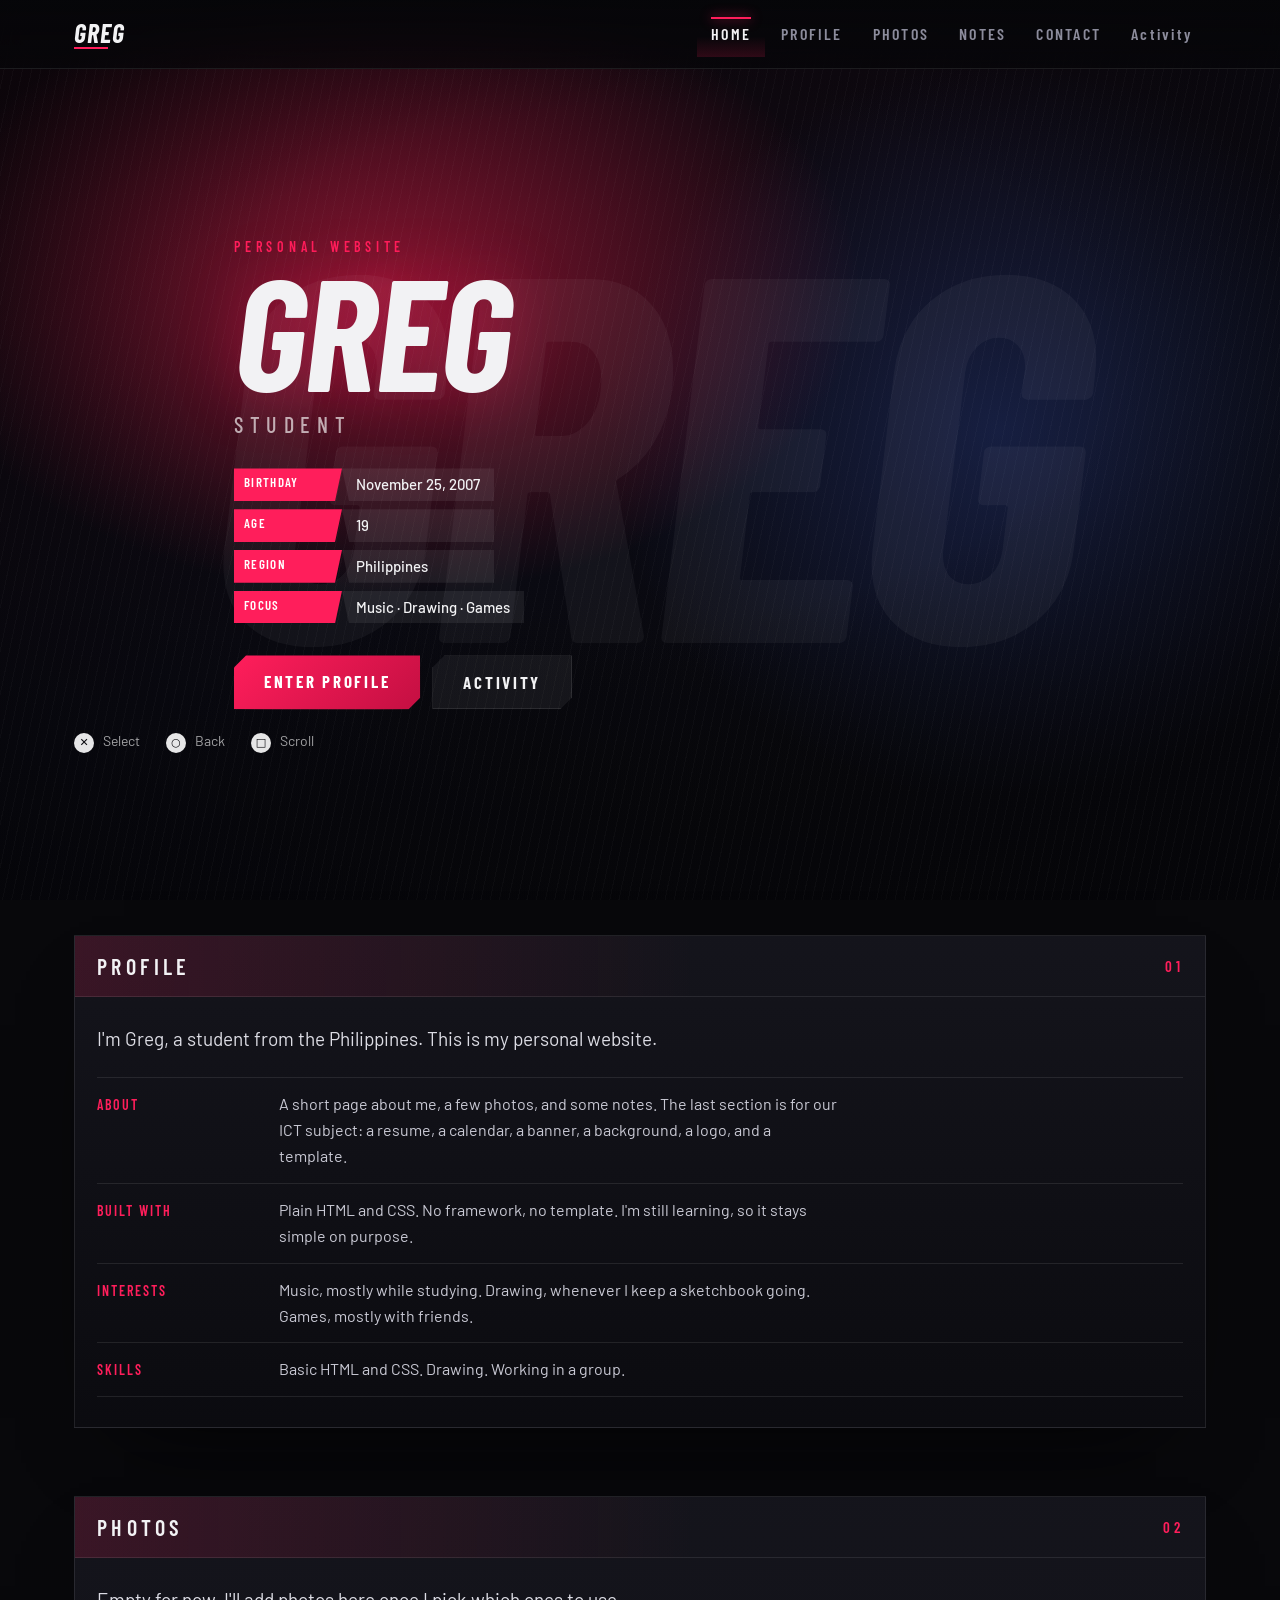
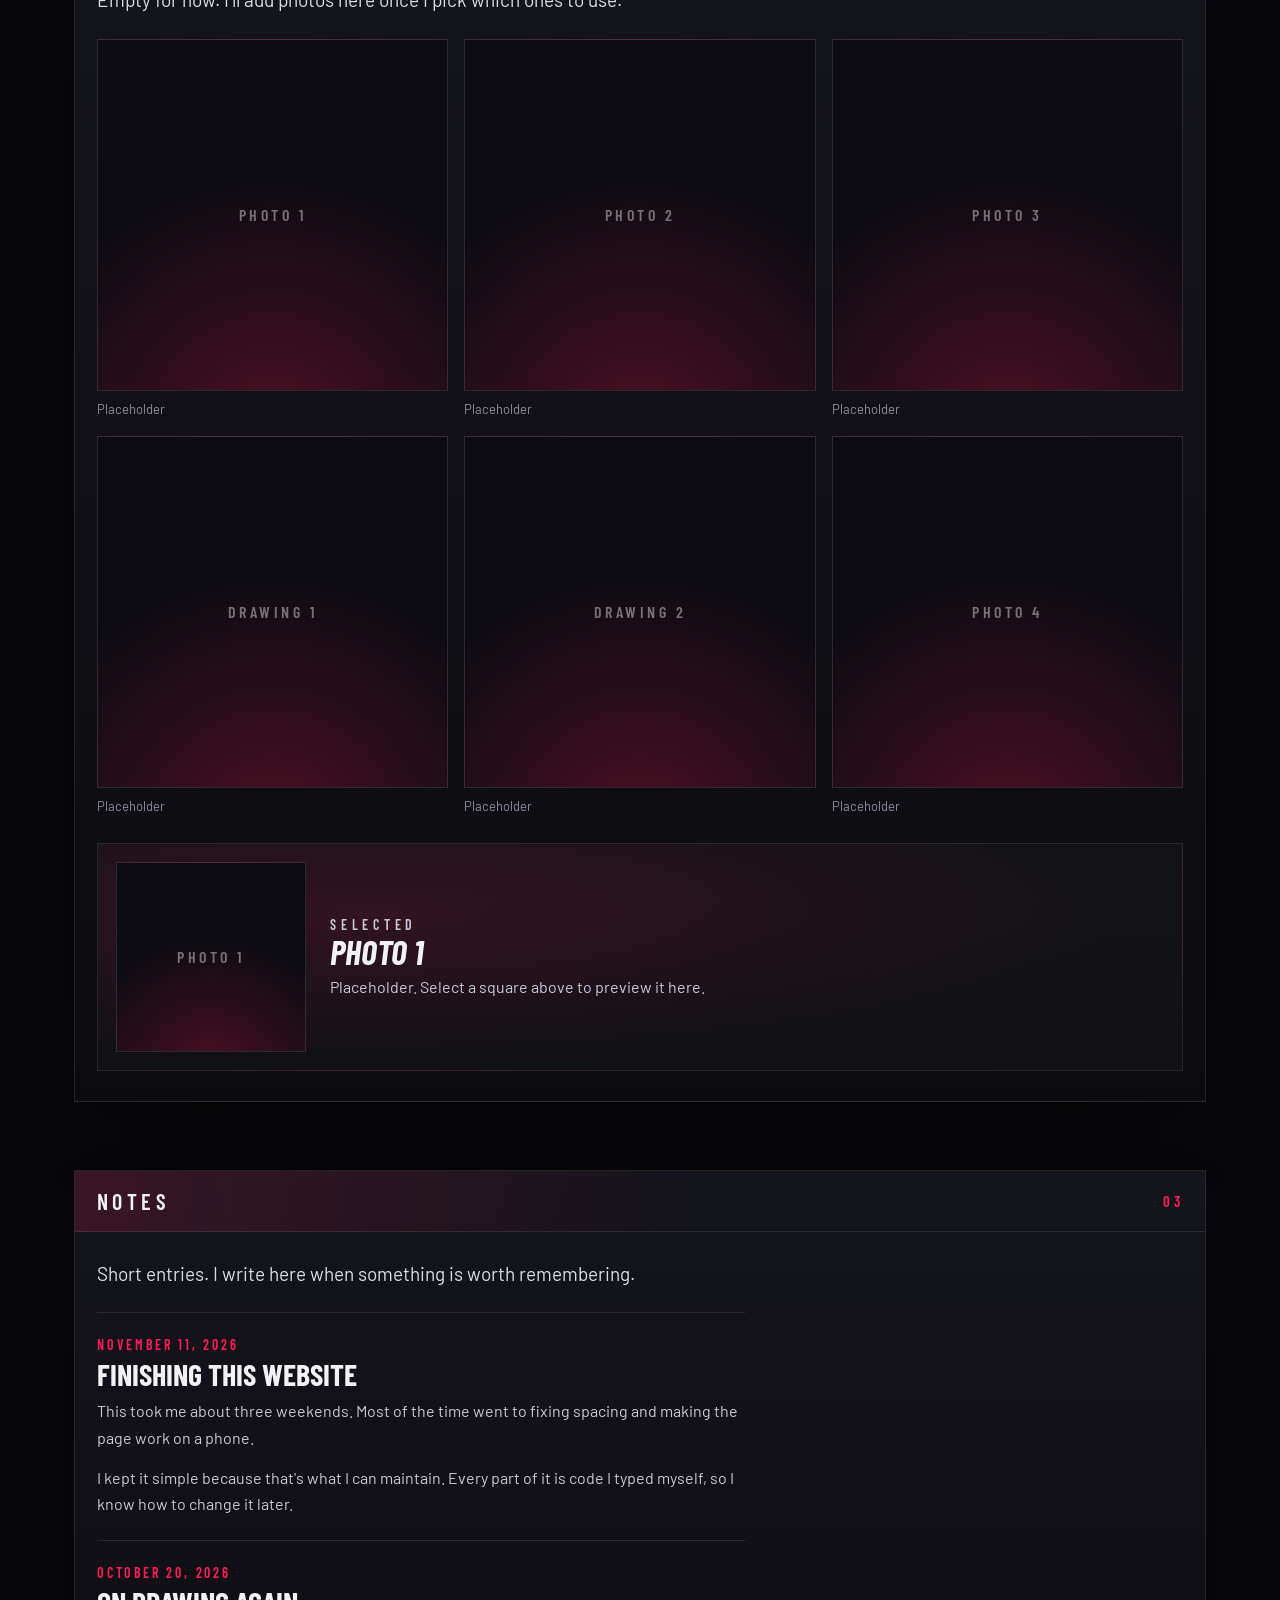
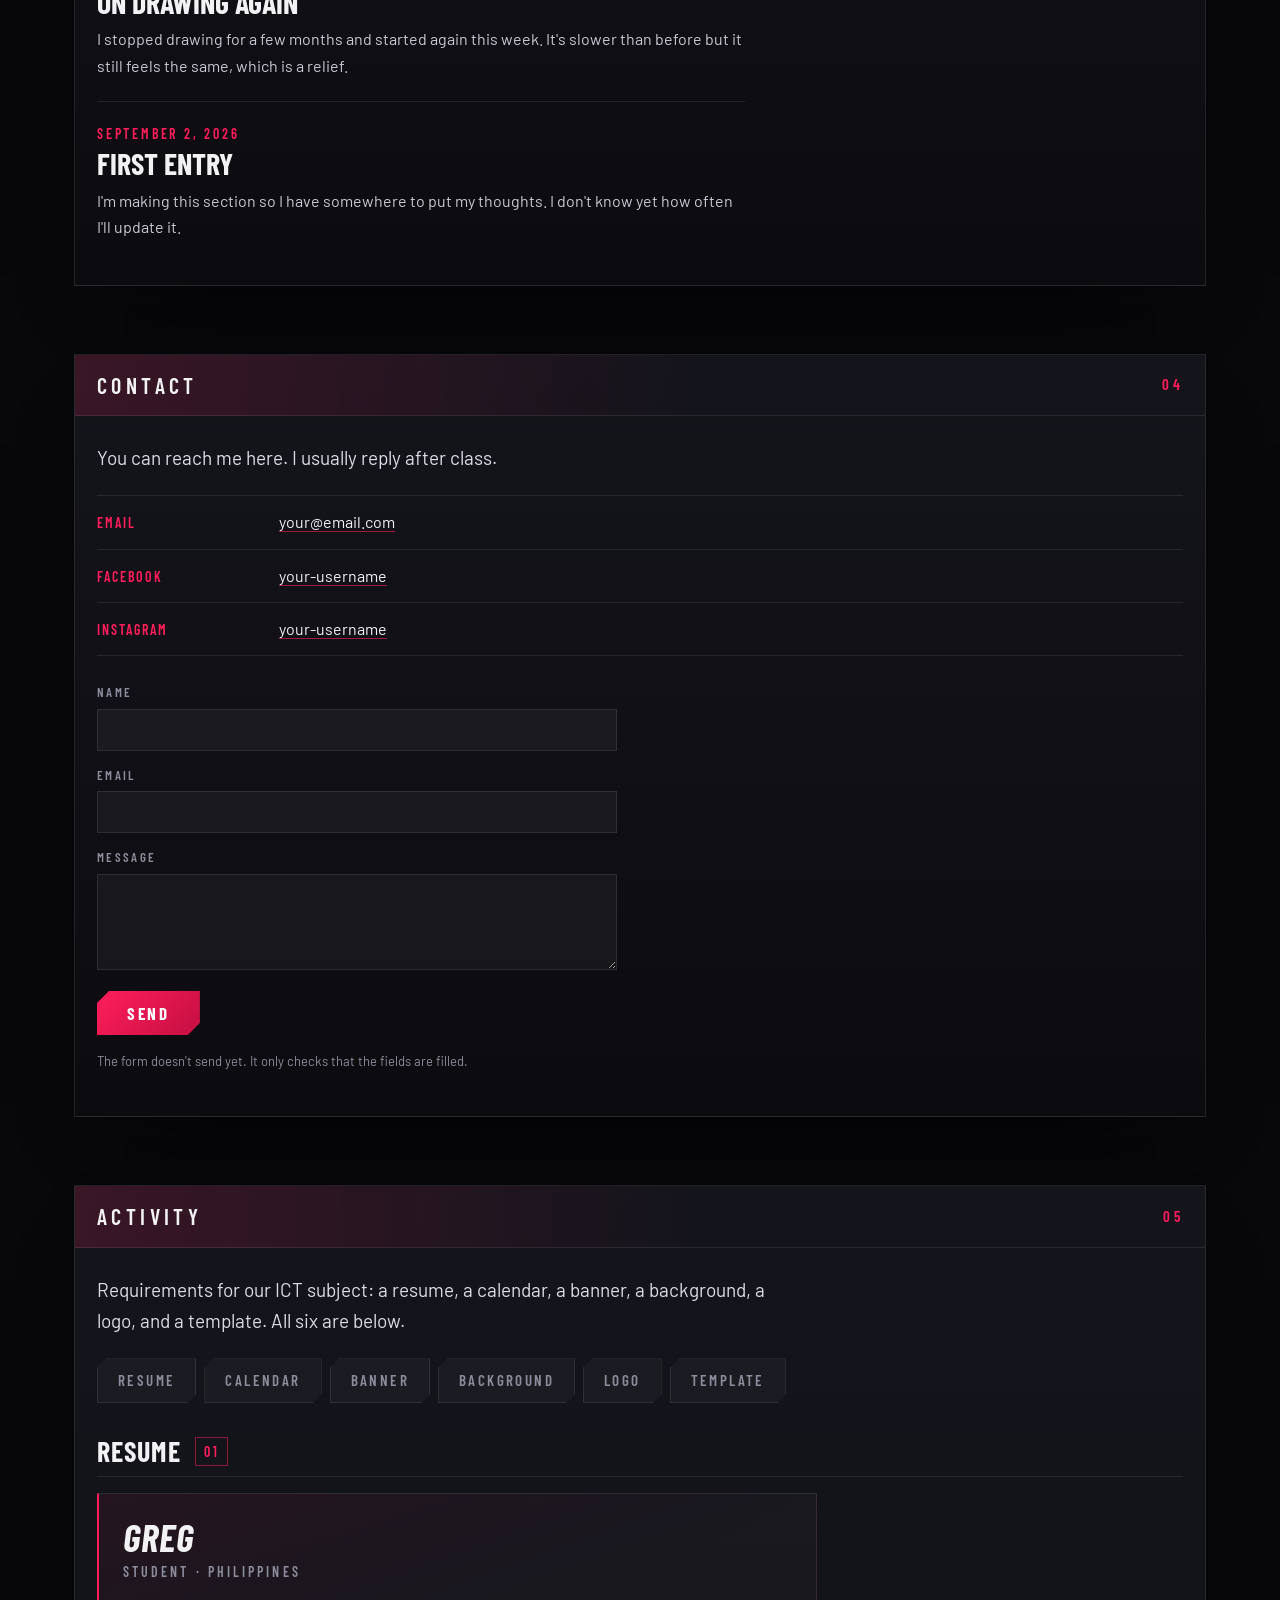
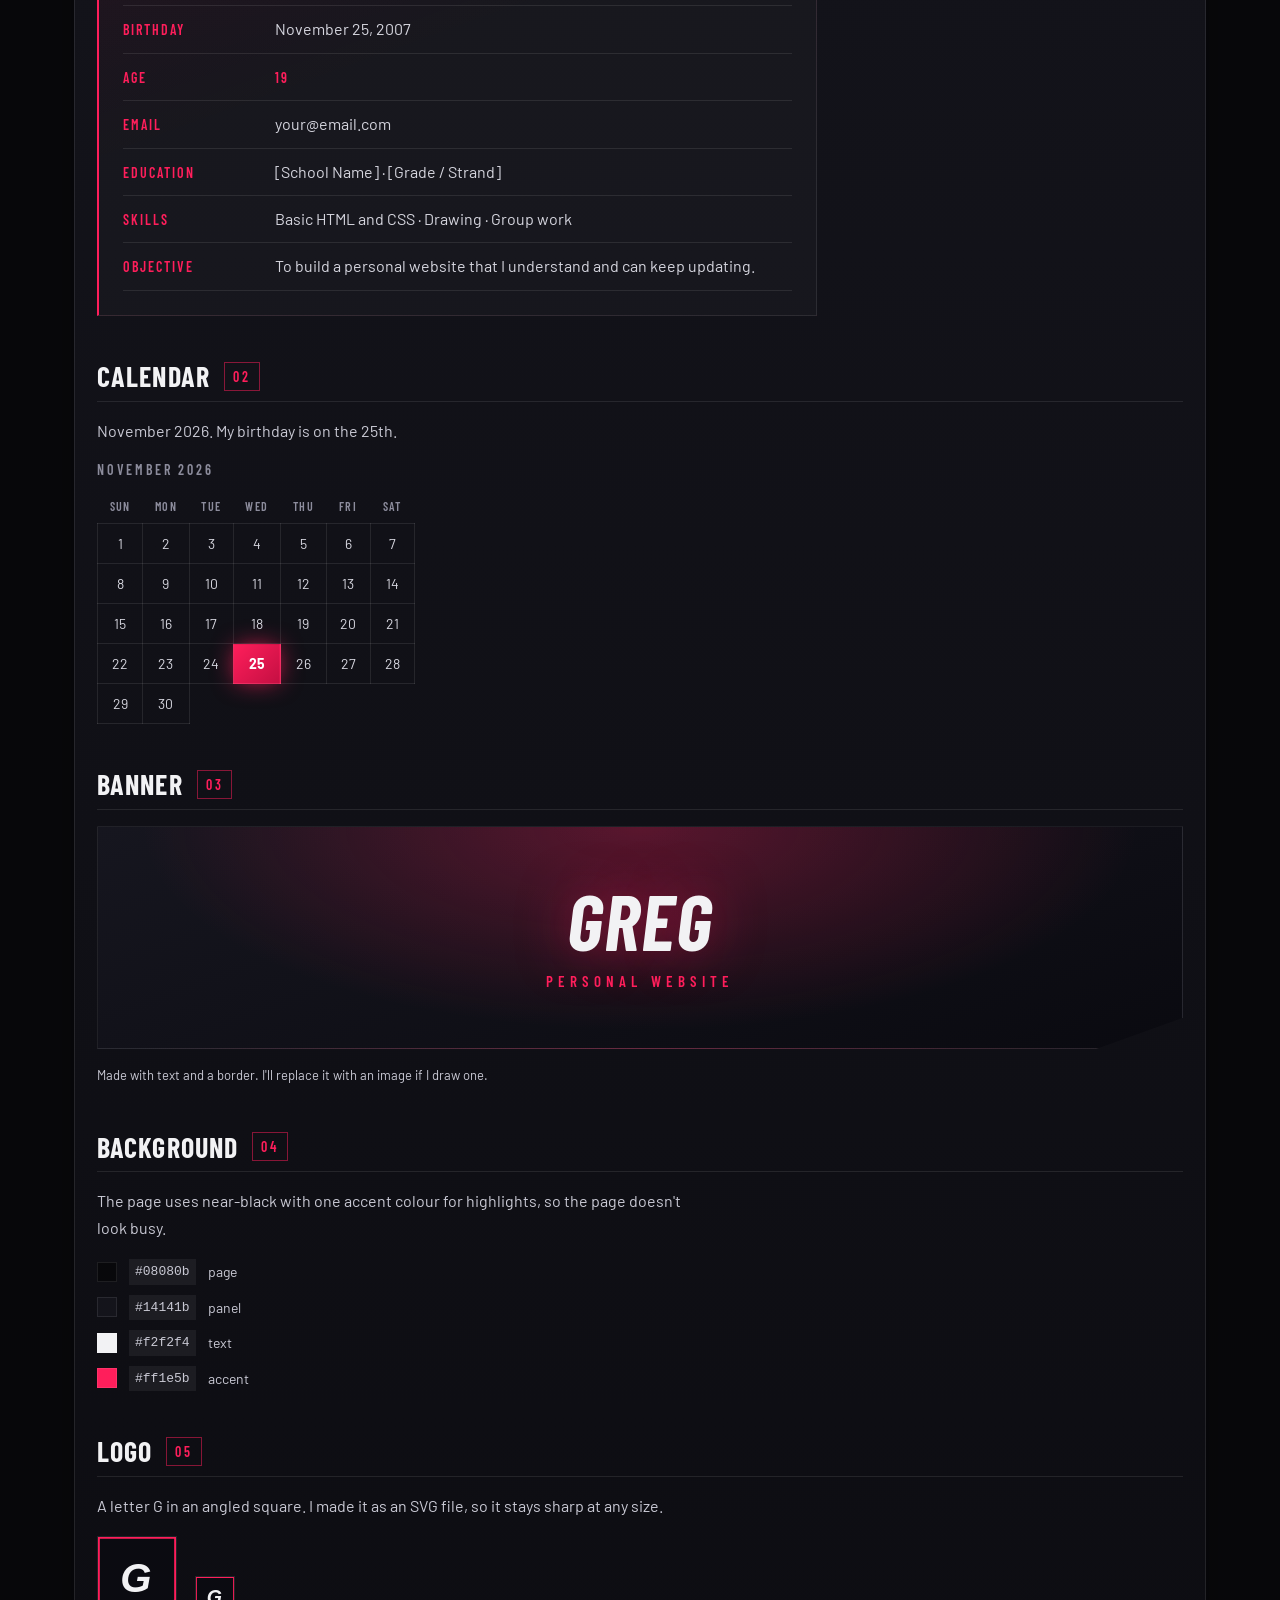
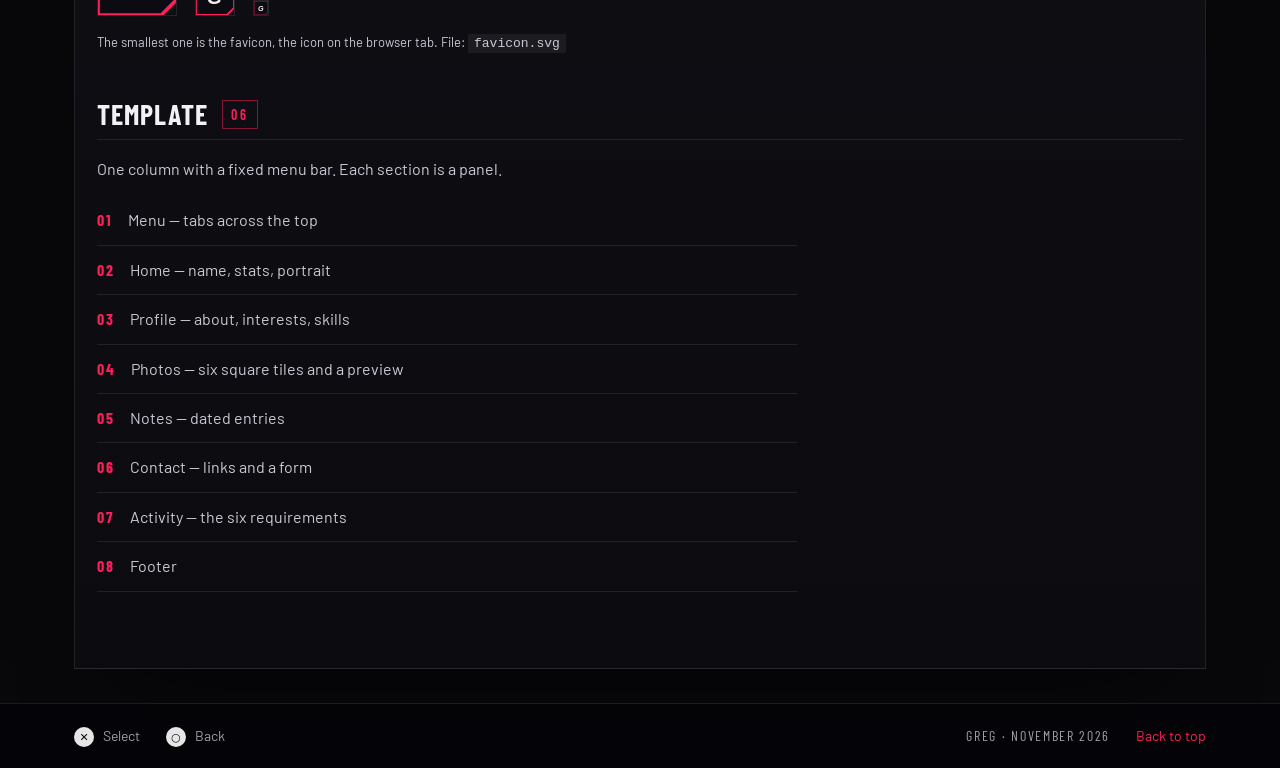
==== commit 62cfe204: "Move the picture into a square gallery in Photos - Remove the home portrait frame and its P1 badge; " ====
--- a/index.html
+++ b/index.html
@@ -46,14 +46,6 @@
   <p class="ghost-word" aria-hidden="true">GREG</p>
 
   <div class="select-inner">
-    <div class="art">
-      <div class="art-slot">
-        <span>Portrait</span>
-        <small>Placeholder</small>
-      </div>
-      <p class="art-tag">P1</p>
-    </div>
-
     <div class="select-copy">
       <p class="eyebrow">Personal Website</p>
       <h1>GREG</h1>
@@ -137,27 +129,43 @@
         <span>02</span>
       </div>
       <div class="panel-body">
-        <div class="preview">
-          <div class="preview-art" id="previewArt">
-            <span>Photo</span>
-          </div>
-          <div class="preview-copy">
+        <p class="lede">Empty for now. I'll add photos here once I pick which ones to use.</p>
+
+        <div class="gallery">
+          <figure class="tile">
+            <div class="pic"><span>Photo 1</span></div>
+            <figcaption>Placeholder</figcaption>
+          </figure>
+          <figure class="tile">
+            <div class="pic"><span>Photo 2</span></div>
+            <figcaption>Placeholder</figcaption>
+          </figure>
+          <figure class="tile">
+            <div class="pic"><span>Photo 3</span></div>
+            <figcaption>Placeholder</figcaption>
+          </figure>
+          <figure class="tile">
+            <div class="pic"><span>Drawing 1</span></div>
+            <figcaption>Placeholder</figcaption>
+          </figure>
+          <figure class="tile">
+            <div class="pic"><span>Drawing 2</span></div>
+            <figcaption>Placeholder</figcaption>
+          </figure>
+          <figure class="tile">
+            <div class="pic"><span>Photo 4</span></div>
+            <figcaption>Placeholder</figcaption>
+          </figure>
+        </div>
+
+        <div class="viewer" id="viewer">
+          <div class="viewer-pic" id="viewerPic"><span>Photo 1</span></div>
+          <div class="viewer-copy">
             <p class="eyebrow">Selected</p>
-            <h2 id="previewName">Photo</h2>
-            <p id="previewText">Empty for now. I'll add photos here once I pick which ones to use.</p>
-          </div>
-        </div>
-
-        <p class="rail-label">Slots</p>
-        <div class="rail" id="rail">
-          <button class="slot is-on" data-name="Photo" data-kind="Photo"><span>1</span></button>
-          <button class="slot" data-name="Photo" data-kind="Photo"><span>2</span></button>
-          <button class="slot" data-name="Photo" data-kind="Photo"><span>3</span></button>
-          <button class="slot" data-name="Drawing" data-kind="Drawing"><span>4</span></button>
-          <button class="slot" data-name="Drawing" data-kind="Drawing"><span>5</span></button>
-          <button class="slot" data-name="Photo" data-kind="Photo"><span>6</span></button>
-        </div>
-        <p class="foot-note">All six are placeholders. Select a slot to preview it.</p>
+            <h2 id="viewerName">Photo 1</h2>
+            <p>Placeholder. Select a square above to preview it here.</p>
+          </div>
+        </div>
       </div>
     </div>
   </div>
@@ -345,7 +353,7 @@
             <li>Menu — tabs across the top</li>
             <li>Home — name, stats, portrait</li>
             <li>Profile — about, interests, skills</li>
-            <li>Photos — six slots and a preview</li>
+            <li>Photos — six square tiles and a preview</li>
             <li>Notes — dated entries</li>
             <li>Contact — links and a form</li>
             <li>Activity — the six requirements</li>
--- a/style.css
+++ b/style.css
@@ -246,58 +246,10 @@
   margin: 0 auto;
   padding: 0 24px;
   display: grid;
-  grid-template-columns: 0.9fr 1.1fr;
-  gap: 56px;
+  grid-template-columns: 1fr;
+  gap: 40px;
   align-items: center;
-}
-
-.art {
-  position: relative;
-}
-
-.art-slot {
-  aspect-ratio: 3 / 3.6;
-  max-height: 440px;
-  border: 1px solid rgba(255, 255, 255, 0.14);
-  background:
-    linear-gradient(200deg, rgba(255, 30, 91, 0.22), transparent 55%),
-    radial-gradient(circle at 50% 120%, rgba(255, 30, 91, 0.35), transparent 60%),
-    #101018;
-  display: flex;
-  flex-direction: column;
-  align-items: center;
-  justify-content: center;
-  gap: 6px;
-  font-family: var(--head);
-  font-size: 22px;
-  font-weight: 600;
-  letter-spacing: 0.28em;
-  text-transform: uppercase;
-  color: rgba(255, 255, 255, 0.32);
-  clip-path: polygon(0 0, 100% 0, 100% 88%, 88% 100%, 0 100%);
-  box-shadow: 0 40px 90px -30px rgba(255, 30, 91, 0.55);
-}
-
-.art-slot small {
-  font-family: var(--body);
-  font-size: 12px;
-  letter-spacing: 0.18em;
-  color: rgba(255, 255, 255, 0.24);
-}
-
-.art-tag {
-  position: absolute;
-  left: -1px;
-  bottom: 34px;
-  margin: 0;
-  padding: 4px 12px;
-  font-family: var(--head);
-  font-size: 14px;
-  font-weight: 700;
-  letter-spacing: 0.16em;
-  background: var(--pink);
-  color: #fff;
-  box-shadow: 0 0 22px rgba(255, 30, 91, 0.7);
+  max-width: 860px;
 }
 
 .eyebrow {
@@ -544,87 +496,74 @@
   padding: 10px 0;
 }
 
-.preview {
+.gallery {
   display: grid;
-  grid-template-columns: 220px 1fr;
-  gap: 24px;
-  align-items: center;
-  padding: 18px;
-  background: radial-gradient(ellipse at 25% 30%, rgba(255, 30, 91, 0.16), transparent 65%), rgba(255, 255, 255, 0.02);
-  border: 1px solid var(--hair);
-}
-
-.preview-art {
-  aspect-ratio: 4 / 3;
-  background: #0b0b11;
+  grid-template-columns: repeat(3, 1fr);
+  gap: 16px;
+  margin: 24px 0 0;
+}
+
+.tile {
+  margin: 0;
+  cursor: pointer;
+}
+
+.pic,
+.viewer-pic {
+  aspect-ratio: 1 / 1;
+  background:
+    radial-gradient(circle at 50% 115%, rgba(255, 30, 91, 0.28), transparent 62%),
+    #0b0b11;
   border: 1px solid rgba(255, 255, 255, 0.12);
   display: grid;
   place-items: center;
   font-family: var(--head);
-  font-size: 17px;
-  font-weight: 600;
-  letter-spacing: 0.24em;
-  text-transform: uppercase;
-  color: rgba(255, 255, 255, 0.4);
-  box-shadow: inset 0 0 60px rgba(255, 30, 91, 0.14);
-}
-
-.preview-copy h2 {
-  font-size: 40px;
+  font-size: 16px;
+  font-weight: 600;
+  letter-spacing: 0.22em;
+  text-transform: uppercase;
+  color: rgba(255, 255, 255, 0.42);
+  transition: border-color 0.15s ease, transform 0.15s ease, box-shadow 0.15s ease;
+}
+
+.tile:hover .pic {
+  border-color: rgba(255, 255, 255, 0.42);
+  transform: translateY(-3px);
+}
+
+.tile.is-on .pic {
+  border-color: var(--pink);
+  color: #fff;
+  box-shadow: 0 0 0 1px var(--pink), 0 18px 40px -18px rgba(255, 30, 91, 0.95);
+}
+
+.tile figcaption {
+  font-size: 13px;
+  color: var(--dim);
+  padding-top: 8px;
+}
+
+.viewer {
+  display: grid;
+  grid-template-columns: 190px 1fr;
+  gap: 24px;
+  align-items: center;
+  margin-top: 26px;
+  padding: 18px;
+  border: 1px solid var(--hair);
+  background: radial-gradient(ellipse at 25% 30%, rgba(255, 30, 91, 0.14), transparent 65%), rgba(255, 255, 255, 0.02);
+}
+
+.viewer-copy h2 {
+  font-size: 34px;
   font-style: italic;
   margin-bottom: 6px;
 }
 
-.preview-copy p {
+.viewer-copy p {
   color: #c9c9d4;
+  margin: 0;
   max-width: 46ch;
-  margin: 0;
-}
-
-.rail-label {
-  font-family: var(--head);
-  font-size: 14px;
-  font-weight: 600;
-  letter-spacing: 0.2em;
-  text-transform: uppercase;
-  color: var(--dim);
-  margin: 26px 0 10px;
-}
-
-.rail {
-  display: grid;
-  grid-template-columns: repeat(auto-fill, minmax(84px, 1fr));
-  gap: 8px;
-}
-
-.slot {
-  aspect-ratio: 1 / 1;
-  border: 1px solid rgba(255, 255, 255, 0.14);
-  background: linear-gradient(160deg, #22222c, #101016);
-  color: rgba(255, 255, 255, 0.55);
-  font-family: var(--head);
-  font-size: 22px;
-  font-weight: 600;
-  display: grid;
-  place-items: center;
-  cursor: pointer;
-  transition: transform 0.15s ease, border-color 0.15s ease;
-}
-
-.slot:hover {
-  transform: translateY(-3px);
-  border-color: rgba(255, 255, 255, 0.4);
-}
-
-.slot.is-on {
-  border-color: var(--pink);
-  background: linear-gradient(160deg, rgba(255, 30, 91, 0.35), #23070f);
-  color: #fff;
-  box-shadow: 0 0 0 1px var(--pink), 0 14px 30px -12px rgba(255, 30, 91, 0.85);
-}
-
-.slot span {
-  pointer-events: none;
 }
 
 .foot-note {
@@ -957,11 +896,6 @@
     padding-top: 24px;
   }
 
-  .art-slot {
-    max-height: 320px;
-    aspect-ratio: 16 / 11;
-  }
-
   .select {
     min-height: auto;
     padding-bottom: 8px;
@@ -972,8 +906,12 @@
     top: 30%;
   }
 
-  .preview {
+  .viewer {
     grid-template-columns: 1fr;
+  }
+
+  .gallery {
+    grid-template-columns: repeat(2, 1fr);
   }
 
   .row,
@@ -1072,8 +1010,9 @@
     font-size: 14px;
   }
 
-  .rail {
-    grid-template-columns: repeat(3, 1fr);
+  .gallery {
+    grid-template-columns: repeat(2, 1fr);
+    gap: 12px;
   }
 
   .cal td {
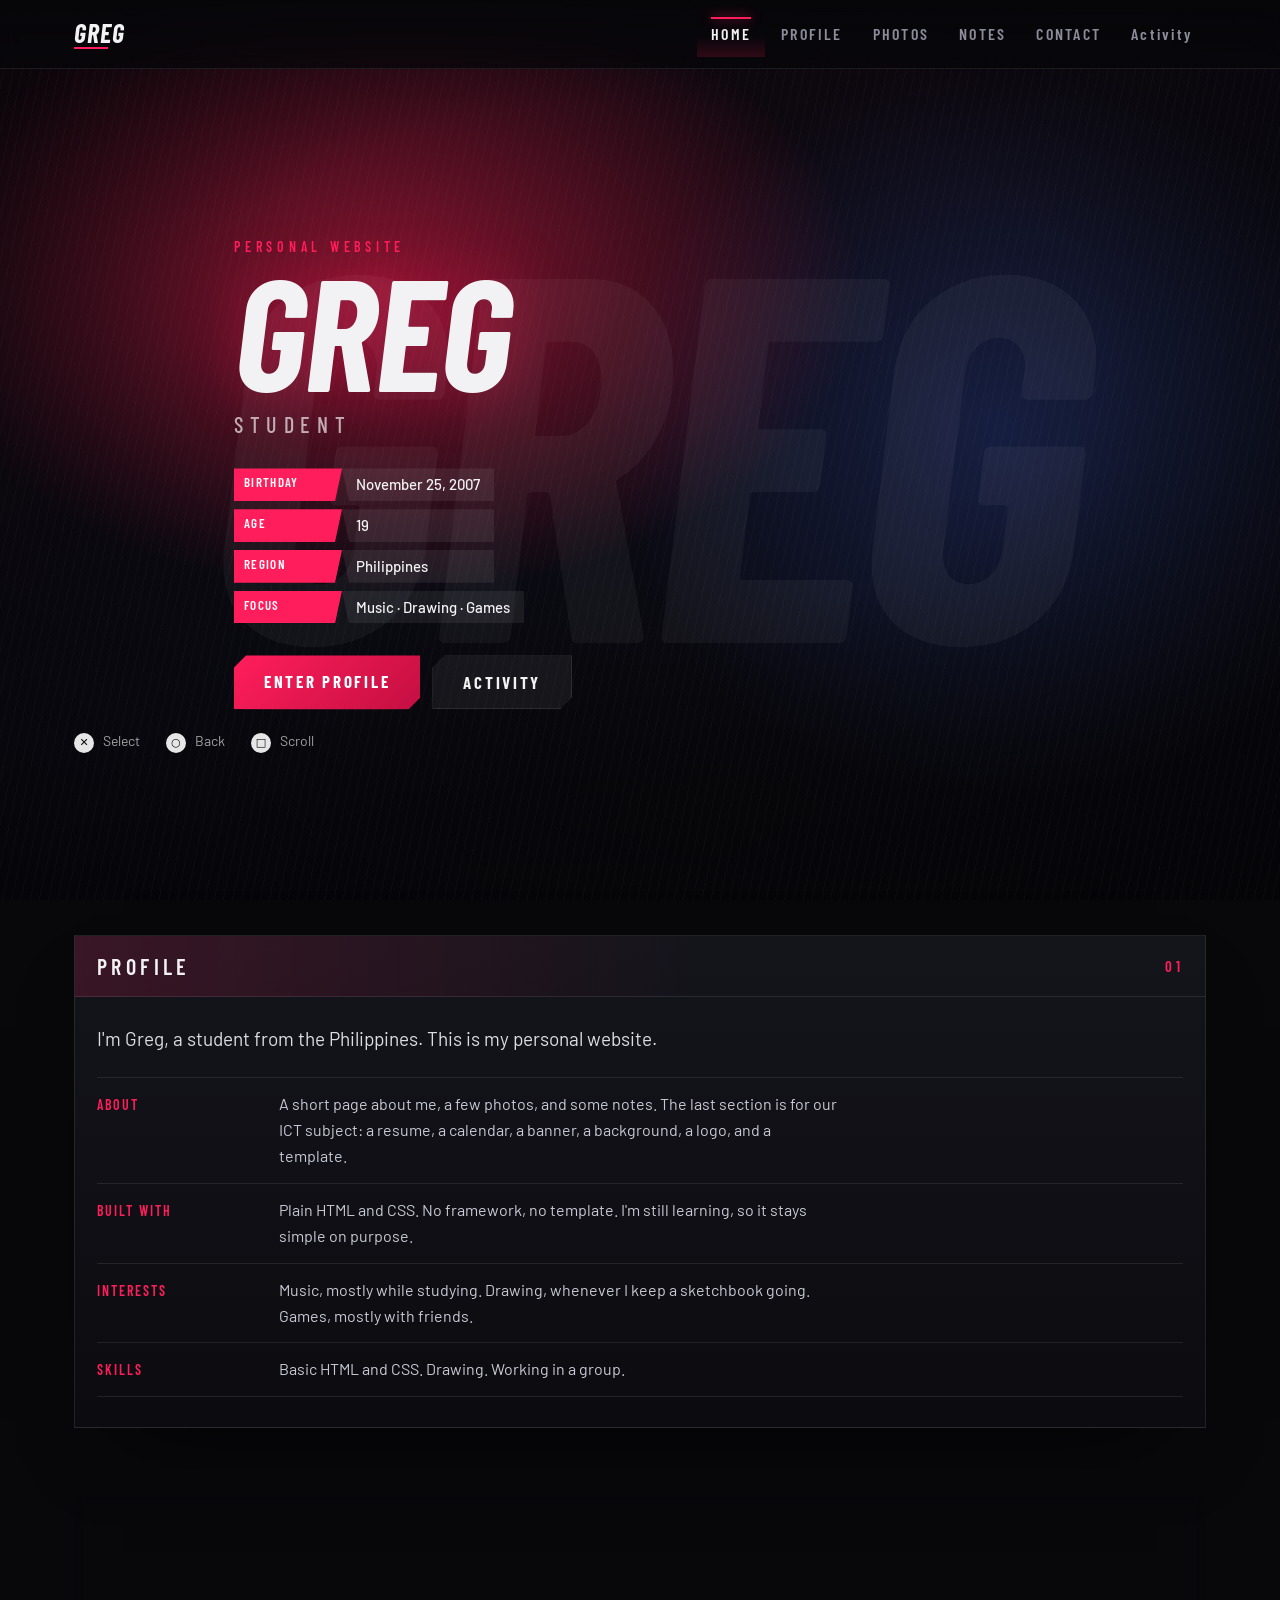
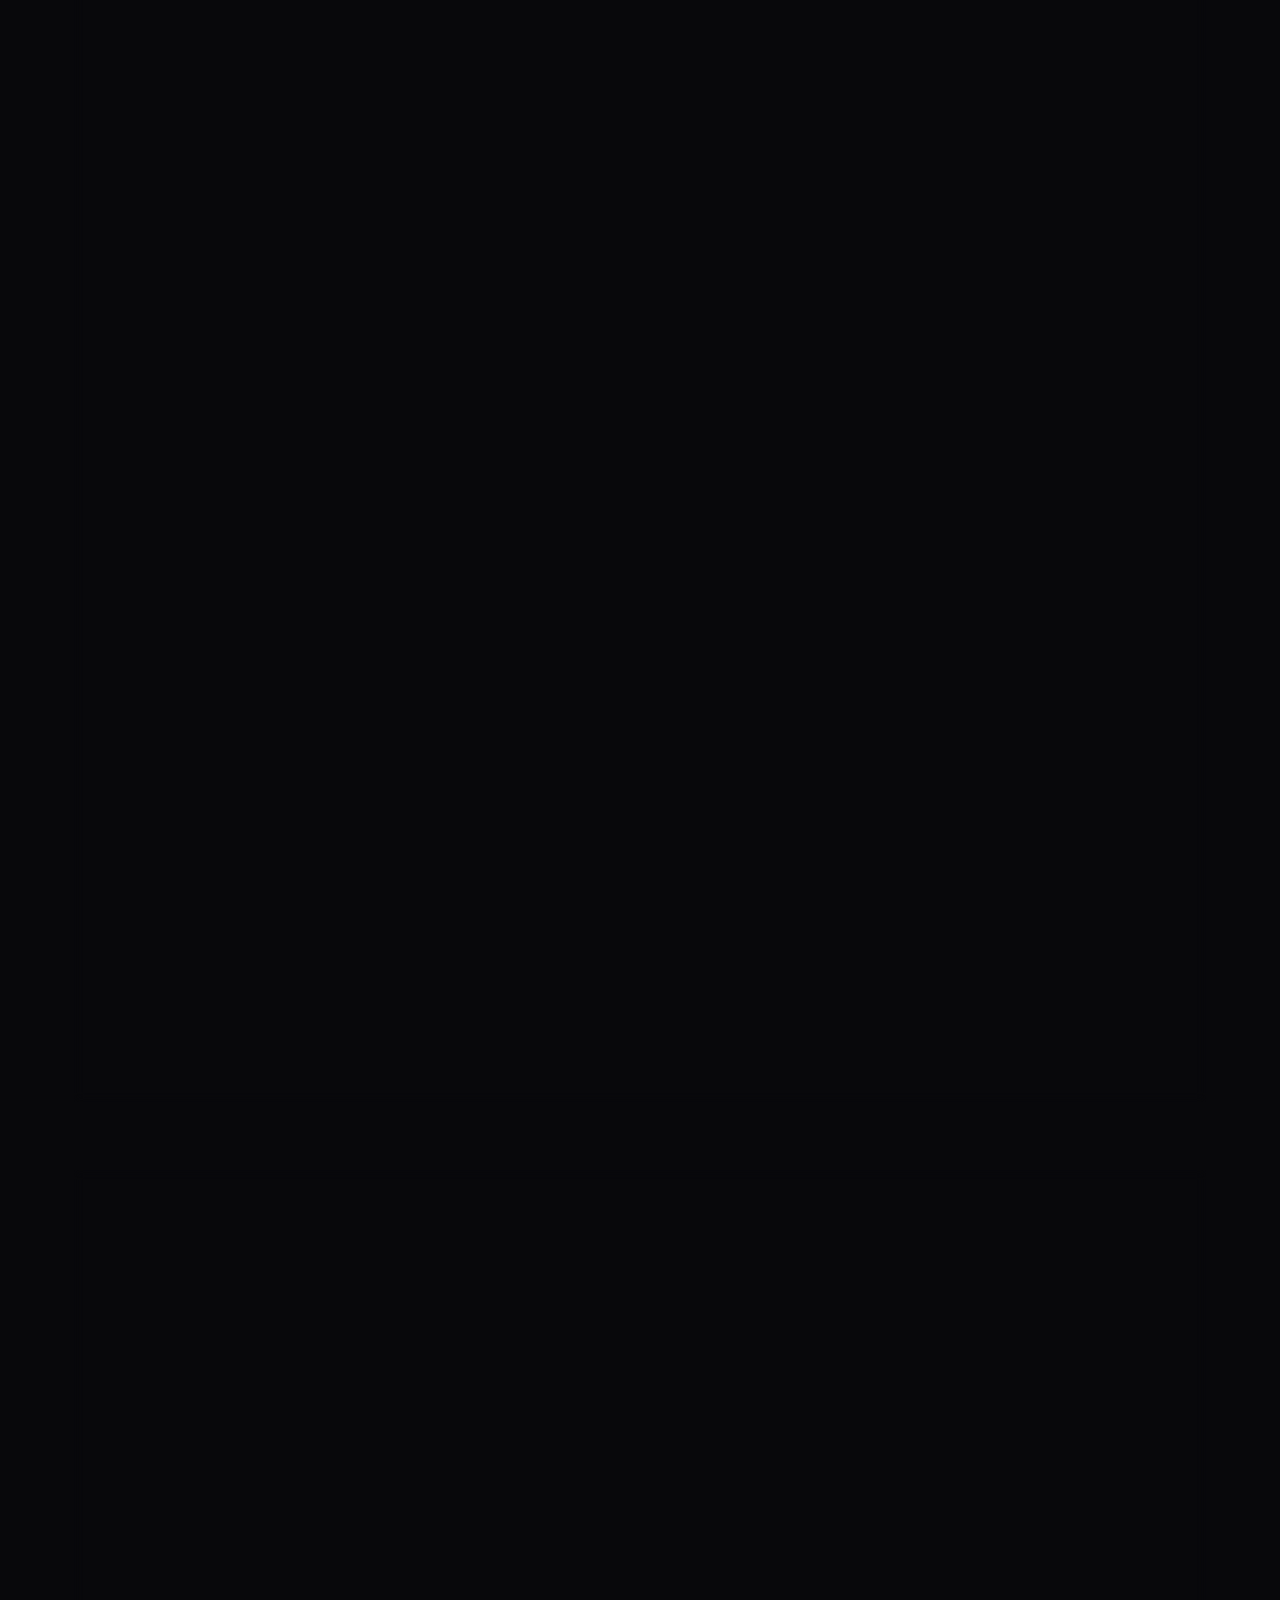
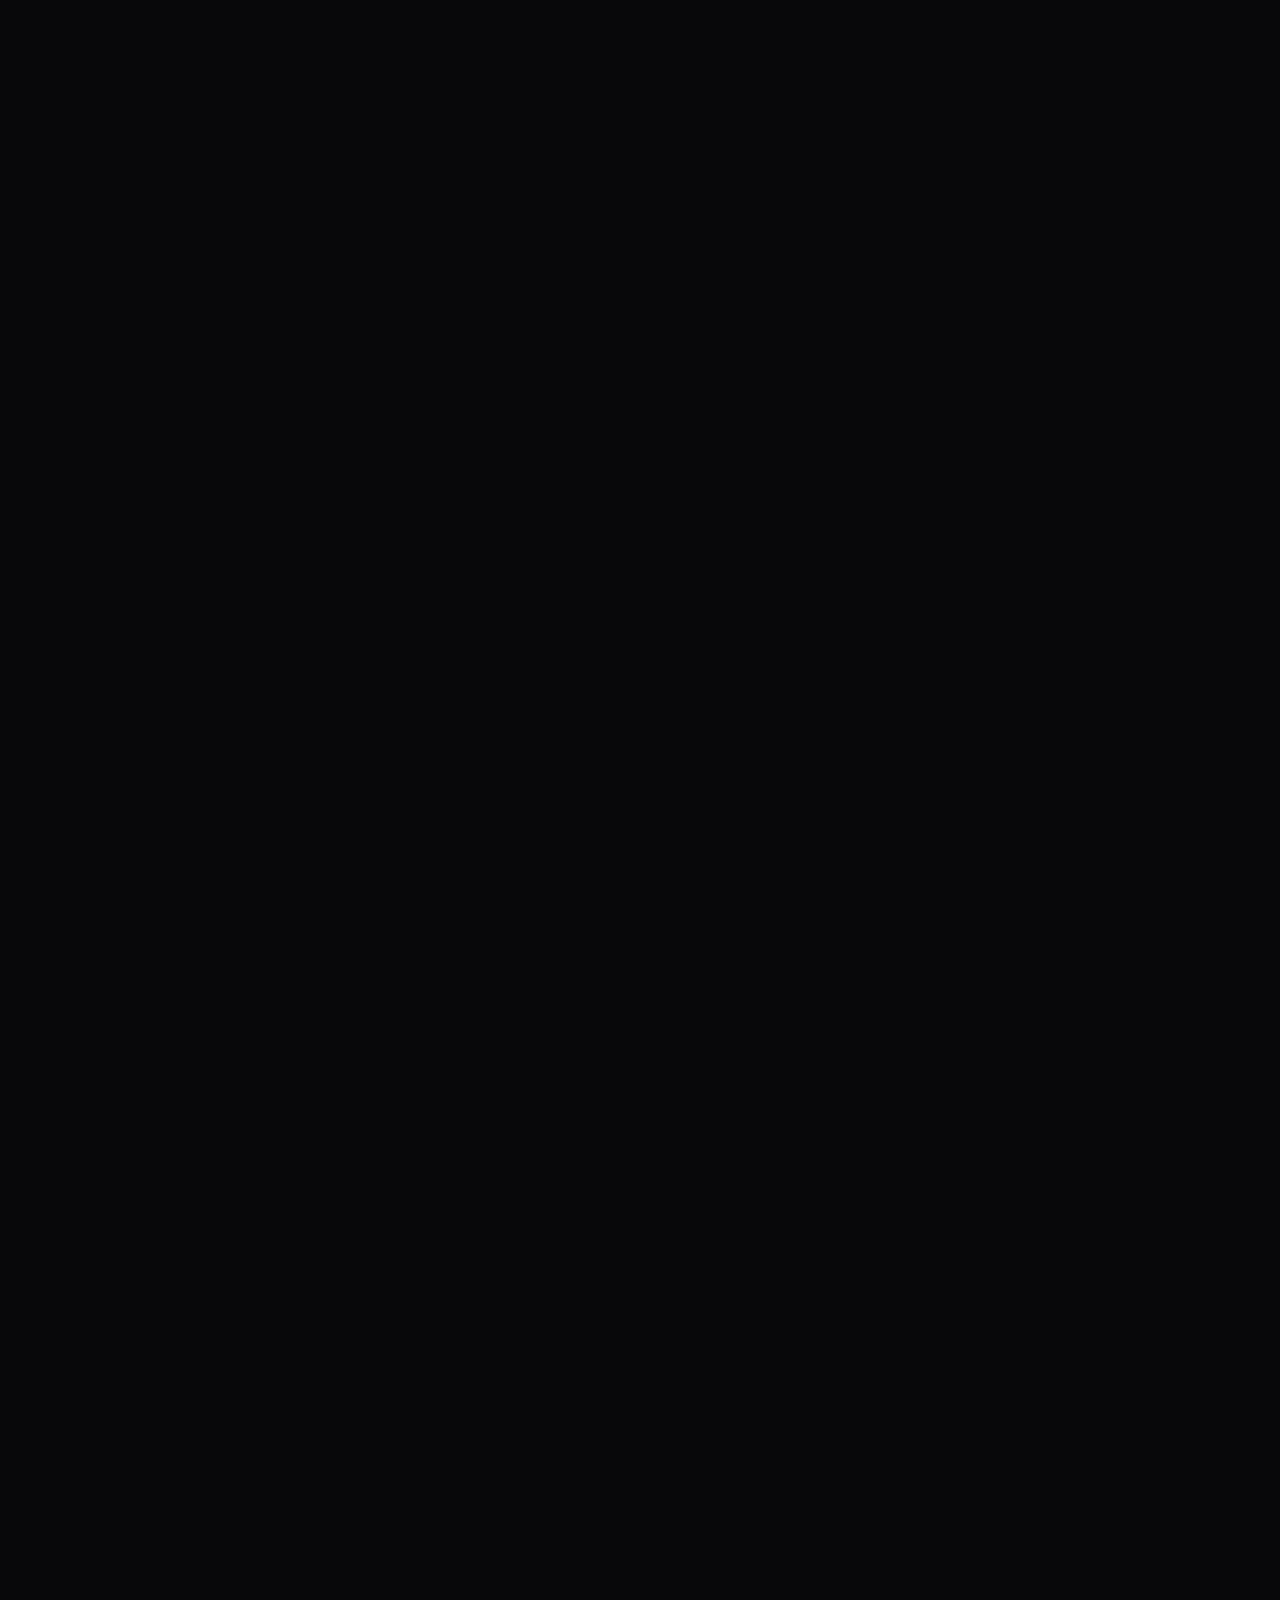
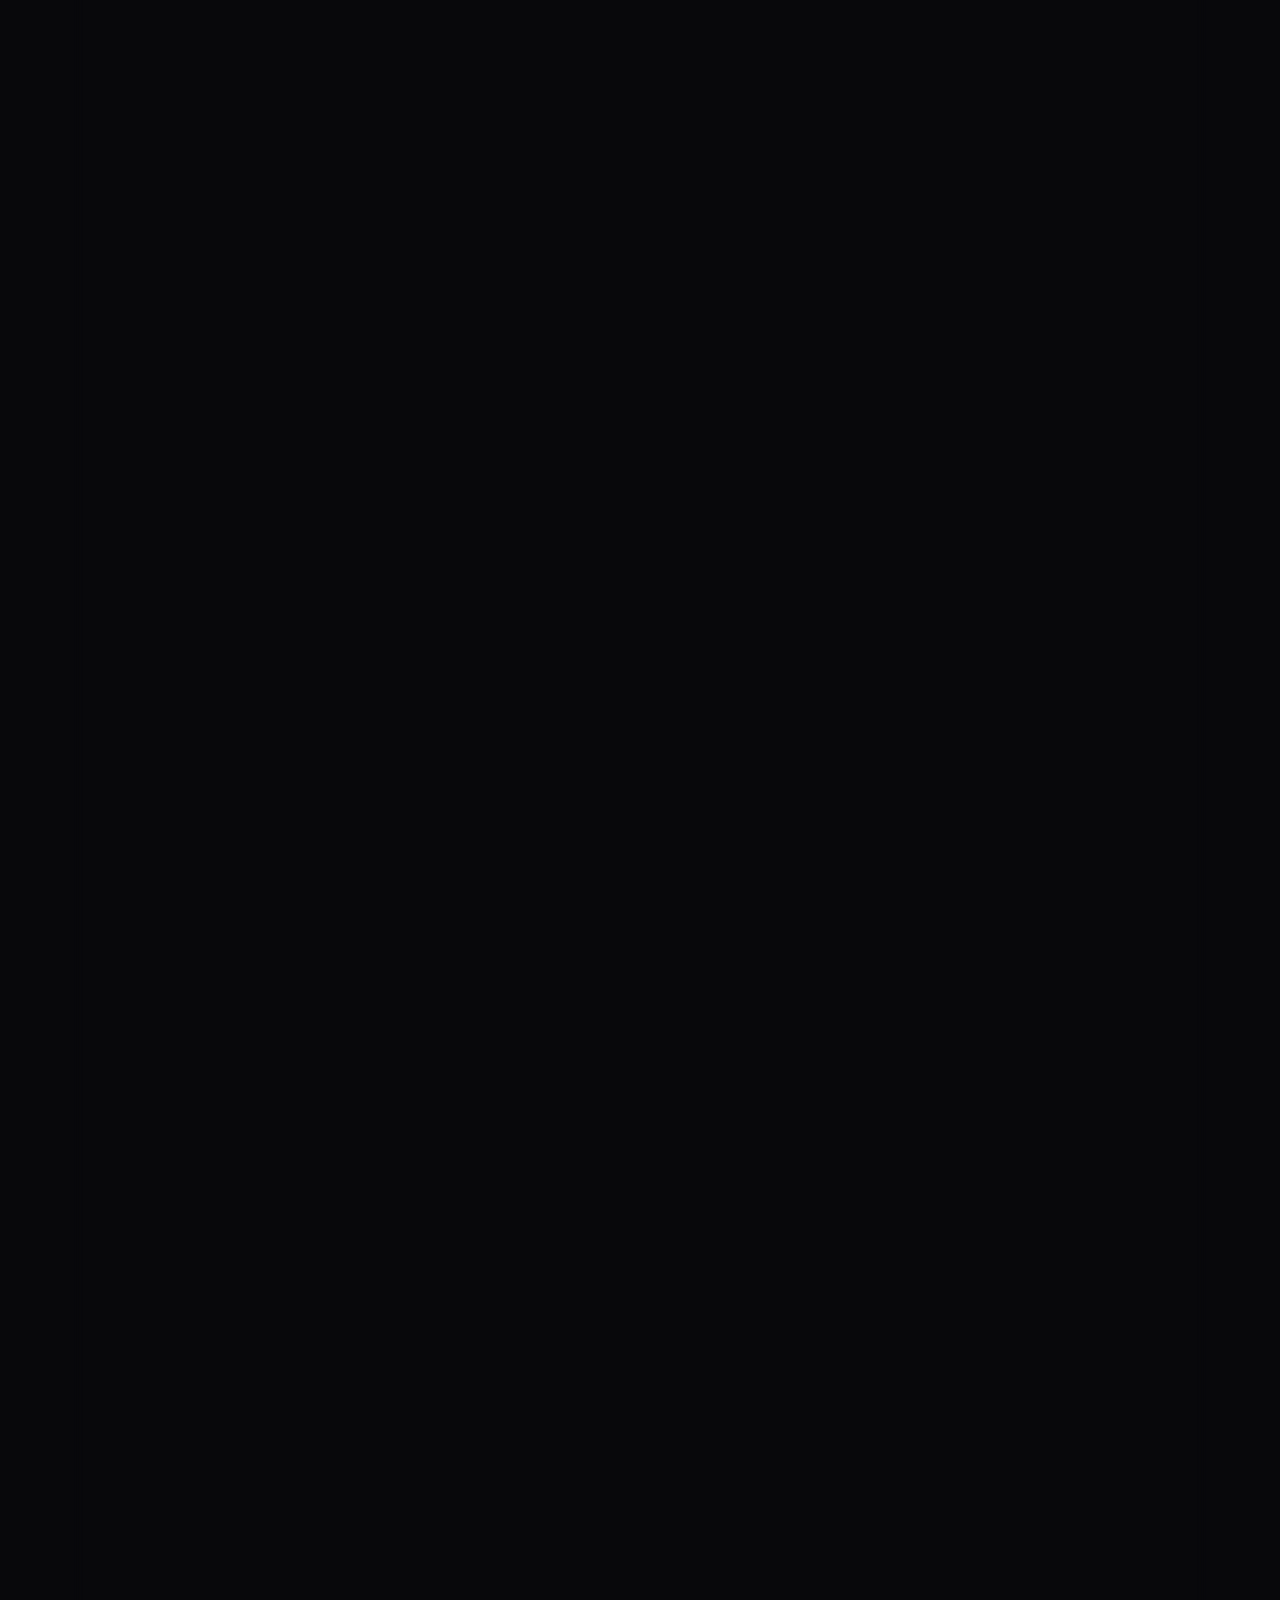
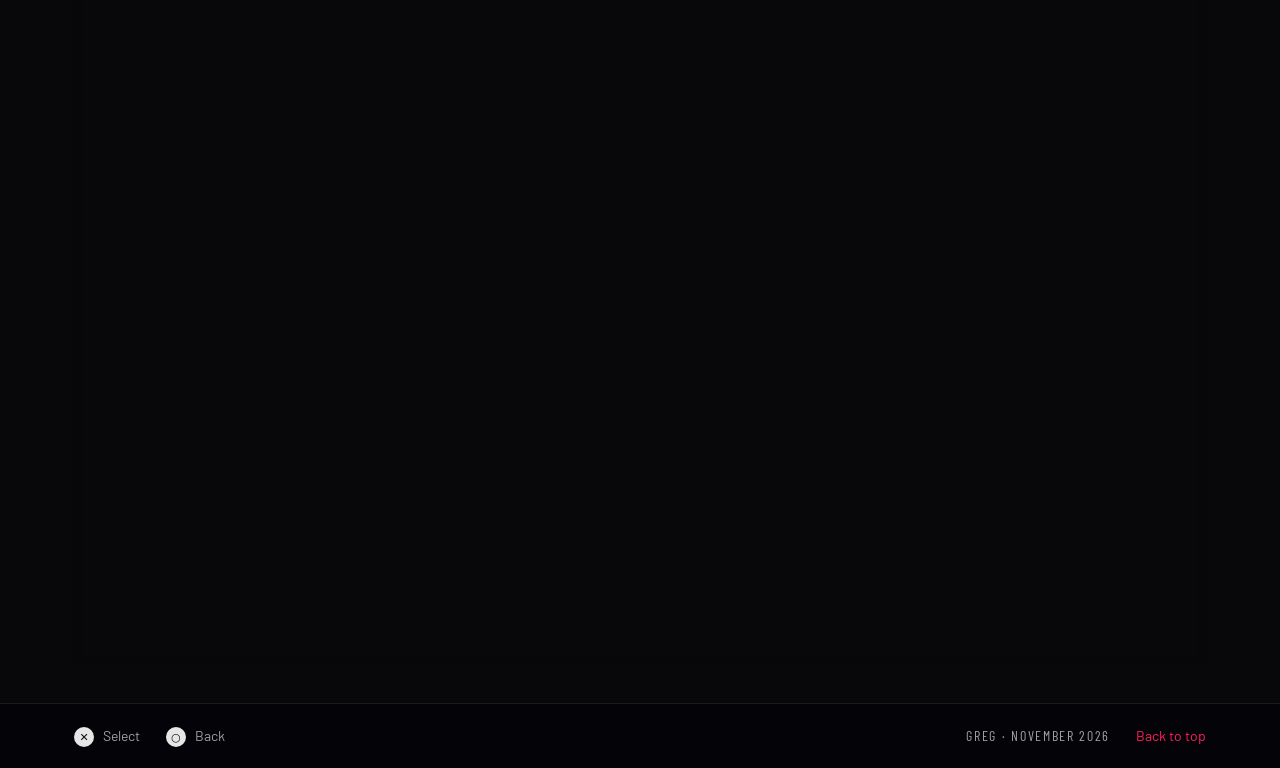
==== commit 1a4ea73b: "Add Greg's photos to the gallery - Crop the four supplied screenshots to clean 900x900 squares in im" ====
--- a/index.html
+++ b/index.html
@@ -129,41 +129,41 @@
         <span>02</span>
       </div>
       <div class="panel-body">
-        <p class="lede">Empty for now. I'll add photos here once I pick which ones to use.</p>
+        <p class="lede">A few photos. Four so far, mostly family and friends.</p>
 
         <div class="gallery">
           <figure class="tile">
-            <div class="pic"><span>Photo 1</span></div>
-            <figcaption>Placeholder</figcaption>
+            <div class="pic"><img src="images/photo-1.jpg" alt="With my sister holding flowers" loading="lazy"></div>
+            <figcaption>With my sister</figcaption>
           </figure>
           <figure class="tile">
-            <div class="pic"><span>Photo 2</span></div>
-            <figcaption>Placeholder</figcaption>
+            <div class="pic"><img src="images/photo-2.jpg" alt="Family gathering at home" loading="lazy"></div>
+            <figcaption>Family at home</figcaption>
           </figure>
           <figure class="tile">
-            <div class="pic"><span>Photo 3</span></div>
-            <figcaption>Placeholder</figcaption>
+            <div class="pic"><img src="images/photo-3.jpg" alt="Me and my cousins after church" loading="lazy"></div>
+            <figcaption>Me and my cousins</figcaption>
           </figure>
           <figure class="tile">
-            <div class="pic"><span>Drawing 1</span></div>
-            <figcaption>Placeholder</figcaption>
-          </figure>
-          <figure class="tile">
-            <div class="pic"><span>Drawing 2</span></div>
-            <figcaption>Placeholder</figcaption>
-          </figure>
-          <figure class="tile">
-            <div class="pic"><span>Photo 4</span></div>
-            <figcaption>Placeholder</figcaption>
+            <div class="pic"><img src="images/photo-4.jpg" alt="Out in the province" loading="lazy"></div>
+            <figcaption>Out in the province</figcaption>
+          </figure>
+          <figure class="tile is-empty">
+            <div class="pic"><span>Photo 5</span></div>
+            <figcaption>Empty for now</figcaption>
+          </figure>
+          <figure class="tile is-empty">
+            <div class="pic"><span>Photo 6</span></div>
+            <figcaption>Empty for now</figcaption>
           </figure>
         </div>
 
         <div class="viewer" id="viewer">
-          <div class="viewer-pic" id="viewerPic"><span>Photo 1</span></div>
+          <div class="viewer-pic" id="viewerPic"><img src="images/photo-1.jpg" alt="With my sister holding flowers"></div>
           <div class="viewer-copy">
             <p class="eyebrow">Selected</p>
-            <h2 id="viewerName">Photo 1</h2>
-            <p>Placeholder. Select a square above to preview it here.</p>
+            <h2 id="viewerName">With my sister</h2>
+            <p id="viewerText" class="viewer-text">Select any square above to see it bigger here.</p>
           </div>
         </div>
       </div>
@@ -353,7 +353,7 @@
             <li>Menu — tabs across the top</li>
             <li>Home — name, stats, portrait</li>
             <li>Profile — about, interests, skills</li>
-            <li>Photos — six square tiles and a preview</li>
+            <li>Photos — square tiles and a preview</li>
             <li>Notes — dated entries</li>
             <li>Contact — links and a form</li>
             <li>Activity — the six requirements</li>
--- a/style.css
+++ b/style.css
@@ -506,11 +506,17 @@
 .tile {
   margin: 0;
   cursor: pointer;
+  outline: none;
+}
+
+.tile.is-empty .pic {
+  cursor: default;
 }
 
 .pic,
 .viewer-pic {
   aspect-ratio: 1 / 1;
+  overflow: hidden;
   background:
     radial-gradient(circle at 50% 115%, rgba(255, 30, 91, 0.28), transparent 62%),
     #0b0b11;
@@ -529,6 +535,23 @@
 .tile:hover .pic {
   border-color: rgba(255, 255, 255, 0.42);
   transform: translateY(-3px);
+}
+
+.tile.is-empty:hover .pic {
+  border-color: rgba(255, 255, 255, 0.12);
+  transform: none;
+}
+
+.pic img,
+.viewer-pic img {
+  width: 100%;
+  height: 100%;
+  object-fit: cover;
+  display: block;
+}
+
+.tile.is-on .pic img {
+  filter: saturate(1.1);
 }
 
 .tile.is-on .pic {
@@ -564,6 +587,10 @@
   color: #c9c9d4;
   margin: 0;
   max-width: 46ch;
+}
+
+.viewer-text {
+  font-size: 15px;
 }
 
 .foot-note {
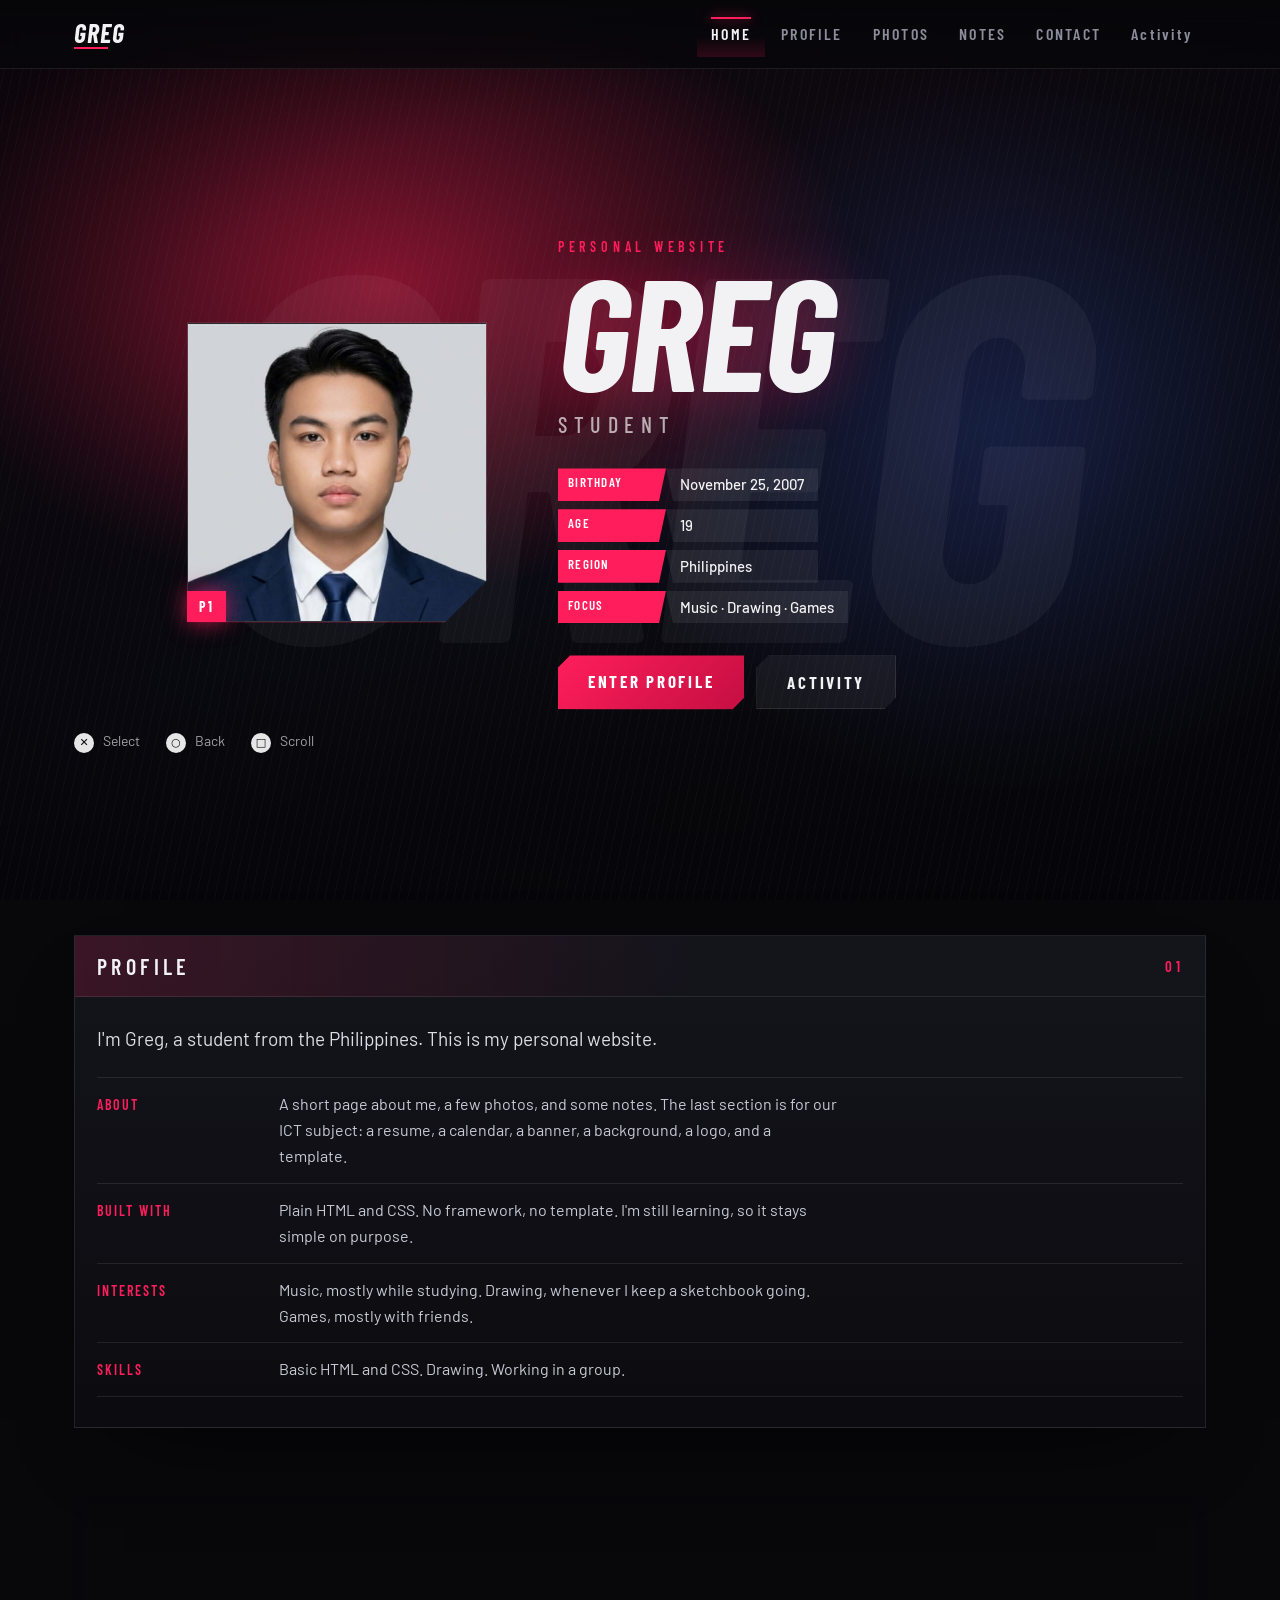
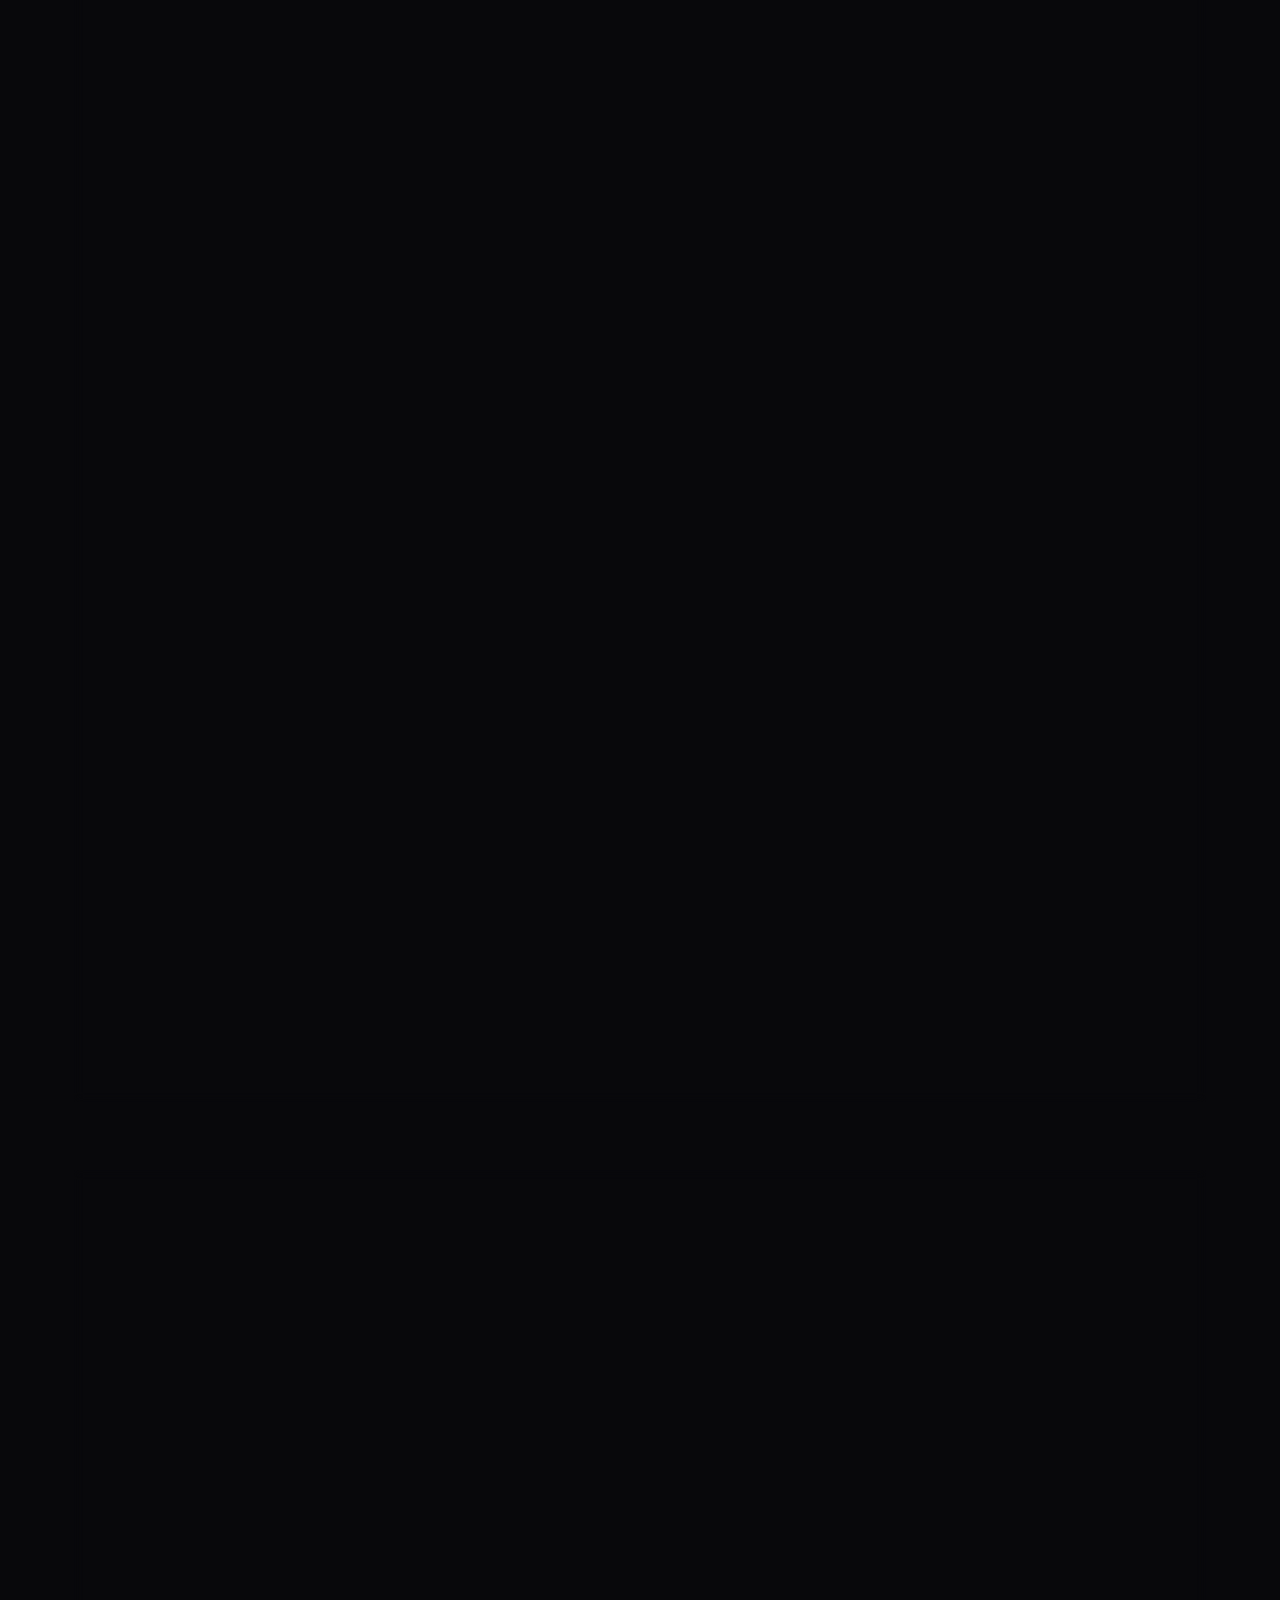
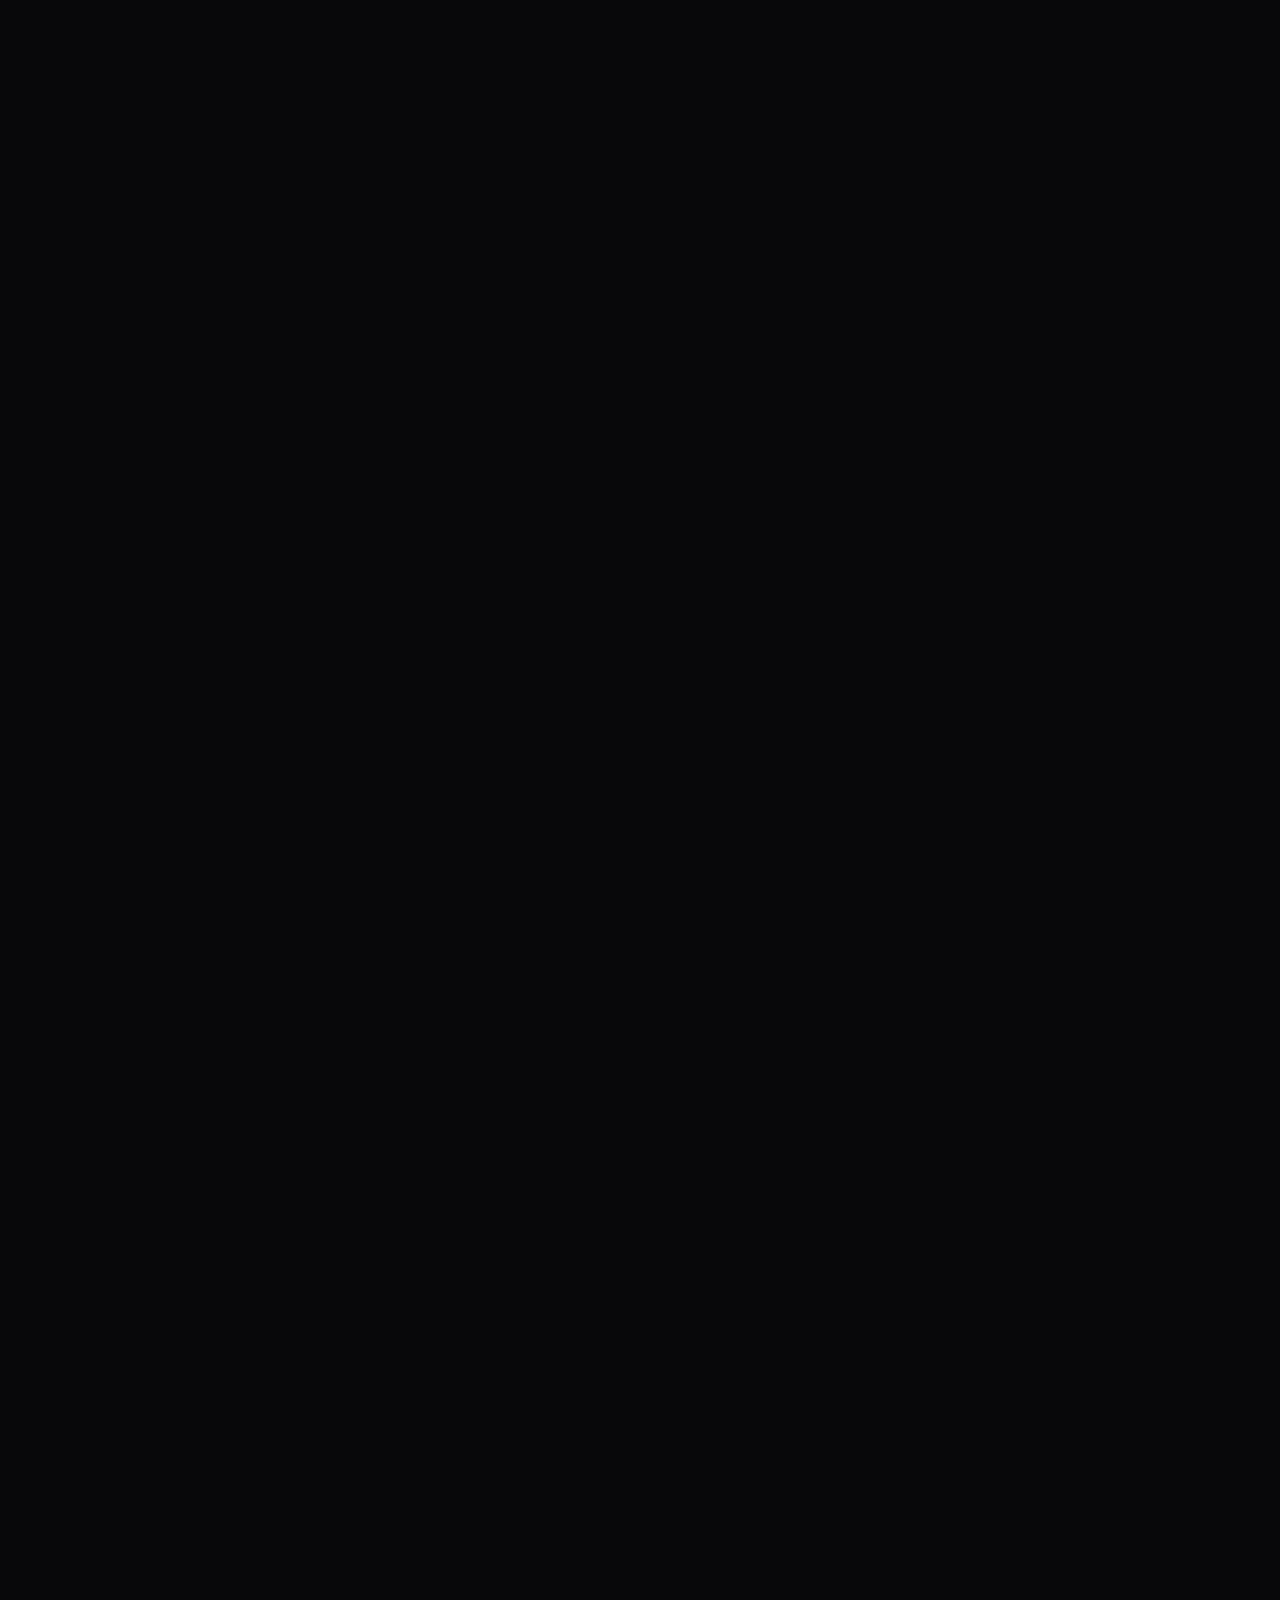
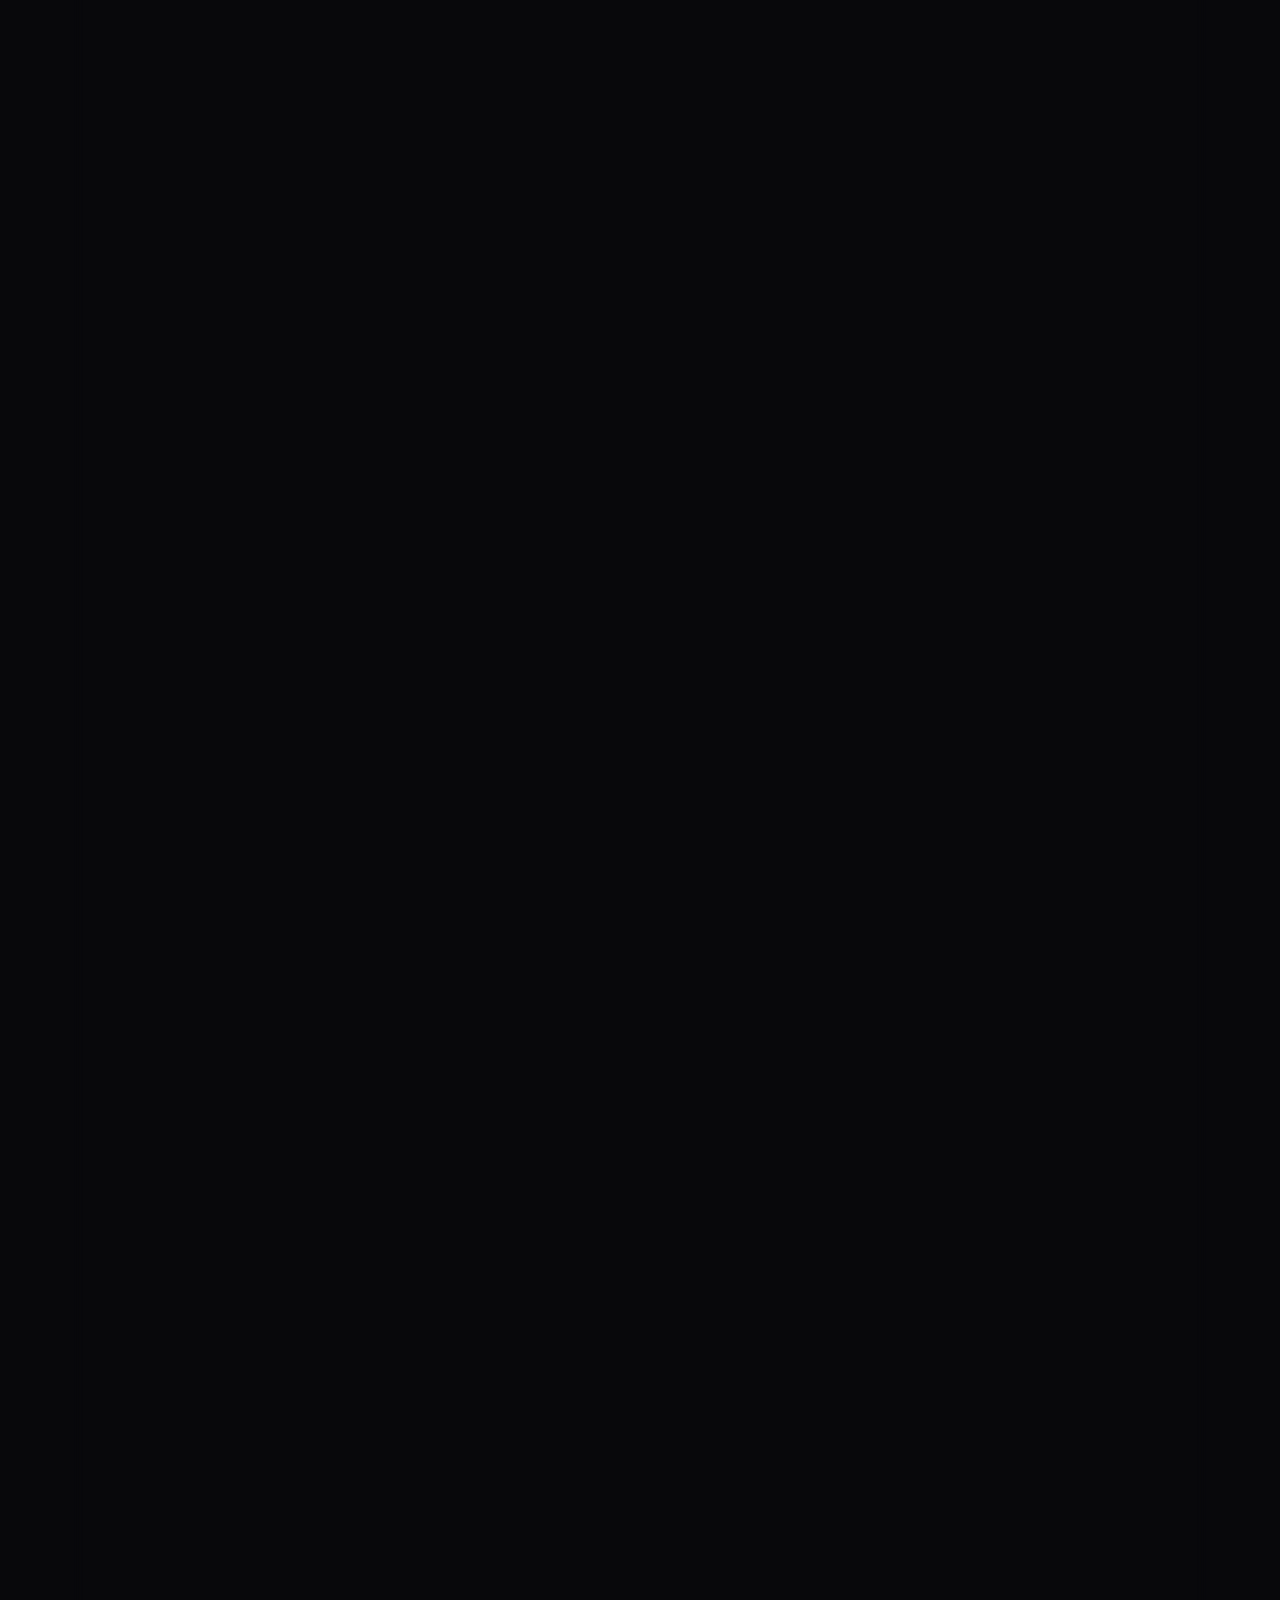
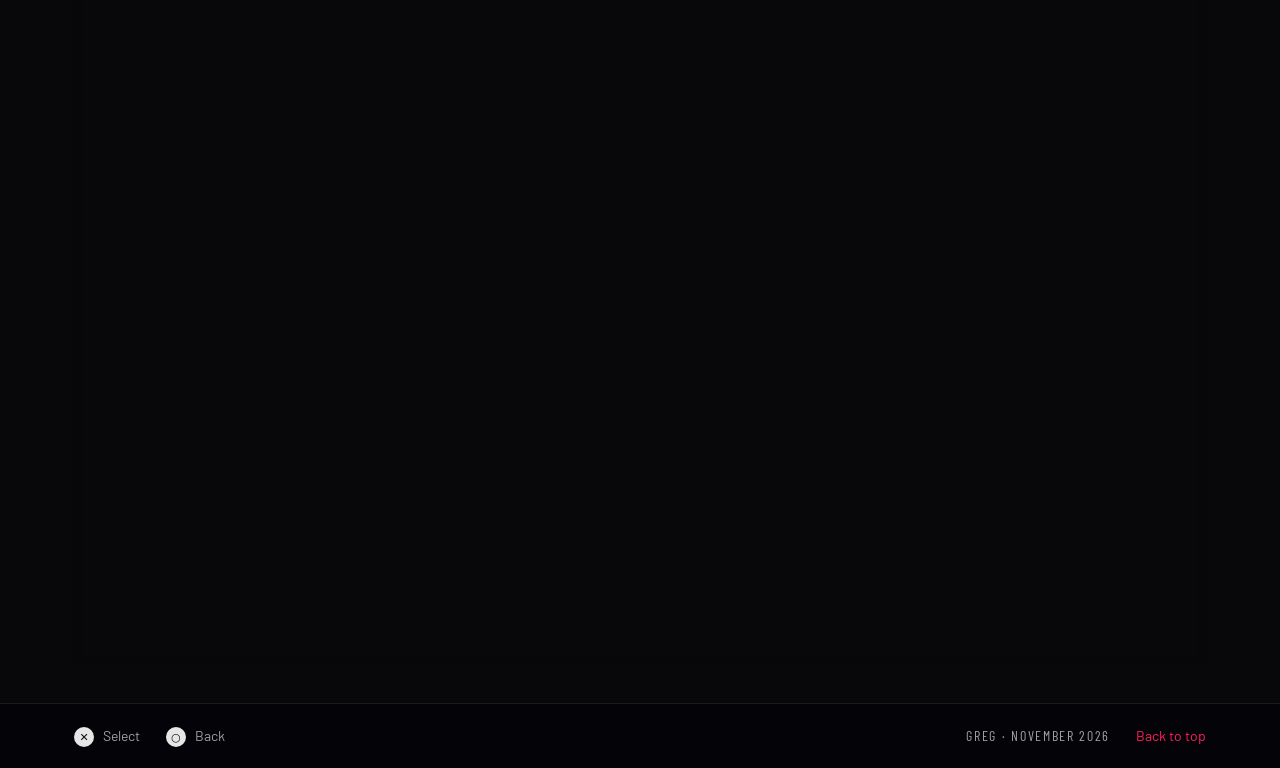
==== commit b0509fac: "Add profile picture and fix gallery caption - New square profile.jpg cropped from the supplied portr" ====
--- a/index.html
+++ b/index.html
@@ -46,6 +46,13 @@
   <p class="ghost-word" aria-hidden="true">GREG</p>
 
   <div class="select-inner">
+    <div class="pfp">
+      <div class="pfp-frame">
+        <img src="images/profile.jpg" alt="Greg">
+      </div>
+      <p class="pfp-tag">P1</p>
+    </div>
+
     <div class="select-copy">
       <p class="eyebrow">Personal Website</p>
       <h1>GREG</h1>
@@ -129,28 +136,28 @@
         <span>02</span>
       </div>
       <div class="panel-body">
-        <p class="lede">A few photos. Four so far, mostly family and friends.</p>
+        <p class="lede">A few photos. Five so far, mostly family and friends.</p>
 
         <div class="gallery">
           <figure class="tile">
-            <div class="pic"><img src="images/photo-1.jpg" alt="With my sister holding flowers" loading="lazy"></div>
-            <figcaption>With my sister</figcaption>
+            <div class="pic"><img src="images/photo-1.jpg" alt="Me and my girlfriend holding flowers" loading="lazy"></div>
+            <figcaption>With my girlfriend</figcaption>
           </figure>
           <figure class="tile">
             <div class="pic"><img src="images/photo-2.jpg" alt="Family gathering at home" loading="lazy"></div>
             <figcaption>Family at home</figcaption>
           </figure>
           <figure class="tile">
-            <div class="pic"><img src="images/photo-3.jpg" alt="Me and my cousins after church" loading="lazy"></div>
-            <figcaption>Me and my cousins</figcaption>
+            <div class="pic"><img src="images/photo-3.jpg" alt="Me and my childhood bestfriend after church" loading="lazy"></div>
+            <figcaption>Me and my childhood bestfriend</figcaption>
           </figure>
           <figure class="tile">
             <div class="pic"><img src="images/photo-4.jpg" alt="Out in the province" loading="lazy"></div>
             <figcaption>Out in the province</figcaption>
           </figure>
-          <figure class="tile is-empty">
-            <div class="pic"><span>Photo 5</span></div>
-            <figcaption>Empty for now</figcaption>
+          <figure class="tile">
+            <div class="pic"><img src="images/profile.jpg" alt="Portrait in a suit" loading="lazy"></div>
+            <figcaption>My ID photo</figcaption>
           </figure>
           <figure class="tile is-empty">
             <div class="pic"><span>Photo 6</span></div>
@@ -159,11 +166,11 @@
         </div>
 
         <div class="viewer" id="viewer">
-          <div class="viewer-pic" id="viewerPic"><img src="images/photo-1.jpg" alt="With my sister holding flowers"></div>
+          <div class="viewer-pic" id="viewerPic"><img src="images/photo-1.jpg" alt="Me and my girlfriend holding flowers"></div>
           <div class="viewer-copy">
             <p class="eyebrow">Selected</p>
-            <h2 id="viewerName">With my sister</h2>
-            <p id="viewerText" class="viewer-text">Select any square above to see it bigger here.</p>
+            <h2 id="viewerName">With my girlfriend</h2>
+            <p id="viewerText" class="viewer-text">Me and my girlfriend holding flowers</p>
           </div>
         </div>
       </div>
--- a/style.css
+++ b/style.css
@@ -246,10 +246,48 @@
   margin: 0 auto;
   padding: 0 24px;
   display: grid;
-  grid-template-columns: 1fr;
-  gap: 40px;
+  grid-template-columns: 0.62fr 1fr;
+  gap: 48px;
   align-items: center;
-  max-width: 860px;
+  max-width: 1000px;
+}
+
+.pfp {
+  position: relative;
+  width: 100%;
+  max-width: 300px;
+  justify-self: center;
+}
+
+.pfp-frame {
+  position: relative;
+  aspect-ratio: 1 / 1;
+  overflow: hidden;
+  border: 1px solid rgba(255, 255, 255, 0.16);
+  clip-path: polygon(0 0, 100% 0, 100% 86%, 86% 100%, 0 100%);
+  box-shadow: 0 30px 70px -26px rgba(255, 30, 91, 0.75);
+}
+
+.pfp-frame img {
+  width: 100%;
+  height: 100%;
+  object-fit: cover;
+  display: block;
+}
+
+.pfp-tag {
+  position: absolute;
+  left: 0;
+  bottom: 0;
+  margin: 0;
+  padding: 4px 12px;
+  font-family: var(--head);
+  font-size: 14px;
+  font-weight: 700;
+  letter-spacing: 0.16em;
+  background: var(--pink);
+  color: #fff;
+  box-shadow: 0 0 22px rgba(255, 30, 91, 0.7);
 }
 
 .eyebrow {
@@ -921,6 +959,11 @@
     grid-template-columns: 1fr;
     gap: 32px;
     padding-top: 24px;
+    max-width: 620px;
+  }
+
+  .pfp {
+    max-width: 240px;
   }
 
   .select {
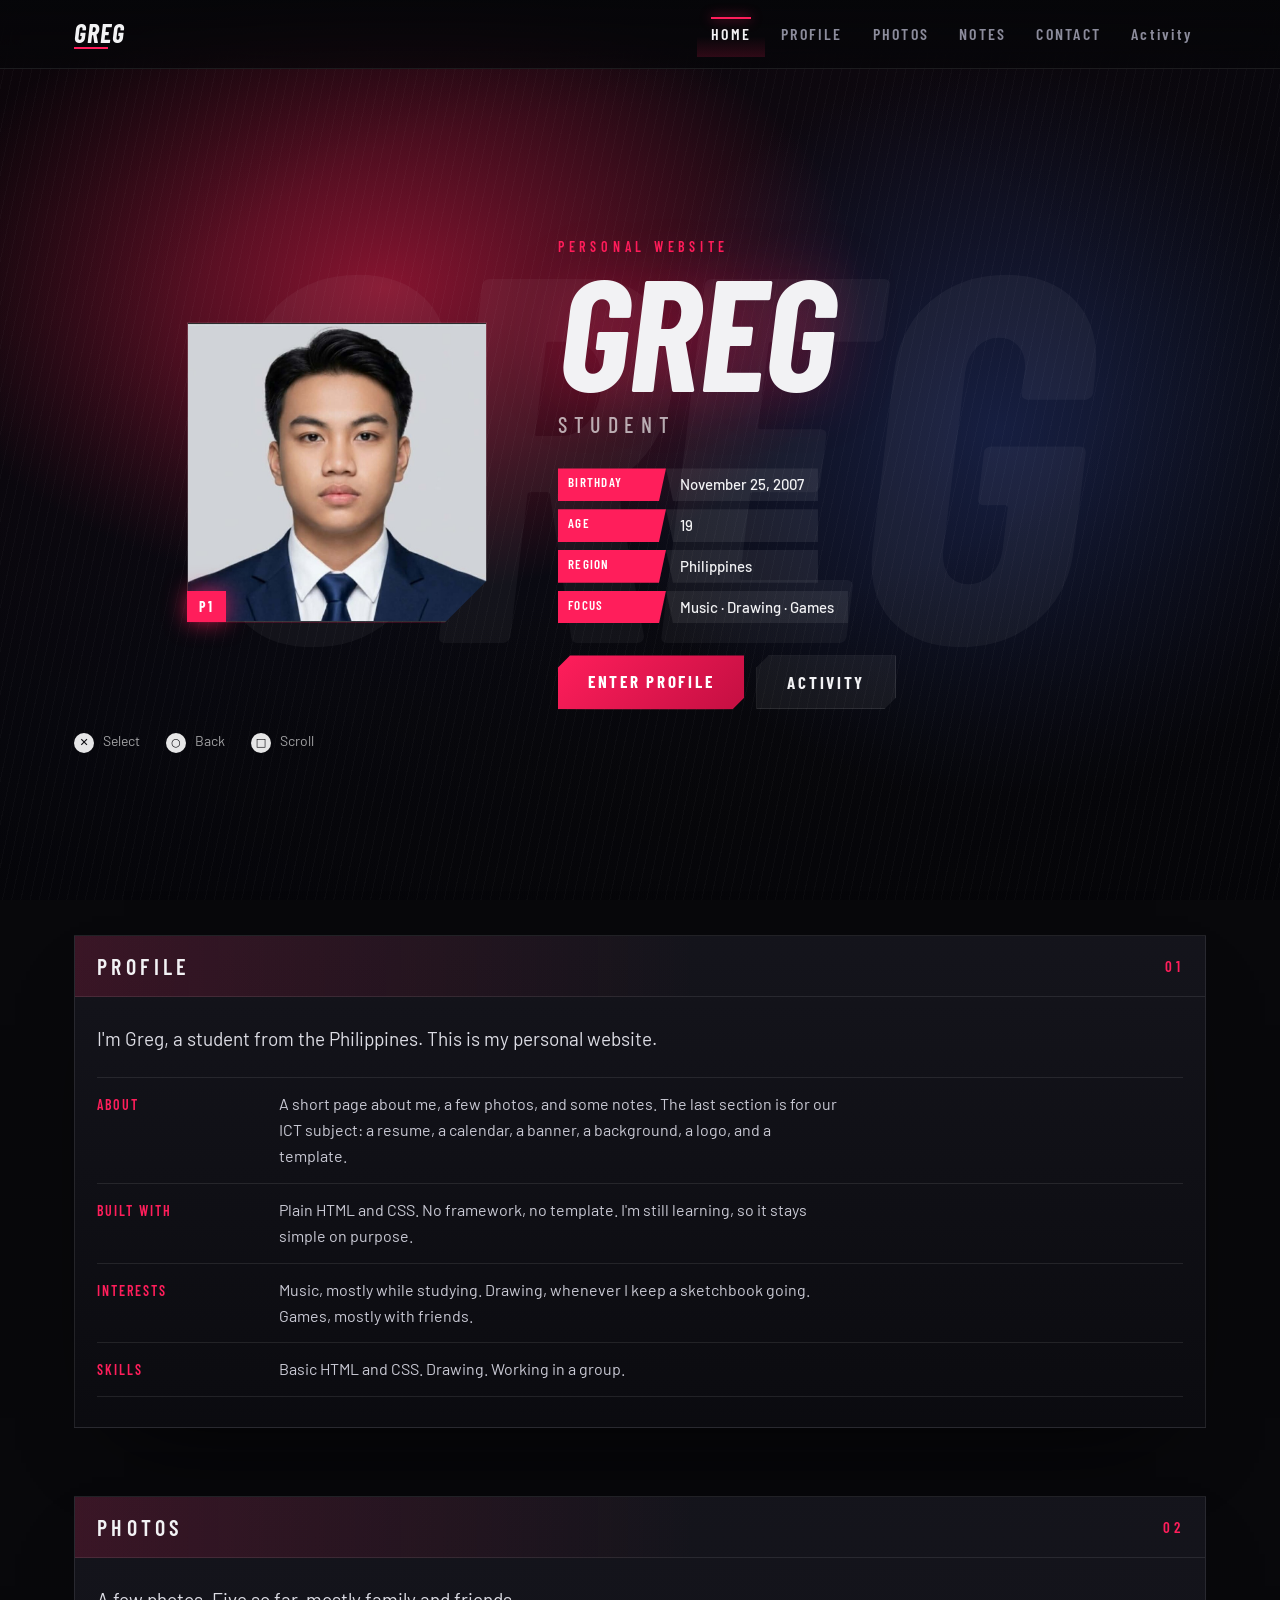
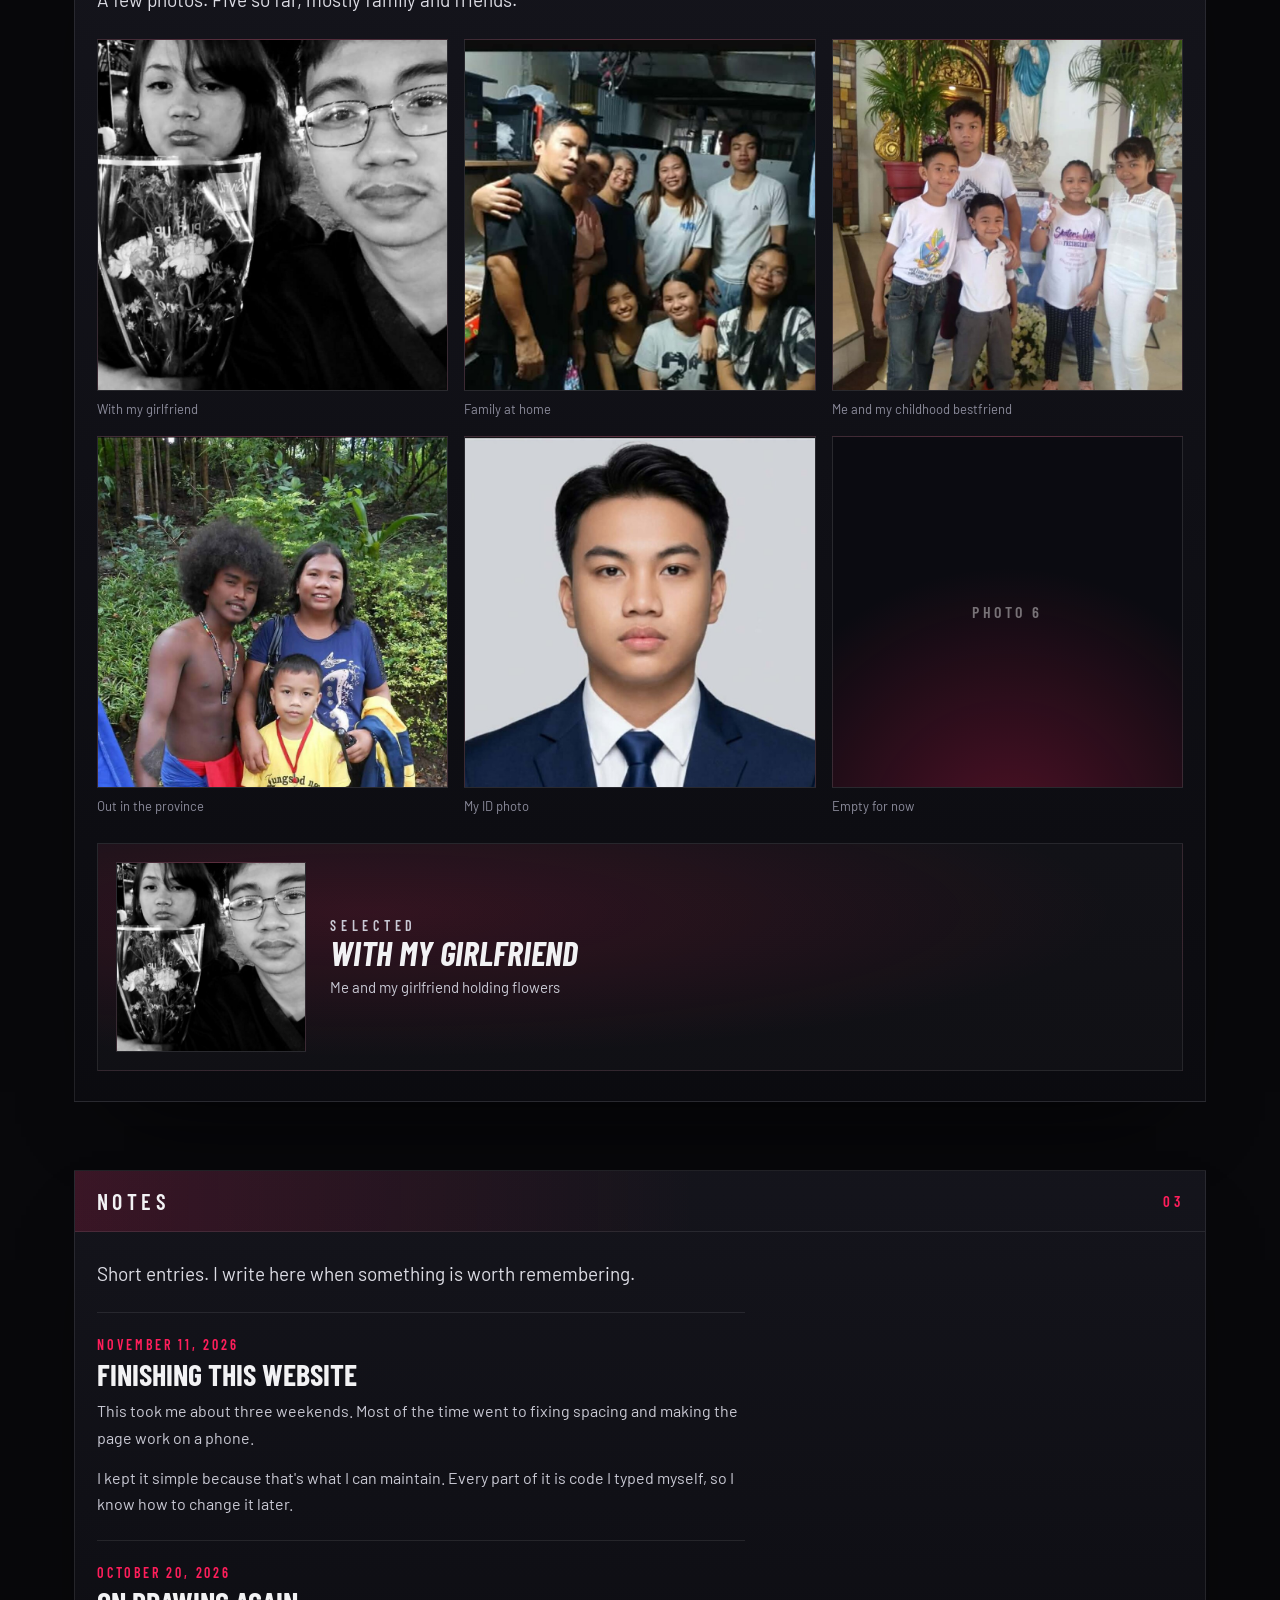
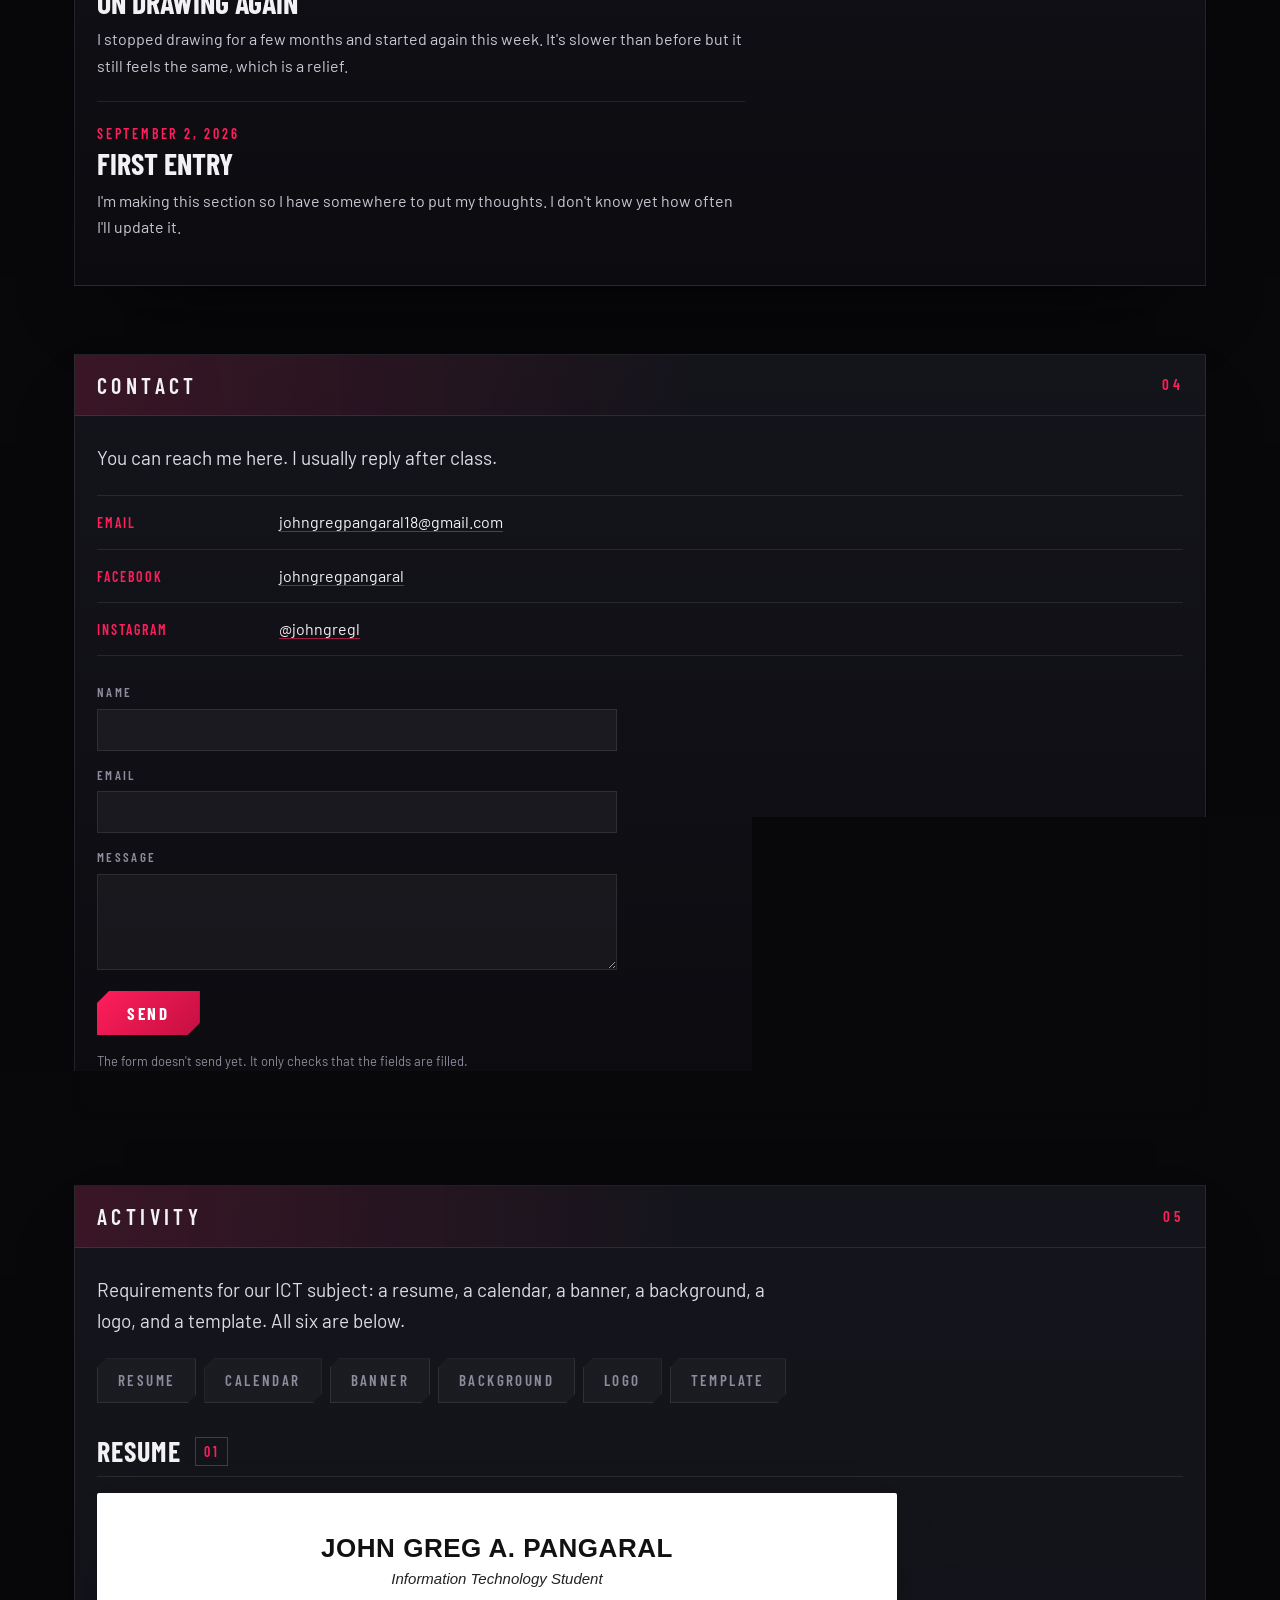
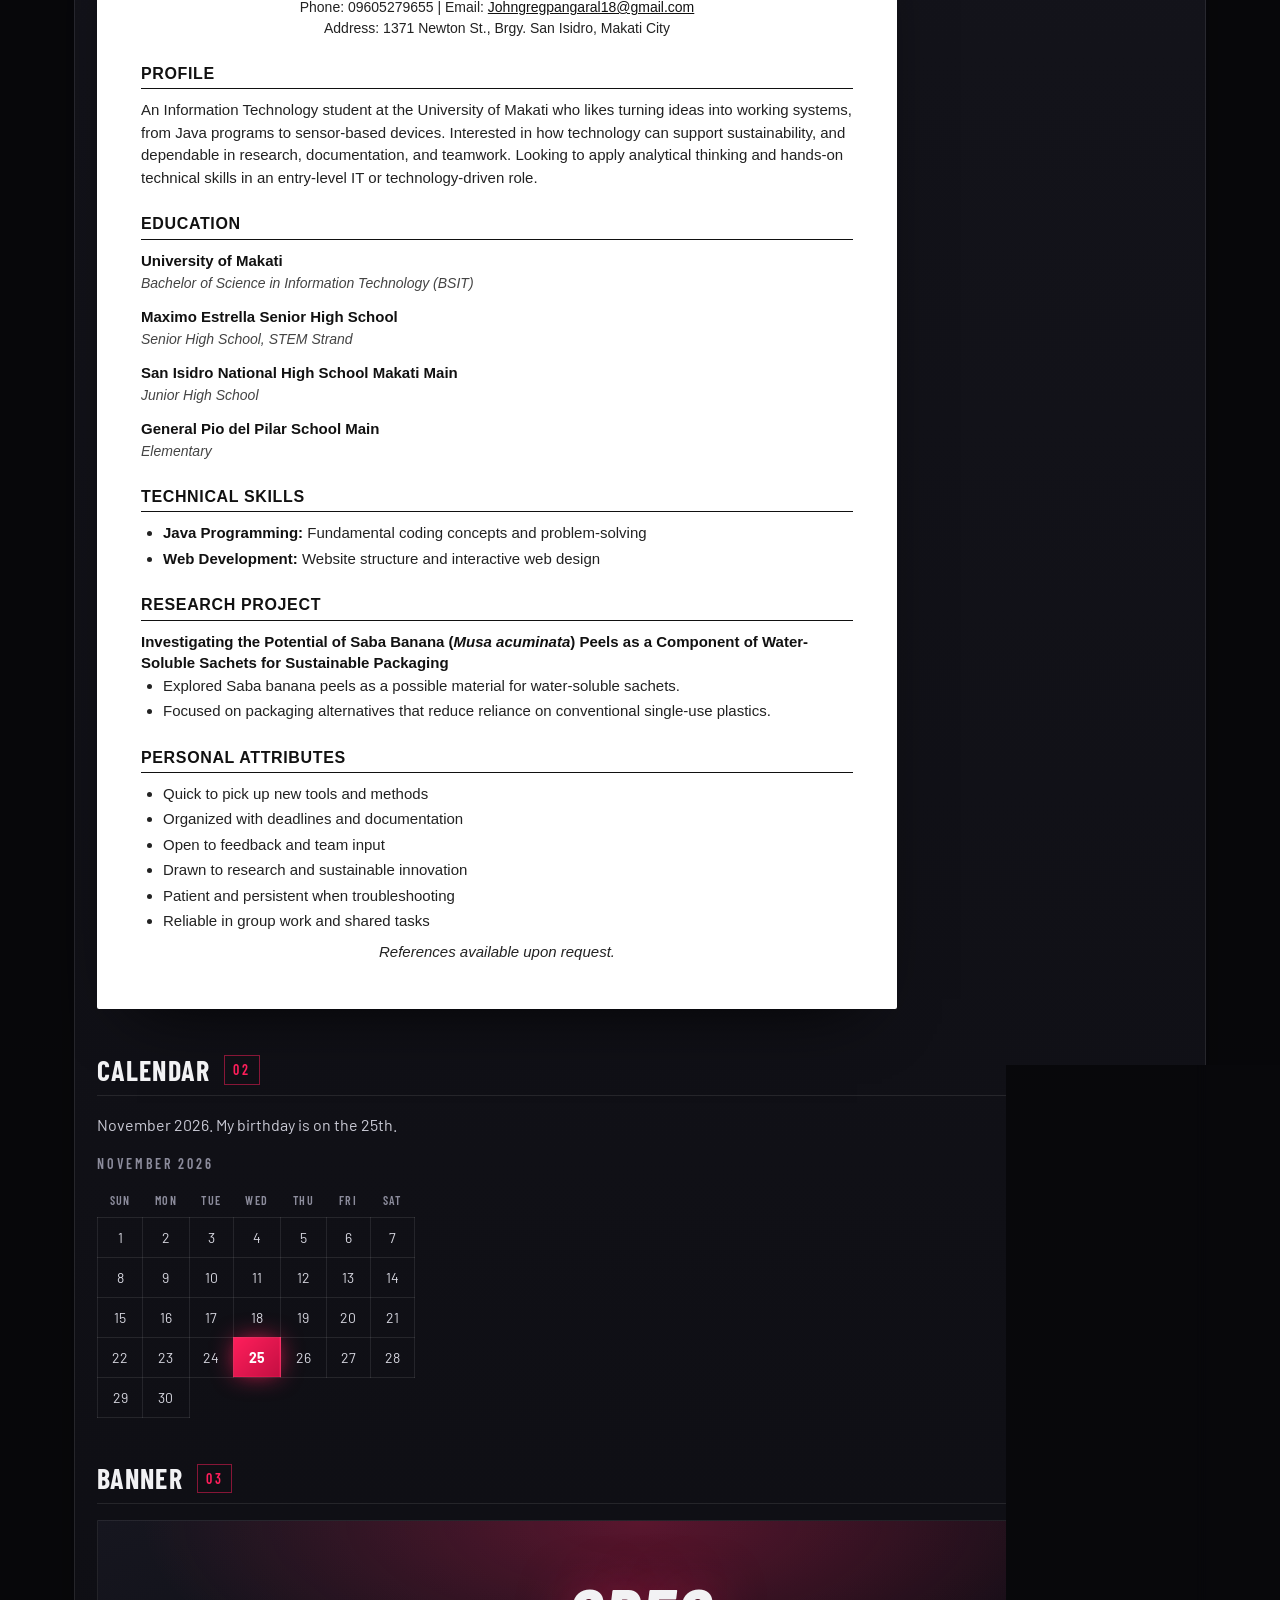
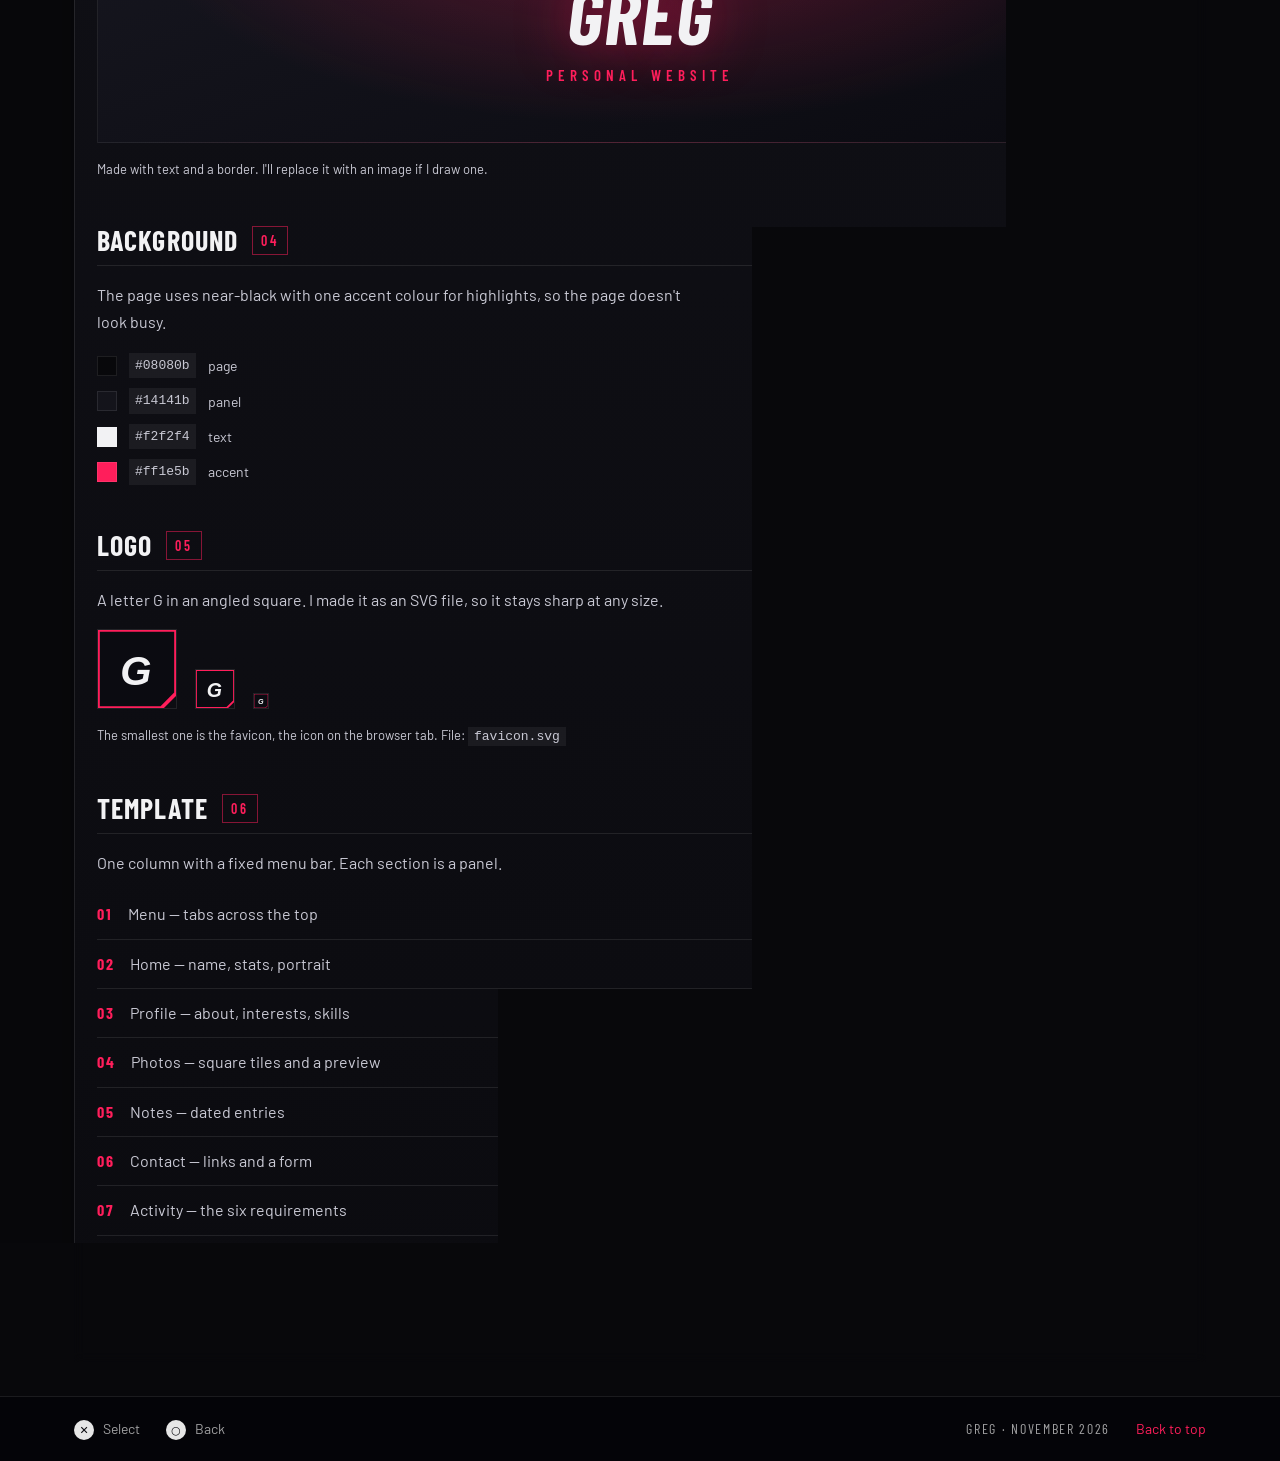
==== commit 92d74421: "Use Greg's real resume in paper style - Add standalone resume.html matching the supplied layout, pri" ====
--- a/index.html
+++ b/index.html
@@ -228,15 +228,15 @@
         <div class="rows">
           <div class="row">
             <span>Email</span>
-            <p><a href="mailto:your@email.com">your@email.com</a></p>
+            <p><a href="mailto:johngregpangaral18@gmail.com">johngregpangaral18@gmail.com</a></p>
           </div>
           <div class="row">
             <span>Facebook</span>
-            <p><a href="#">your-username</a></p>
+            <p><a href="https://www.facebook.com/share/1V7TpHQNZC/" target="_blank" rel="noopener">johngregpangaral</a></p>
           </div>
           <div class="row">
             <span>Instagram</span>
-            <p><a href="#">your-username</a></p>
+            <p><a href="https://www.instagram.com/johngregl?obrf=MTcwdHQ0cnBmYnByNw==" target="_blank" rel="noopener">@johngregl</a></p>
           </div>
         </div>
 
@@ -284,19 +284,66 @@
 
         <div class="block" id="resume">
           <div class="block-head"><h3>Resume</h3><span>01</span></div>
-          <div class="resume">
-            <p class="resume-name">GREG</p>
-            <p class="resume-sub">Student · Philippines</p>
-
-            <div class="rows tight">
-              <div class="row"><span>Birthday</span><p>November 25, 2007</p></div>
-              <div class="row"><span>Age</span><p><span id="ageResume">18</span></p></div>
-              <div class="row"><span>Email</span><p>your@email.com</p></div>
-              <div class="row"><span>Education</span><p>[School Name] · [Grade / Strand]</p></div>
-              <div class="row"><span>Skills</span><p>Basic HTML and CSS · Drawing · Group work</p></div>
-              <div class="row"><span>Objective</span><p>To build a personal website that I
-              understand and can keep updating.</p></div>
+          <div class="sheet">
+            <h4 class="sheet-name">JOHN GREG A. PANGARAL</h4>
+            <p class="sheet-title">Information Technology Student</p>
+            <p class="sheet-contact">
+              Phone: 09605279655 | Email: <a href="mailto:johngregpangaral18@gmail.com">Johngregpangaral18@gmail.com</a><br>
+              Address: 1371 Newton St., Brgy. San Isidro, Makati City
+            </p>
+
+            <h5>Profile</h5>
+            <p>An Information Technology student at the University of Makati who likes turning
+            ideas into working systems, from Java programs to sensor-based devices. Interested in
+            how technology can support sustainability, and dependable in research, documentation,
+            and teamwork. Looking to apply analytical thinking and hands-on technical skills in an
+            entry-level IT or technology-driven role.</p>
+
+            <h5>Education</h5>
+            <div class="entry">
+              <h6>University of Makati</h6>
+              <p class="meta">Bachelor of Science in Information Technology (BSIT)</p>
             </div>
+            <div class="entry">
+              <h6>Maximo Estrella Senior High School</h6>
+              <p class="meta">Senior High School, STEM Strand</p>
+            </div>
+            <div class="entry">
+              <h6>San Isidro National High School Makati Main</h6>
+              <p class="meta">Junior High School</p>
+            </div>
+            <div class="entry">
+              <h6>General Pio del Pilar School Main</h6>
+              <p class="meta">Elementary</p>
+            </div>
+
+            <h5>Technical Skills</h5>
+            <ul>
+              <li><b>Java Programming:</b> Fundamental coding concepts and problem-solving</li>
+              <li><b>Web Development:</b> Website structure and interactive web design</li>
+            </ul>
+
+            <h5>Research Project</h5>
+            <div class="entry">
+              <h6>Investigating the Potential of Saba Banana (<i>Musa acuminata</i>) Peels as a
+              Component of Water-Soluble Sachets for Sustainable Packaging</h6>
+              <ul>
+                <li>Explored Saba banana peels as a possible material for water-soluble sachets.</li>
+                <li>Focused on packaging alternatives that reduce reliance on conventional single-use plastics.</li>
+              </ul>
+            </div>
+
+            <h5>Personal Attributes</h5>
+            <ul>
+              <li>Quick to pick up new tools and methods</li>
+              <li>Organized with deadlines and documentation</li>
+              <li>Open to feedback and team input</li>
+              <li>Drawn to research and sustainable innovation</li>
+              <li>Patient and persistent when troubleshooting</li>
+              <li>Reliable in group work and shared tasks</li>
+            </ul>
+
+            <p class="sheet-footer">References available upon request.</p>
           </div>
         </div>
 
--- a/style.css
+++ b/style.css
@@ -772,36 +772,106 @@
   border: 1px solid rgba(255, 30, 91, 0.5);
 }
 
-.resume {
-  max-width: 720px;
-  padding: 24px;
-  background: linear-gradient(160deg, rgba(255, 30, 91, 0.07), rgba(255, 255, 255, 0.02) 40%);
-  border: 1px solid var(--hair);
-  border-left: 2px solid var(--pink);
-}
-
-.resume-name {
-  font-family: var(--head);
-  font-size: 38px;
-  font-weight: 700;
+.sheet {
+  max-width: 800px;
+  background: #ffffff;
+  color: #111;
+  font-family: Arial, Helvetica, sans-serif;
+  font-size: 15px;
+  line-height: 1.5;
+  padding: 40px 44px;
+  border-radius: 2px;
+  box-shadow: 0 30px 70px -40px #000;
+}
+
+.sheet-name {
+  font-family: Arial, Helvetica, sans-serif;
+  font-size: 26px;
+  font-weight: 700;
+  text-align: center;
+  letter-spacing: 0.02em;
+  text-transform: none;
+  margin: 0 0 4px;
+  line-height: 1.2;
+  color: #111;
+}
+
+.sheet-title {
+  text-align: center;
   font-style: italic;
-  letter-spacing: 0.03em;
-  margin: 0;
-  line-height: 1;
-}
-
-.resume-sub {
-  font-family: var(--head);
+  margin: 0 0 8px;
+  color: #333;
+}
+
+.sheet-contact {
+  text-align: center;
   font-size: 14px;
-  font-weight: 600;
-  letter-spacing: 0.22em;
-  text-transform: uppercase;
-  color: var(--dim);
-  margin: 4px 0 8px;
-}
-
-.resume .row p {
-  color: #d5d5de;
+  margin: 0 0 20px;
+  color: #222;
+}
+
+.sheet-contact a {
+  color: #111;
+  text-decoration: underline;
+}
+
+.sheet h5 {
+  font-family: Arial, Helvetica, sans-serif;
+  font-size: 16px;
+  font-weight: 700;
+  text-transform: uppercase;
+  letter-spacing: 0.04em;
+  border-bottom: 1px solid #111;
+  padding-bottom: 3px;
+  margin: 24px 0 10px;
+  line-height: 1.4;
+  color: #111;
+}
+
+.sheet h6 {
+  font-family: Arial, Helvetica, sans-serif;
+  font-size: 15px;
+  font-weight: 700;
+  margin: 0 0 2px;
+  line-height: 1.4;
+  color: #111;
+}
+
+.sheet p {
+  margin: 0 0 6px;
+  color: #222;
+}
+
+.sheet .meta {
+  font-style: italic;
+  font-size: 14px;
+  margin-bottom: 6px;
+  color: #444;
+}
+
+.sheet .entry {
+  margin-bottom: 12px;
+}
+
+.sheet ul {
+  margin: 0 0 8px;
+  padding-left: 22px;
+}
+
+.sheet li {
+  margin-bottom: 3px;
+  color: #222;
+}
+
+.sheet b {
+  color: #111;
+}
+
+.sheet-footer {
+  text-align: center;
+  font-style: italic;
+  margin-top: 28px;
+  color: #444;
 }
 
 .cal {
